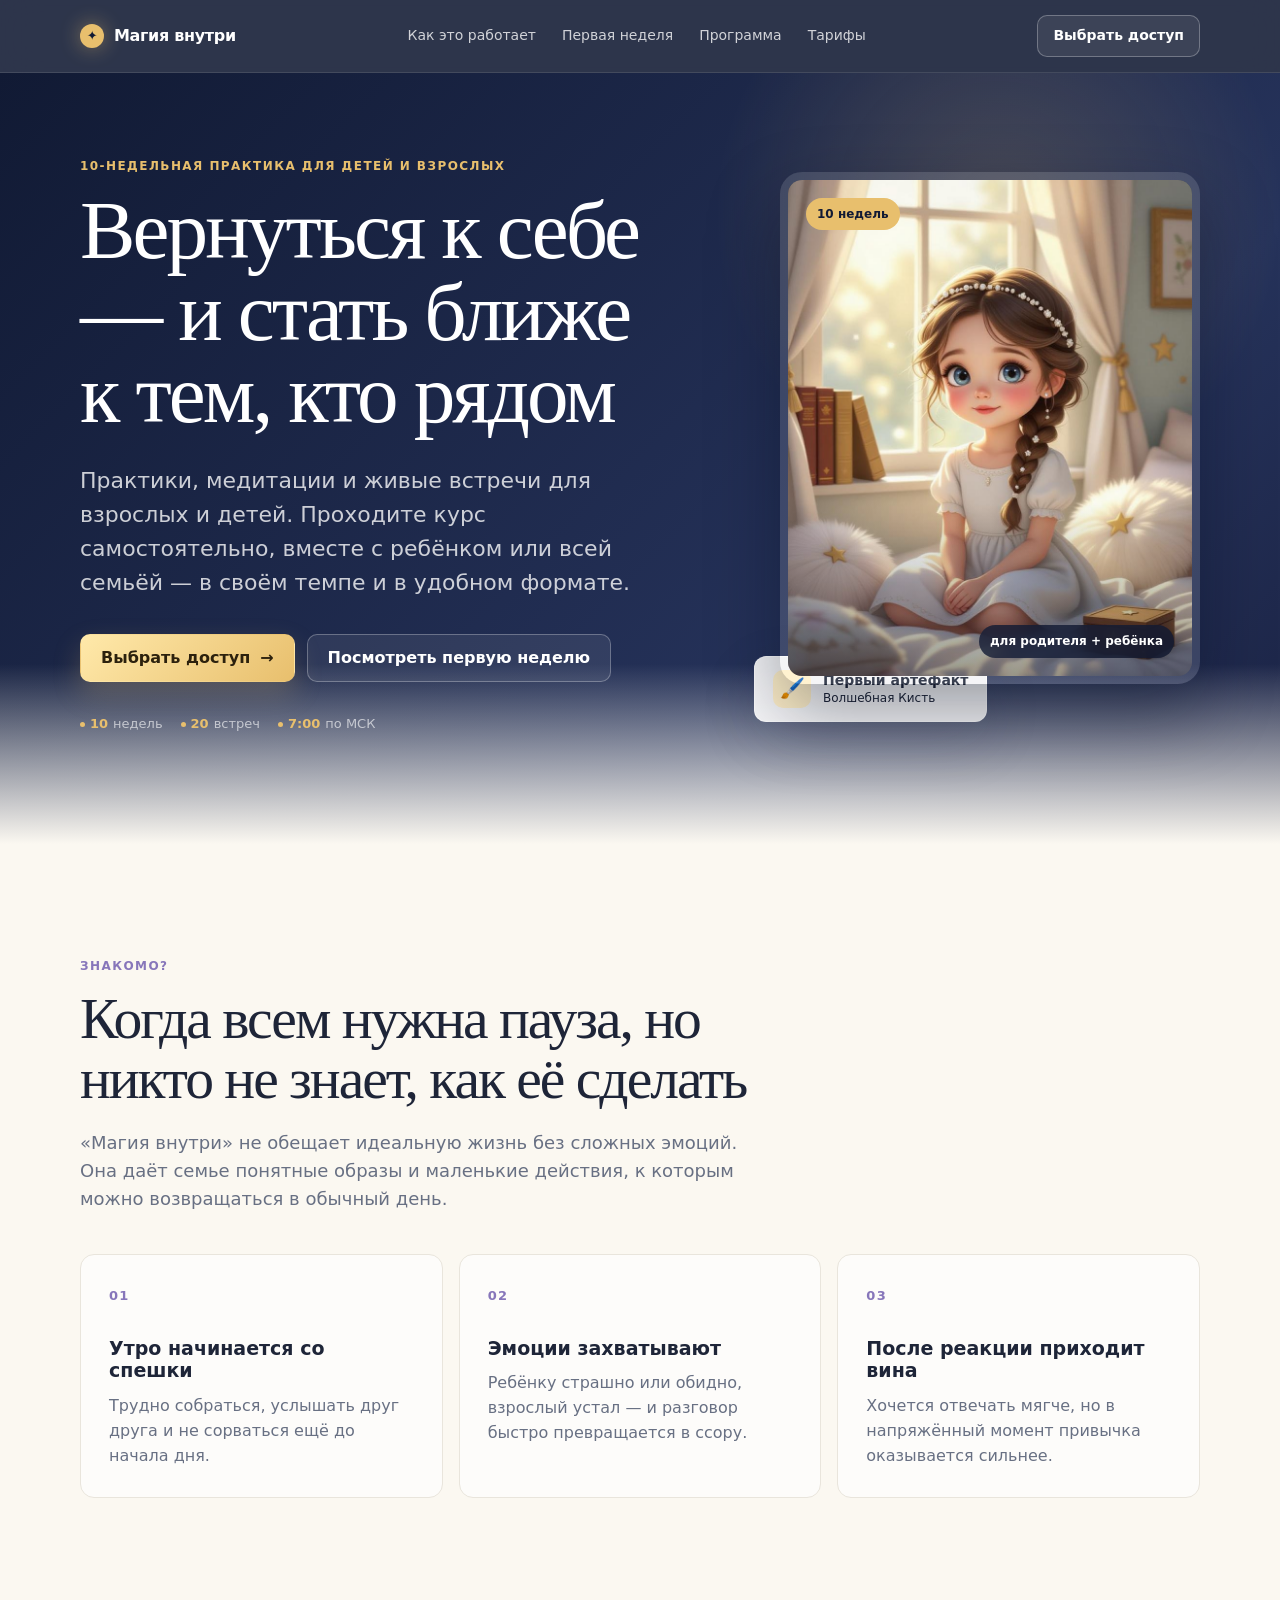
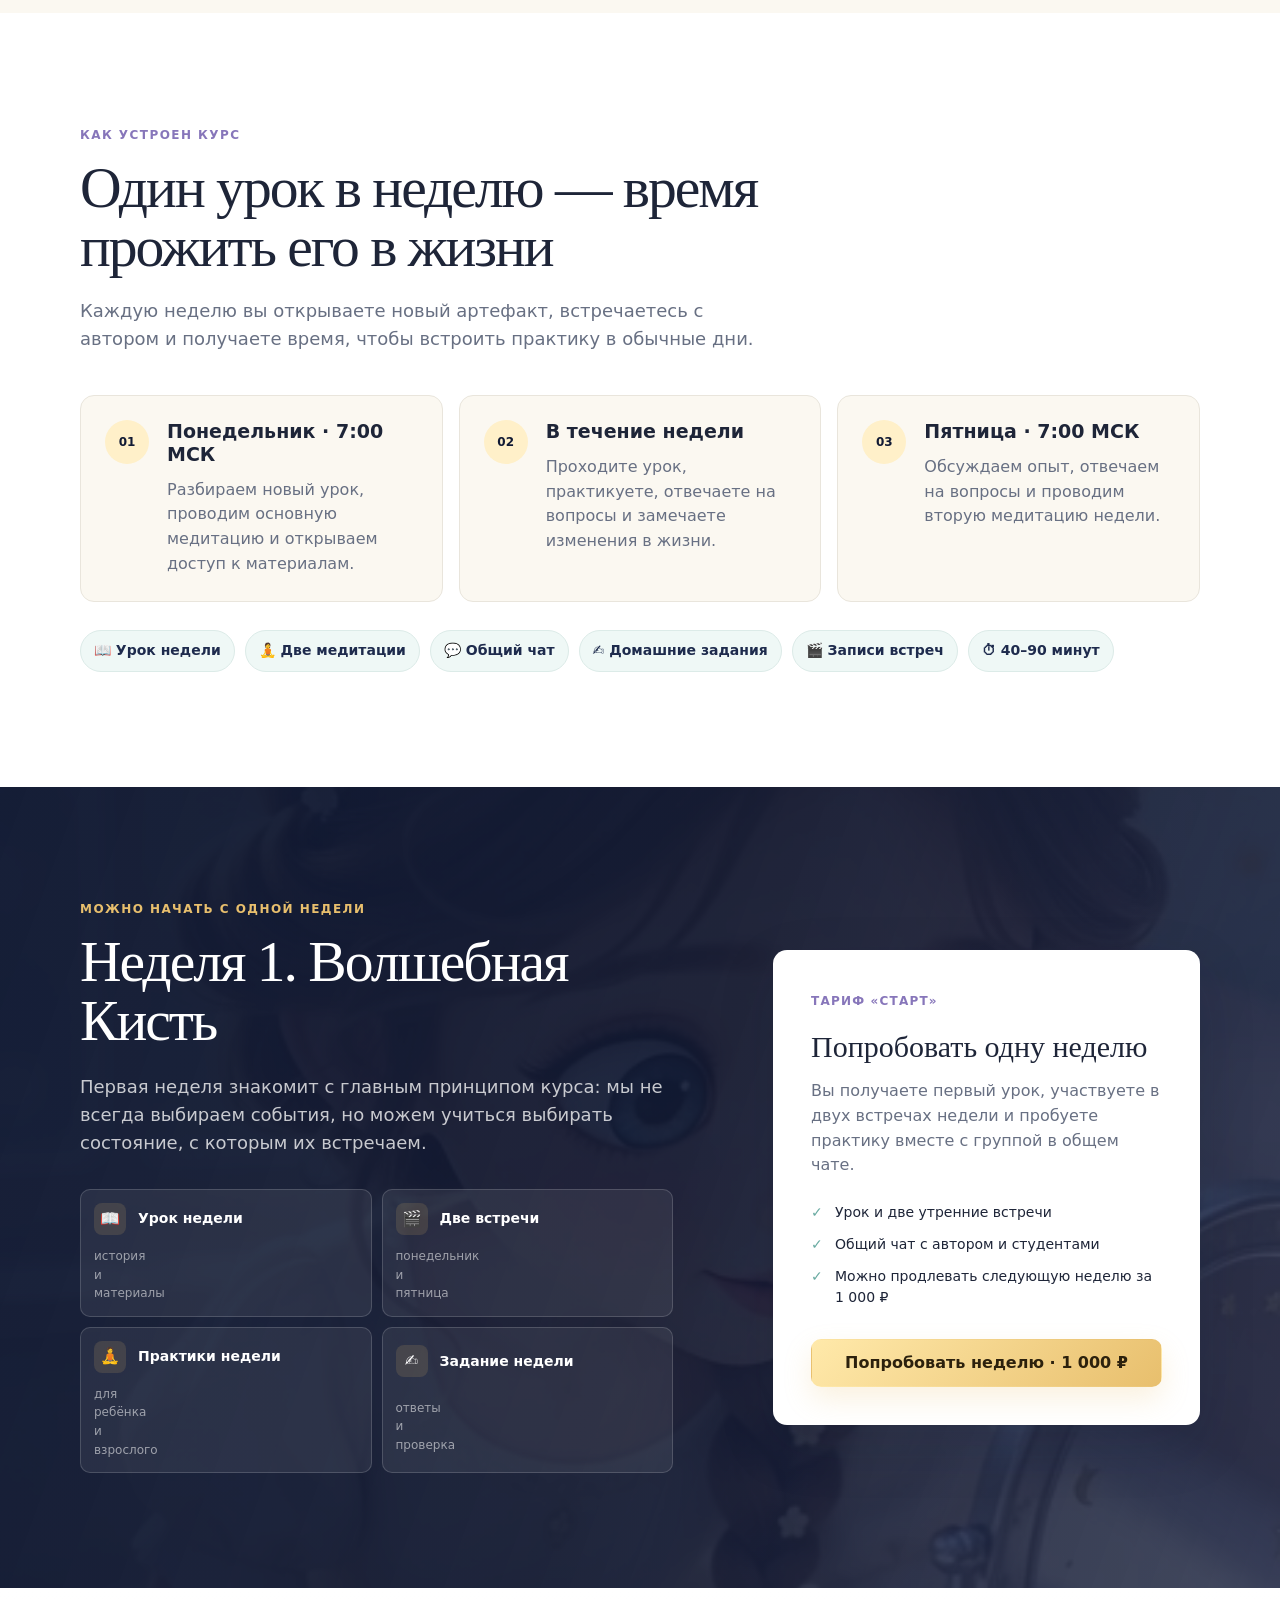
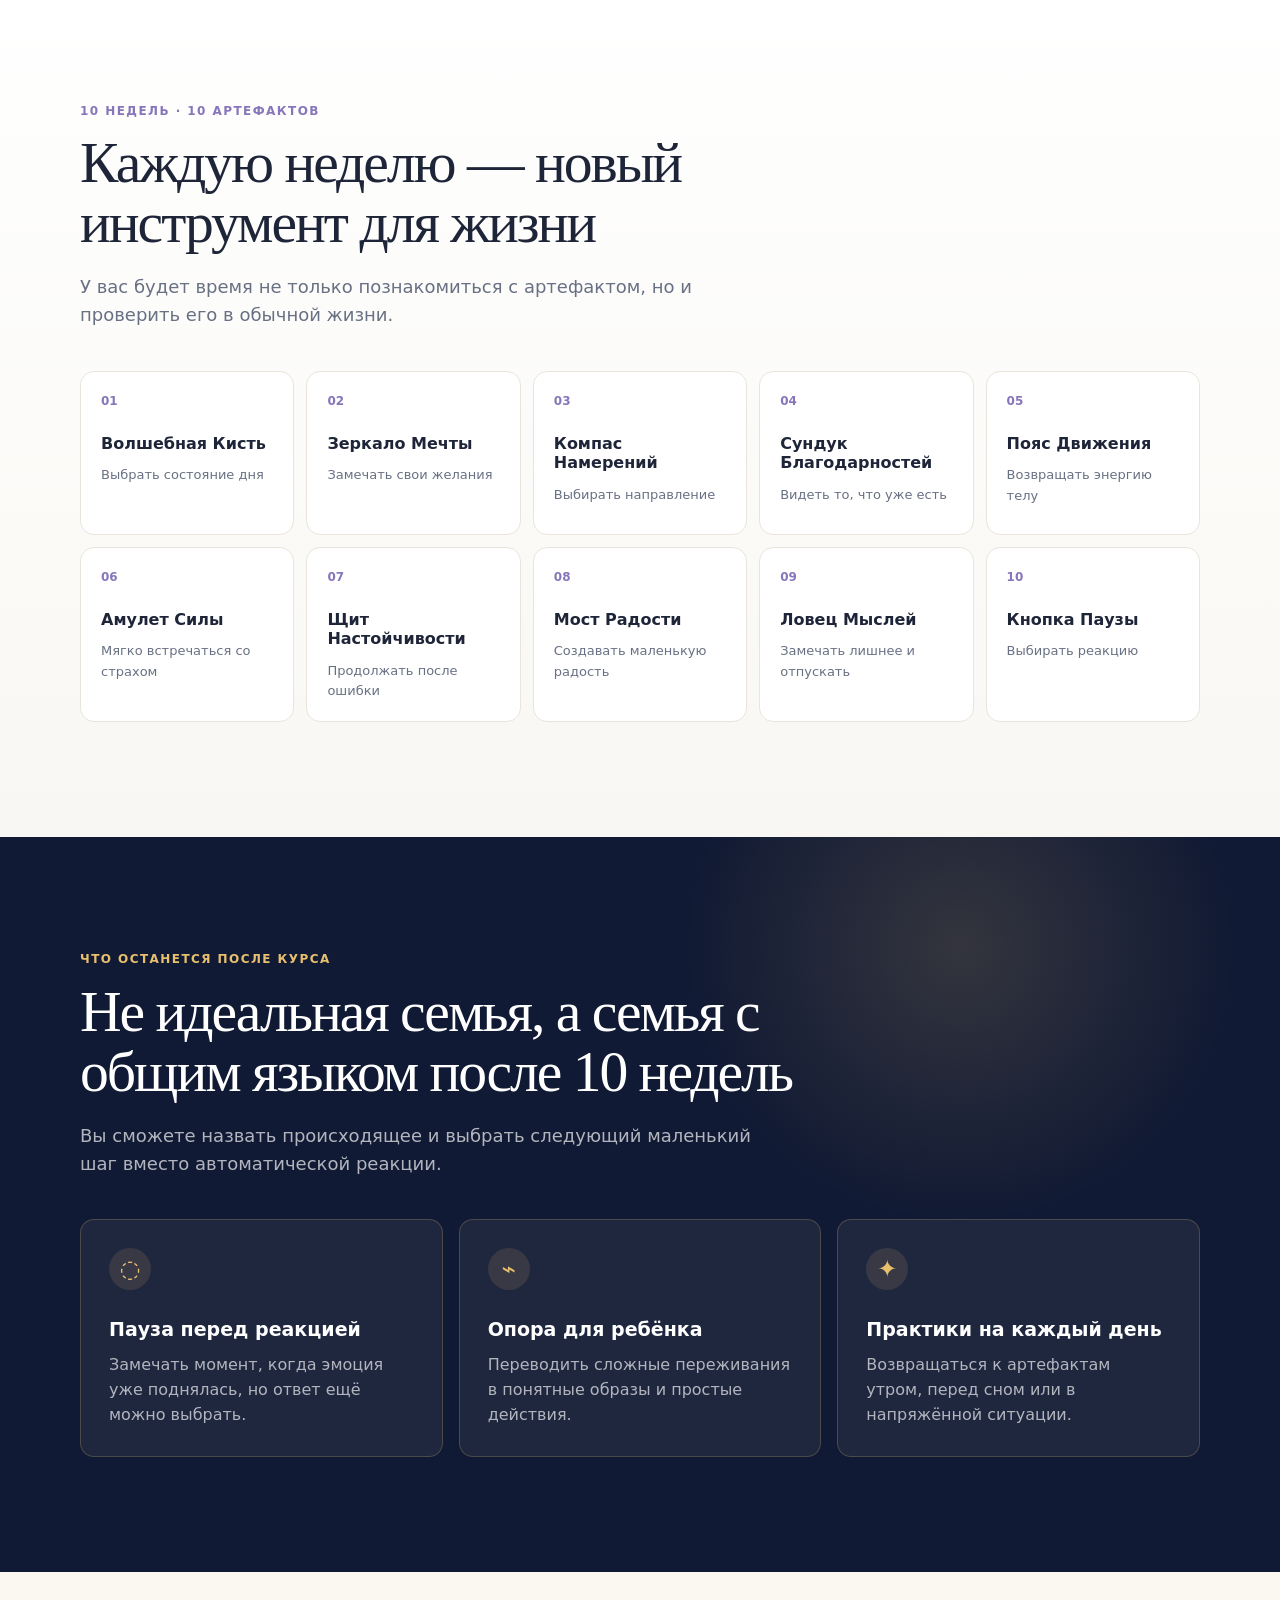
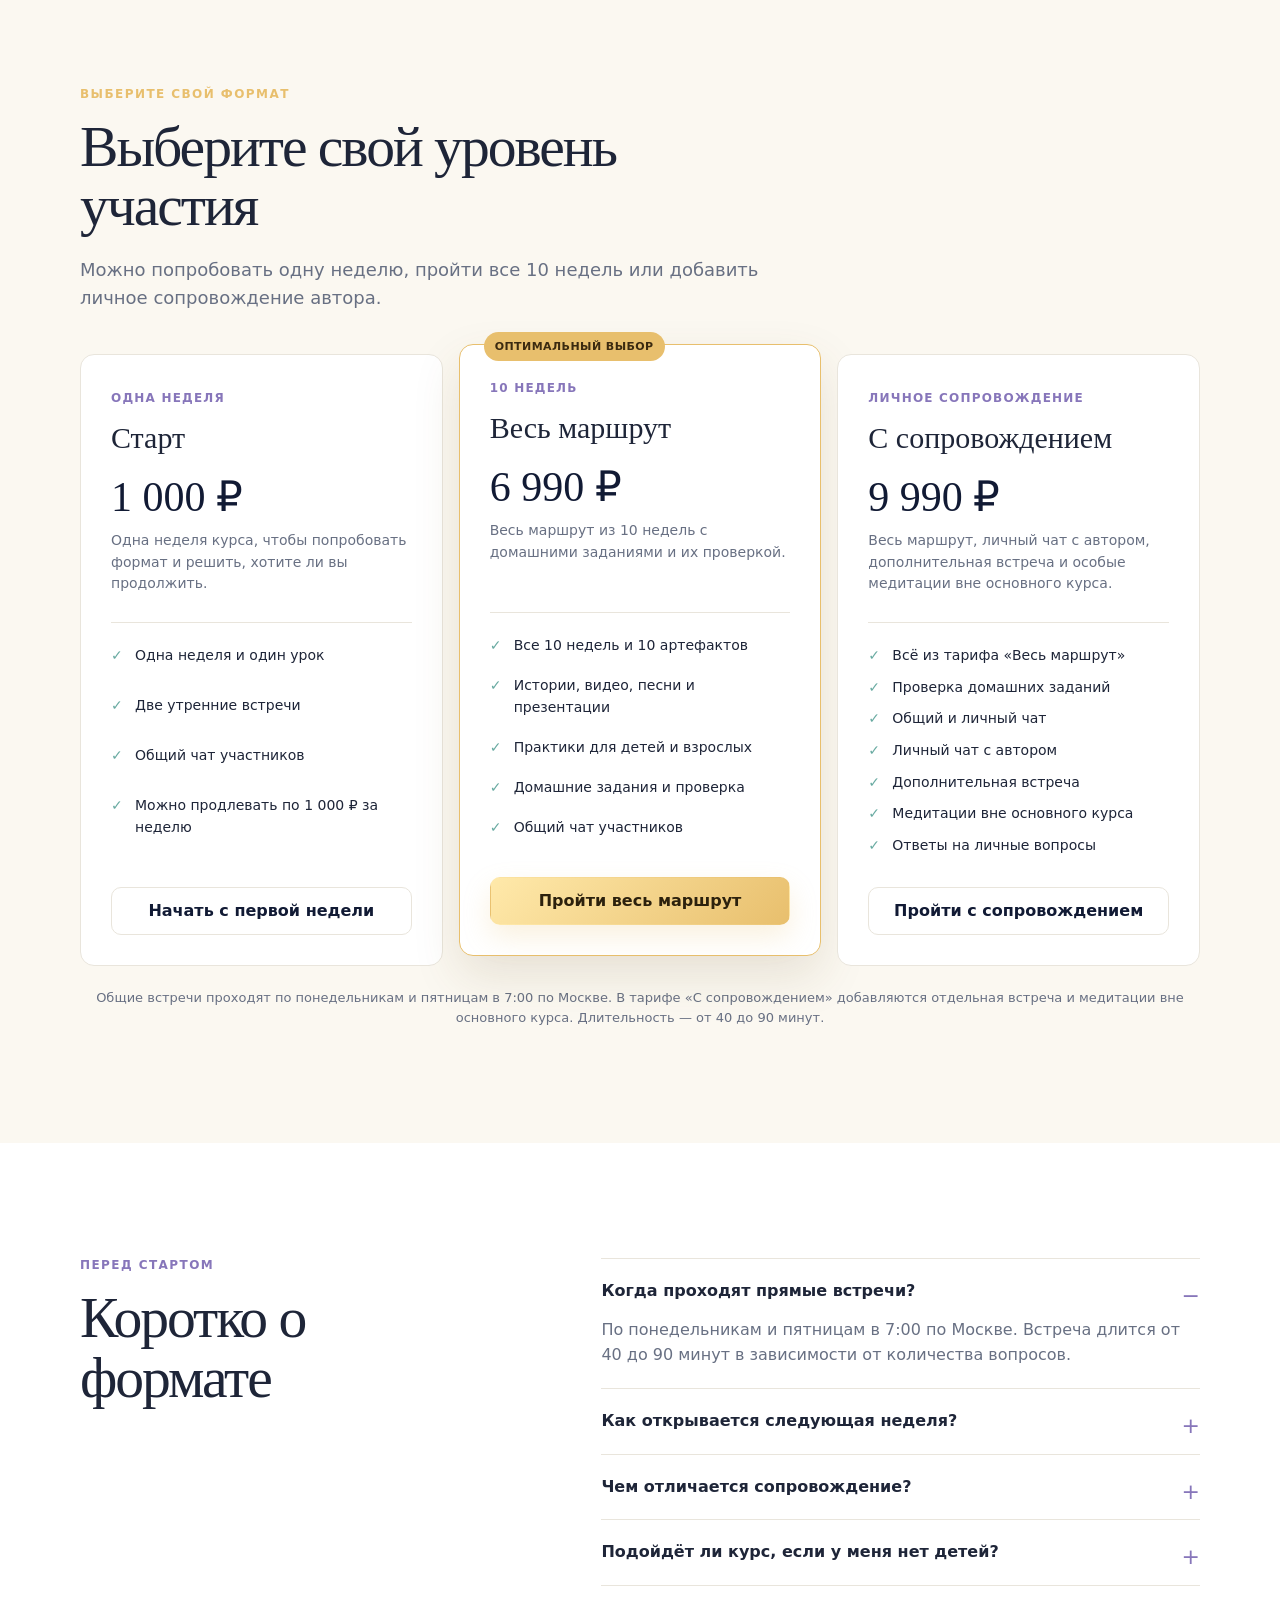
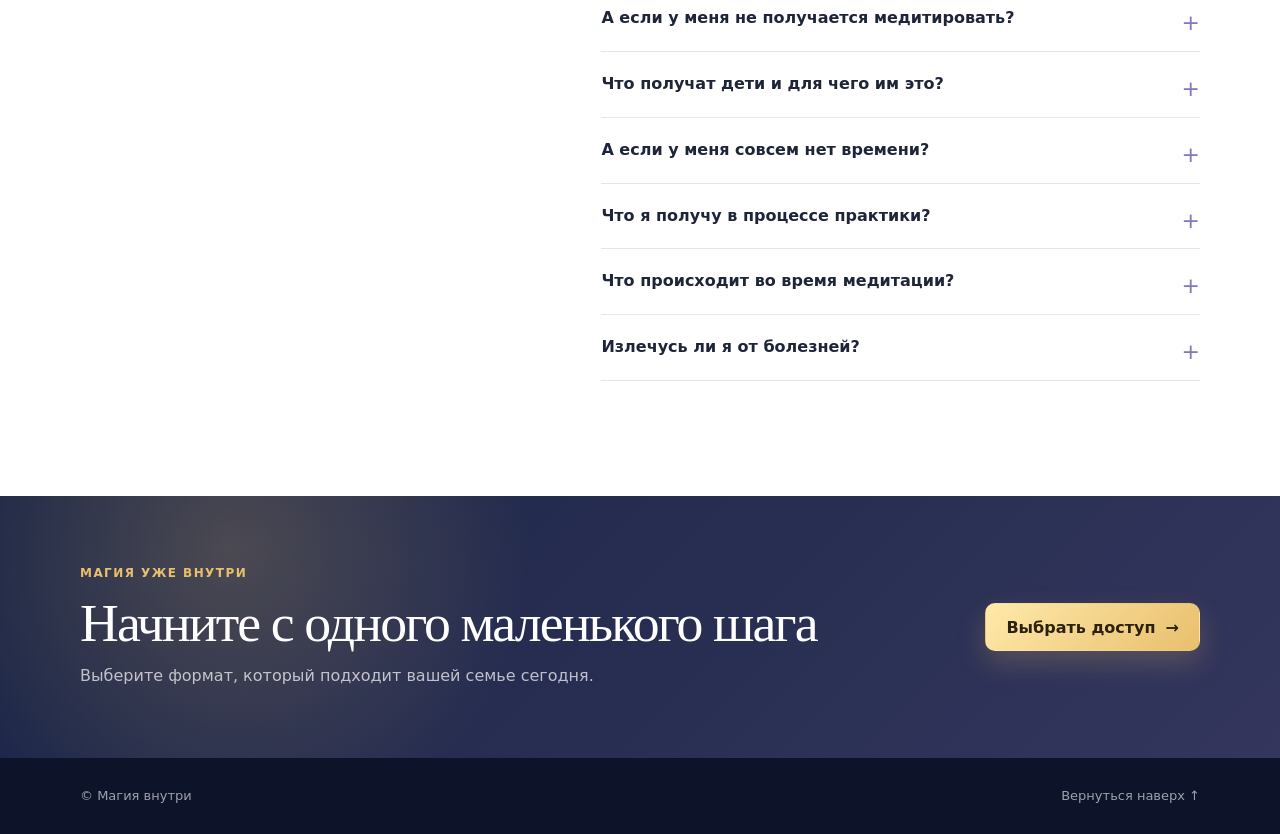
==== index.html @ 3f80c5a5 "Add files via upload" ====
<!doctype html>
<html lang="ru">
  <head>
    <meta charset="utf-8" />
    <meta name="viewport" content="width=device-width, initial-scale=1" />
    <title>Магия внутри — 10-недельная практика для детей и взрослых</title>
    <meta
      name="description"
      content="10-недельная практика для детей и взрослых: медитации, живые встречи и практики для самостоятельного прохождения, занятий с ребёнком или всей семьёй."
    />
    <link rel="stylesheet" href="styles-lend2.css" />
  </head>
  <body>
    <header class="site-header">
      <div class="container header-inner">
        <a class="brand" href="#top" aria-label="Магия внутри — на главную">
          <span class="brand-mark" aria-hidden="true">✦</span>
          <span>Магия внутри</span>
        </a>

        <nav class="nav" aria-label="Навигация по странице">
          <a href="#how">Как это работает</a>
          <a href="#day">Первая неделя</a>
          <a href="#program">Программа</a>
          <a href="#pricing">Тарифы</a>
        </nav>

        <a class="button button-small button-outline" href="payment.html">Выбрать доступ</a>
      </div>
    </header>

    <main id="top">
      <section class="hero">
        <div class="container hero-grid">
          <div class="hero-copy">
            <p class="eyebrow">10-недельная практика для детей и взрослых</p>
            <h1>Вернуться к себе — и стать ближе к тем, кто рядом</h1>
            <p class="hero-lead">
              Практики, медитации и живые встречи для взрослых и детей. Проходите курс
              самостоятельно, вместе с ребёнком или всей семьёй — в своём темпе и в удобном формате.
            </p>
            <div class="hero-actions">
              <a class="button button-primary" href="#pricing">Выбрать доступ <span aria-hidden="true">→</span></a>
              <a class="button button-ghost" href="#day">Посмотреть первую неделю</a>
            </div>
            <div class="hero-facts" aria-label="Коротко о курсе">
              <span><strong>10</strong> недель</span>
              <span><strong>20</strong> встреч</span>
              <span><strong>7:00</strong> по МСК</span>
            </div>
          </div>

          <div class="hero-visual">
            <div class="hero-image-wrap">
              <img src="assets/course/day1.jpg" alt="Элли — героиня сказочного курса" />
              <span class="image-badge image-badge-top">10 недель</span>
              <span class="image-badge image-badge-bottom">для родителя + ребёнка</span>
            </div>
            <div class="hero-note">
              <span class="note-icon" aria-hidden="true">🖌️</span>
              <span><strong>Первый артефакт</strong><br />Волшебная Кисть</span>
            </div>
          </div>
        </div>
      </section>

      <section class="section problem-section" aria-labelledby="problem-title">
        <div class="container">
          <div class="section-heading narrow">
            <p class="eyebrow eyebrow-dark">Знакомо?</p>
            <h2 id="problem-title">Когда всем нужна пауза, но никто не знает, как её сделать</h2>
            <p>
              «Магия внутри» не обещает идеальную жизнь без сложных эмоций. Она даёт семье
              понятные образы и маленькие действия, к которым можно возвращаться в обычный день.
            </p>
          </div>

          <div class="three-cards problem-cards">
            <article class="soft-card">
              <span class="card-number">01</span>
              <h3>Утро начинается со спешки</h3>
              <p>Трудно собраться, услышать друг друга и не сорваться ещё до начала дня.</p>
            </article>
            <article class="soft-card">
              <span class="card-number">02</span>
              <h3>Эмоции захватывают</h3>
              <p>Ребёнку страшно или обидно, взрослый устал — и разговор быстро превращается в ссору.</p>
            </article>
            <article class="soft-card">
              <span class="card-number">03</span>
              <h3>После реакции приходит вина</h3>
              <p>Хочется отвечать мягче, но в напряжённый момент привычка оказывается сильнее.</p>
            </article>
          </div>
        </div>
      </section>

      <section id="how" class="section how-section" aria-labelledby="how-title">
        <div class="container">
          <div class="section-heading">
            <p class="eyebrow eyebrow-dark">Как устроен курс</p>
            <h2 id="how-title">Один урок в неделю — время прожить его в жизни</h2>
            <p>Каждую неделю вы открываете новый артефакт, встречаетесь с автором и получаете время, чтобы встроить практику в обычные дни.</p>
          </div>

          <div class="steps">
            <article class="step">
              <div class="step-icon">01</div>
              <div>
                <h3>Понедельник · 7:00 МСК</h3>
                <p>Разбираем новый урок, проводим основную медитацию и открываем доступ к материалам.</p>
              </div>
            </article>
            <article class="step">
              <div class="step-icon">02</div>
              <div>
                <h3>В течение недели</h3>
                <p>Проходите урок, практикуете, отвечаете на вопросы и замечаете изменения в жизни.</p>
              </div>
            </article>
            <article class="step">
              <div class="step-icon">03</div>
              <div>
                <h3>Пятница · 7:00 МСК</h3>
                <p>Обсуждаем опыт, отвечаем на вопросы и проводим вторую медитацию недели.</p>
              </div>
            </article>
          </div>

          <div class="format-row" aria-label="Форматы внутри курса">
            <span>📖 Урок недели</span>
            <span>🧘 Две медитации</span>
            <span>💬 Общий чат</span>
            <span>✍️ Домашние задания</span>
            <span>🎬 Записи встреч</span>
            <span>⏱ 40–90 минут</span>
          </div>
        </div>
      </section>

      <section id="day" class="section day-section" aria-labelledby="day-title">
        <div class="container day-grid">
          <div class="day-copy">
            <p class="eyebrow">Можно начать с одной недели</p>
            <h2 id="day-title">Неделя 1. Волшебная Кисть</h2>
            <p class="lead">
              Первая неделя знакомит с главным принципом курса: мы не всегда выбираем события,
              но можем учиться выбирать состояние, с которым их встречаем.
            </p>

            <div class="day-list">
              <div><span>📖</span><strong>Урок недели</strong><small>история и материалы</small></div>
              <div><span>🎬</span><strong>Две встречи</strong><small>понедельник и пятница</small></div>
              <div><span>🧘</span><strong>Практики недели</strong><small>для ребёнка и взрослого</small></div>
              <div><span>✍️</span><strong>Задание недели</strong><small>ответы и проверка</small></div>
            </div>
          </div>

          <aside class="preview-card">
            <span class="preview-label">Тариф «Старт»</span>
            <h3>Попробовать одну неделю</h3>
            <p>
              Вы получаете первый урок, участвуете в двух встречах недели и пробуете практику
              вместе с группой в общем чате.
            </p>
            <ul class="check-list">
              <li>Урок и две утренние встречи</li>
              <li>Общий чат с автором и студентами</li>
              <li>Можно продлевать следующую неделю за 1 000 ₽</li>
            </ul>
            <a class="button button-primary button-wide" href="payment.html#day1">Попробовать неделю · 1 000 ₽</a>
          </aside>
        </div>
      </section>

      <section id="program" class="section program-section" aria-labelledby="program-title">
        <div class="container">
          <div class="section-heading">
            <p class="eyebrow eyebrow-dark">10 недель · 10 артефактов</p>
            <h2 id="program-title">Каждую неделю — новый инструмент для жизни</h2>
            <p>У вас будет время не только познакомиться с артефактом, но и проверить его в обычной жизни.</p>
          </div>

          <div class="program-grid">
            <article><span>01</span><h3>Волшебная Кисть</h3><p>Выбрать состояние дня</p></article>
            <article><span>02</span><h3>Зеркало Мечты</h3><p>Замечать свои желания</p></article>
            <article><span>03</span><h3>Компас Намерений</h3><p>Выбирать направление</p></article>
            <article><span>04</span><h3>Сундук Благодарностей</h3><p>Видеть то, что уже есть</p></article>
            <article><span>05</span><h3>Пояс Движения</h3><p>Возвращать энергию телу</p></article>
            <article><span>06</span><h3>Амулет Силы</h3><p>Мягко встречаться со страхом</p></article>
            <article><span>07</span><h3>Щит Настойчивости</h3><p>Продолжать после ошибки</p></article>
            <article><span>08</span><h3>Мост Радости</h3><p>Создавать маленькую радость</p></article>
            <article><span>09</span><h3>Ловец Мыслей</h3><p>Замечать лишнее и отпускать</p></article>
            <article><span>10</span><h3>Кнопка Паузы</h3><p>Выбирать реакцию</p></article>
          </div>
        </div>
      </section>

      <section class="section results-section" aria-labelledby="results-title">
        <div class="container">
          <div class="section-heading light-heading">
            <p class="eyebrow">Что останется после курса</p>
            <h2 id="results-title">Не идеальная семья, а семья с общим языком после 10 недель</h2>
            <p>Вы сможете назвать происходящее и выбрать следующий маленький шаг вместо автоматической реакции.</p>
          </div>

          <div class="three-cards result-cards">
            <article>
              <span class="result-icon">◌</span>
              <h3>Пауза перед реакцией</h3>
              <p>Замечать момент, когда эмоция уже поднялась, но ответ ещё можно выбрать.</p>
            </article>
            <article>
              <span class="result-icon">⌁</span>
              <h3>Опора для ребёнка</h3>
              <p>Переводить сложные переживания в понятные образы и простые действия.</p>
            </article>
            <article>
              <span class="result-icon">✦</span>
              <h3>Практики на каждый день</h3>
              <p>Возвращаться к артефактам утром, перед сном или в напряжённой ситуации.</p>
            </article>
          </div>
        </div>
      </section>

      <section id="pricing" class="section pricing-section" aria-labelledby="pricing-title">
        <div class="container">
          <div class="section-heading pricing-heading">
            <p class="eyebrow">Выберите свой формат</p>
            <h2 id="pricing-title">Выберите свой уровень участия</h2>
            <p>Можно попробовать одну неделю, пройти все 10 недель или добавить личное сопровождение автора.</p>
          </div>

          <div class="pricing-grid">
            <article class="price-card">
              <div class="price-card-top">
                <span class="price-kicker">Одна неделя</span>
                <h3>Старт</h3>
                <p class="price">1 000 ₽</p>
                <p class="price-description">Одна неделя курса, чтобы попробовать формат и решить, хотите ли вы продолжить.</p>
              </div>
              <ul class="feature-list">
                <li>Одна неделя и один урок</li>
                <li>Две утренние встречи</li>
                <li>Общий чат участников</li>
                <li>Можно продлевать по 1 000 ₽ за неделю</li>
              </ul>
              <a class="button button-secondary button-wide" href="payment.html#day1">Начать с первой недели</a>
            </article>

            <article class="price-card price-card-featured">
              <span class="popular-badge">Оптимальный выбор</span>
              <div class="price-card-top">
                <span class="price-kicker">10 недель</span>
                <h3>Весь маршрут</h3>
                <p class="price">6 990 ₽</p>
                <p class="price-description">Весь маршрут из 10 недель с домашними заданиями и их проверкой.</p>
              </div>
              <ul class="feature-list">
                <li>Все 10 недель и 10 артефактов</li>
                <li>Истории, видео, песни и презентации</li>
                <li>Практики для детей и взрослых</li>
                <li>Домашние задания и проверка</li>
                <li>Общий чат участников</li>
              </ul>
              <a class="button button-primary button-wide" href="payment.html#full">Пройти весь маршрут</a>
            </article>

            <article class="price-card">
              <div class="price-card-top">
                <span class="price-kicker">Личное сопровождение</span>
                <h3>С сопровождением</h3>
                <p class="price">9 990 ₽</p>
                <p class="price-description">Весь маршрут, личный чат с автором, дополнительная встреча и особые медитации вне основного курса.</p>
              </div>
              <ul class="feature-list">
                <li>Всё из тарифа «Весь маршрут»</li>
                <li>Проверка домашних заданий</li>
                <li>Общий и личный чат</li>
                <li>Личный чат с автором</li>
                <li>Дополнительная встреча</li>
                <li>Медитации вне основного курса</li>
                <li>Ответы на личные вопросы</li>
              </ul>
              <a class="button button-secondary button-wide" href="payment.html#support">Пройти с сопровождением</a>
            </article>
          </div>
          <p class="pricing-note">Общие встречи проходят по понедельникам и пятницам в 7:00 по Москве. В тарифе «С сопровождением» добавляются отдельная встреча и медитации вне основного курса. Длительность — от 40 до 90 минут.</p>
        </div>
      </section>

      <section class="section faq-section" aria-labelledby="faq-title">
        <div class="container faq-grid">
          <div class="section-heading narrow">
            <p class="eyebrow eyebrow-dark">Перед стартом</p>
            <h2 id="faq-title">Коротко о формате</h2>
          </div>
          <div class="faq-list">
            <details open>
              <summary>Когда проходят прямые встречи?</summary>
              <p>По понедельникам и пятницам в 7:00 по Москве. Встреча длится от 40 до 90 минут в зависимости от количества вопросов.</p>
            </details>
            <details>
              <summary>Как открывается следующая неделя?</summary>
              <p>Следующий урок открывается после выполнения заданий текущего урока. Обычно новый материал становится доступен к воскресенью, если ответы отправлены вовремя.</p>
            </details>
            <details>
              <summary>Чем отличается сопровождение?</summary>
              <p>На всех тарифах есть общий чат. В тарифе «С сопровождением» можно задавать вопросы автору лично, приходить на дополнительную встречу и получать дополнительные медитации, которых нет в основном курсе.</p>
            </details>
            <details>
              <summary>Подойдёт ли курс, если у меня нет детей?</summary>
              <p>Да. Взрослые практики можно проходить самостоятельно, а материалы для детей использовать только по желанию. Курс помогает замечать своё состояние, возвращать внимание и спокойнее реагировать в повседневной жизни.</p>
            </details>
            <details>
              <summary>А если у меня не получается медитировать?</summary>
              <p>Это нормально: цель практики не в том, чтобы полностью остановить мысли. Начните с 3–5 минут, мягко возвращая внимание к дыханию, телу или голосу ведущего. Важно не заставлять себя: если практика вызывает сильный дискомфорт, её стоит остановить и обсудить состояние со специалистом.</p>
            </details>
            <details>
              <summary>Что получат дети и для чего им это?</summary>
              <p>Дети учатся замечать эмоции, называть своё состояние, переключать внимание и успокаиваться перед реакцией. Это может поддерживать внимание, эмоциональную осознанность и саморегуляцию. Курс не обещает сделать ребёнка гением или полностью защитить его от внешнего влияния — детям по-прежнему нужны забота, границы и поддержка взрослых.</p>
            </details>
            <details>
              <summary>А если у меня совсем нет времени?</summary>
              <p>Начните с короткой версии на 5–10 минут. Важнее регулярность и возвращение к практике, чем идеальная длительность. Даже одна осознанная пауза, несколько спокойных вдохов или короткое наблюдение за телом — уже шаг к интеграции навыка.</p>
            </details>
            <details>
              <summary>Что я получу в процессе практики?</summary>
              <p>Не обещание мгновенной перемены, а понятные навыки: замечать напряжение раньше, делать паузу перед привычной реакцией, лучше чувствовать тело и разговаривать с близкими о состоянии. Результат у каждого проявляется по-разному и зависит от регулярности практики.</p>
            </details>
            <details>
              <summary>Что происходит во время медитации?</summary>
              <p>Во время практики меняются внимание, дыхание, ощущения тела и у некоторых людей — показатели мозговой активности. В подходе Джо Диспензы это часто описывается как переход от активного бета-ритма к альфа-, тета- и дельта-ритмам. Исследования ЭЭГ также находят изменения альфа- и тета-активности у части медитирующих, но картина зависит от практики и человека. Для курса важнее сам опыт: больше тишины, ясности, присутствия и внутренней целостности.</p>
            </details>
            <details>
              <summary>Излечусь ли я от болезней?</summary>
              <p>Медитация не даёт одинакового результата каждому. Люди могут замечать изменения в самочувствии, сне, уровне напряжения и отношении к себе; иногда практика переживается как глубокое восстановление и возвращение внутренней целостности. Мы не обещаем заранее заданный результат — предлагаем наблюдать за собой и отмечать изменения в процессе.</p>
            </details>
          </div>
        </div>
      </section>

      <section class="final-cta" aria-labelledby="final-title">
        <div class="container final-cta-inner">
          <div>
            <p class="eyebrow">Магия уже внутри</p>
            <h2 id="final-title">Начните с одного маленького шага</h2>
            <p>Выберите формат, который подходит вашей семье сегодня.</p>
          </div>
          <a class="button button-primary" href="#pricing">Выбрать доступ <span aria-hidden="true">→</span></a>
        </div>
      </section>
    </main>

    <footer class="site-footer">
      <div class="container footer-inner">
        <span>© Магия внутри</span>
        <a href="#top">Вернуться наверх ↑</a>
      </div>
    </footer>
  </body>
</html>
---- styles-lend2.css ----
:root {
  --ink: #1e2538;
  --muted: #687083;
  --navy: #111a34;
  --navy-soft: #1e2b4d;
  --cream: #fbf8f1;
  --paper: #ffffff;
  --line: #e9e5dc;
  --gold: #e8bf6d;
  --gold-soft: #fff0c9;
  --lilac: #8776ba;
  --teal: #68aaa1;
  --shadow: 0 20px 60px rgba(20, 27, 51, 0.12);
  --radius: 14px;
}

* { box-sizing: border-box; }
html { scroll-behavior: smooth; }
body {
  margin: 0;
  color: var(--ink);
  background: var(--cream);
  font-family: Inter, ui-sans-serif, system-ui, -apple-system, BlinkMacSystemFont, "Segoe UI", sans-serif;
  font-size: 16px;
  line-height: 1.55;
  overflow-x: hidden;
}
img { display: block; max-width: 100%; }
a { color: inherit; text-decoration: none; }
a:focus-visible, summary:focus-visible { outline: 3px solid rgba(104, 170, 161, .65); outline-offset: 4px; }

.container { width: min(1120px, calc(100% - 48px)); margin: 0 auto; }

.site-header {
  position: sticky;
  top: 0;
  z-index: 10;
  color: white;
  background: rgba(17, 26, 52, .88);
  border-bottom: 1px solid rgba(255, 255, 255, .1);
  backdrop-filter: blur(18px);
}
.header-inner {
  min-height: 72px;
  display: flex;
  align-items: center;
  justify-content: space-between;
  gap: 28px;
}
.brand { display: inline-flex; align-items: center; gap: 10px; font-weight: 800; letter-spacing: -.02em; white-space: nowrap; }
.brand-mark {
  display: grid;
  place-items: center;
  width: 24px;
  height: 24px;
  color: var(--navy);
  font-size: 13px;
  border-radius: 50%;
  background: var(--gold);
  box-shadow: 0 0 20px rgba(232, 191, 109, .45);
}
.nav { display: flex; align-items: center; gap: 26px; color: rgba(255, 255, 255, .78); font-size: 14px; }
.nav a { transition: color 180ms ease; }
.nav a:hover { color: white; }

.button {
  min-height: 48px;
  display: inline-flex;
  align-items: center;
  justify-content: center;
  gap: 10px;
  padding: 13px 20px;
  border: 1px solid transparent;
  border-radius: 10px;
  font-weight: 800;
  line-height: 1.1;
  transition: transform 180ms ease, box-shadow 180ms ease, background 180ms ease, border-color 180ms ease;
}
.button:hover { transform: translateY(-2px); }
.button-small { min-height: 42px; padding: 10px 15px; font-size: 14px; }
.button-wide { width: 100%; }
.button-primary { color: #2c210d; background: linear-gradient(135deg, #ffe9aa, var(--gold)); box-shadow: 0 12px 28px rgba(232, 191, 109, .22); }
.button-primary:hover { box-shadow: 0 16px 34px rgba(232, 191, 109, .32); }
.button-secondary { color: var(--navy); background: white; border-color: var(--line); }
.button-secondary:hover { border-color: var(--gold); }
.button-outline { color: white; border-color: rgba(255, 255, 255, .28); background: rgba(255, 255, 255, .07); }
.button-ghost { color: white; border-color: rgba(255, 255, 255, .28); background: rgba(255, 255, 255, .08); }

.eyebrow {
  margin: 0 0 14px;
  color: var(--gold);
  font-size: 12px;
  font-weight: 900;
  letter-spacing: .12em;
  line-height: 1.3;
  text-transform: uppercase;
}
.eyebrow-dark { color: var(--lilac); }
h1, h2, h3, p { overflow-wrap: anywhere; }
h1, h2 { margin: 0; font-family: Georgia, "Times New Roman", serif; font-weight: 500; letter-spacing: -.035em; }
h1 { max-width: 720px; color: white; font-size: clamp(48px, 6.5vw, 86px); line-height: .99; }
h2 { max-width: 780px; color: var(--ink); font-size: clamp(36px, 4.5vw, 62px); line-height: 1.04; }
h3 { margin: 0; font-size: 19px; line-height: 1.2; }
p { margin: 0; }

.hero {
  position: relative;
  color: white;
  overflow: hidden;
  background: radial-gradient(circle at 78% 18%, rgba(232, 191, 109, .2), transparent 24%), linear-gradient(135deg, var(--navy), #26335b 70%, #1b2344);
}
.hero::after {
  position: absolute;
  inset: auto 0 0;
  height: 180px;
  content: "";
  background: linear-gradient(transparent, var(--cream));
  pointer-events: none;
}
.hero-grid {
  min-height: 700px;
  display: grid;
  grid-template-columns: minmax(0, 1.05fr) minmax(360px, .75fr);
  align-items: center;
  gap: clamp(48px, 8vw, 110px);
  padding-top: 86px;
  padding-bottom: 110px;
}
.hero-copy, .hero-visual { position: relative; z-index: 1; }
.hero-lead { max-width: 620px; margin-top: 28px; color: rgba(255, 255, 255, .78); font-size: clamp(18px, 2vw, 22px); }
.hero-actions { display: flex; flex-wrap: wrap; gap: 12px; margin-top: 34px; }
.hero-facts { display: flex; flex-wrap: wrap; gap: 10px 18px; margin-top: 32px; color: rgba(255, 255, 255, .62); font-size: 13px; }
.hero-facts span { display: inline-flex; align-items: center; gap: 5px; }
.hero-facts span::before { width: 5px; height: 5px; content: ""; border-radius: 50%; background: var(--gold); }
.hero-facts strong { color: var(--gold); }
.hero-visual { max-width: 420px; justify-self: end; }
.hero-image-wrap { position: relative; overflow: hidden; aspect-ratio: .82; border: 8px solid rgba(255, 255, 255, .12); border-radius: 22px; box-shadow: 0 30px 70px rgba(4, 8, 24, .36); }
.hero-image-wrap::after { position: absolute; inset: 0; content: ""; background: linear-gradient(180deg, transparent 65%, rgba(10, 16, 37, .4)); pointer-events: none; }
.hero-image-wrap img { width: 100%; height: 100%; object-fit: cover; }
.image-badge { position: absolute; z-index: 1; display: inline-flex; align-items: center; min-height: 32px; padding: 7px 11px; color: var(--navy); border-radius: 999px; background: var(--gold); font-size: 12px; font-weight: 900; }
.image-badge-top { top: 18px; left: 18px; }
.image-badge-bottom { right: 18px; bottom: 18px; color: white; background: rgba(17, 26, 52, .78); backdrop-filter: blur(8px); }
.hero-note { display: flex; align-items: center; gap: 12px; width: max-content; max-width: calc(100% - 32px); margin: -28px 0 0 -26px; padding: 13px 18px; color: var(--ink); border: 1px solid rgba(255, 255, 255, .7); border-radius: 12px; background: rgba(255, 255, 255, .94); box-shadow: var(--shadow); }
.note-icon { display: grid; place-items: center; width: 38px; height: 38px; border-radius: 10px; background: var(--gold-soft); font-size: 20px; }
.hero-note strong { font-size: 14px; }
.hero-note span:last-child { font-size: 12px; line-height: 1.35; }

.section { padding: clamp(72px, 9vw, 120px) 0; }
.section-heading { max-width: 780px; margin-bottom: 42px; }
.section-heading.narrow { max-width: 720px; }
.section-heading > p:last-child { max-width: 680px; margin-top: 20px; color: var(--muted); font-size: 18px; }
.three-cards { display: grid; grid-template-columns: repeat(3, 1fr); gap: 16px; }
.soft-card { min-height: 220px; padding: 28px; border: 1px solid var(--line); border-radius: var(--radius); background: rgba(255, 255, 255, .64); }
.soft-card p, .step p, .program-grid p, .result-cards p, .price-description { margin-top: 12px; color: var(--muted); }
.card-number { display: inline-block; margin-bottom: 30px; color: var(--lilac); font-size: 13px; font-weight: 900; letter-spacing: .1em; }
.problem-section { background: var(--cream); }
.how-section, .program-section, .faq-section { background: white; }

.steps { display: grid; grid-template-columns: repeat(3, 1fr); gap: 16px; }
.step { display: flex; gap: 18px; min-height: 170px; padding: 24px; border: 1px solid var(--line); border-radius: var(--radius); background: var(--cream); }
.step-icon { flex: 0 0 auto; display: grid; place-items: center; width: 44px; height: 44px; color: var(--navy); border-radius: 50%; background: var(--gold-soft); font-size: 12px; font-weight: 900; }
.format-row { display: flex; flex-wrap: wrap; gap: 10px; margin-top: 28px; }
.format-row span { padding: 9px 13px; color: var(--navy-soft); border: 1px solid #dcebe8; border-radius: 999px; background: #eff8f6; font-size: 14px; font-weight: 700; }

.day-section {
  color: white;
  background: linear-gradient(110deg, rgba(17, 26, 52, .98) 0%, rgba(17, 26, 52, .92) 52%, rgba(31, 43, 77, .82)), url("assets/course/day2.jpg") center / cover;
}
.day-grid { display: grid; grid-template-columns: minmax(0, 1fr) minmax(320px, .72fr); align-items: center; gap: clamp(42px, 8vw, 100px); }
.day-copy h2 { color: white; }
.lead { max-width: 620px; margin-top: 22px; color: rgba(255, 255, 255, .76); font-size: 18px; }
.day-list { display: grid; grid-template-columns: repeat(2, minmax(0, 1fr)); gap: 10px; margin-top: 32px; }
.day-list > div { display: grid; grid-template-columns: 34px 1fr; gap: 10px; align-items: center; padding: 13px; border: 1px solid rgba(255, 255, 255, .16); border-radius: 10px; background: rgba(255, 255, 255, .07); }
.day-list span { display: grid; place-items: center; width: 32px; height: 32px; border-radius: 8px; background: rgba(232, 191, 109, .14); }
.day-list strong, .day-list small { display: block; }
.day-list strong { font-size: 14px; }
.day-list small { margin-top: 2px; color: rgba(255, 255, 255, .55); font-size: 12px; }
.preview-card { padding: clamp(26px, 4vw, 38px); color: var(--ink); border-radius: var(--radius); background: white; box-shadow: var(--shadow); }
.preview-label, .price-kicker { color: var(--lilac); font-size: 12px; font-weight: 900; letter-spacing: .1em; text-transform: uppercase; }
.preview-card h3 { margin-top: 16px; font-family: Georgia, "Times New Roman", serif; font-size: 30px; font-weight: 500; }
.preview-card > p { margin-top: 14px; color: var(--muted); }
.check-list, .feature-list { display: grid; gap: 10px; margin: 24px 0 30px; padding: 0; list-style: none; }
.check-list li, .feature-list li { position: relative; padding-left: 24px; font-size: 14px; }
.check-list li::before, .feature-list li::before { position: absolute; top: 0; left: 0; content: "✓"; color: var(--teal); font-weight: 900; }

.program-section { background: linear-gradient(180deg, #fff, #f8f7f3); }
.program-grid { display: grid; grid-template-columns: repeat(5, 1fr); gap: 12px; }
.program-grid article { min-height: 164px; padding: 20px; border: 1px solid var(--line); border-radius: var(--radius); background: white; transition: transform 180ms ease, border-color 180ms ease, box-shadow 180ms ease; }
.program-grid article:hover { transform: translateY(-4px); border-color: rgba(135, 118, 186, .35); box-shadow: 0 12px 28px rgba(20, 27, 51, .08); }
.program-grid span { display: block; margin-bottom: 24px; color: var(--lilac); font-size: 12px; font-weight: 900; }
.program-grid h3 { font-size: 16px; }
.program-grid p { font-size: 13px; }

.results-section { color: white; background: radial-gradient(circle at 75% 15%, rgba(232, 191, 109, .16), transparent 24%), var(--navy); }
.light-heading h2 { color: white; }
.light-heading > p:last-child { color: rgba(255, 255, 255, .68); }
.result-cards article { min-height: 220px; padding: 28px; border: 1px solid rgba(232, 191, 109, .22); border-radius: var(--radius); background: rgba(255, 255, 255, .06); }
.result-cards p { color: rgba(255, 255, 255, .66); }
.result-icon { display: grid; place-items: center; width: 42px; height: 42px; margin-bottom: 28px; color: var(--gold); border-radius: 50%; background: rgba(232, 191, 109, .12); font-size: 24px; }

.pricing-section { background: var(--cream); }
.pricing-heading { max-width: 700px; }
.pricing-grid { display: grid; grid-template-columns: repeat(3, 1fr); gap: 16px; align-items: stretch; }
.price-card { position: relative; display: flex; flex-direction: column; padding: 30px; border: 1px solid var(--line); border-radius: var(--radius); background: white; }
.price-card-featured { border-color: var(--gold); box-shadow: 0 20px 48px rgba(101, 79, 29, .13); transform: translateY(-10px); }
.popular-badge { position: absolute; top: -13px; left: 24px; padding: 6px 11px; color: #3b2a10; border-radius: 999px; background: var(--gold); font-size: 11px; font-weight: 900; letter-spacing: .04em; text-transform: uppercase; }
.price-card h3 { margin-top: 10px; font-family: Georgia, "Times New Roman", serif; font-size: 30px; font-weight: 500; }
.price { margin-top: 20px; color: var(--navy); font-family: Georgia, "Times New Roman", serif; font-size: 42px; line-height: 1; }
.price-description { min-height: 68px; font-size: 14px; }
.feature-list { flex: 1; padding-top: 22px; border-top: 1px solid var(--line); }
.pricing-note { margin-top: 22px; color: var(--muted); font-size: 13px; text-align: center; }

.faq-grid { display: grid; grid-template-columns: minmax(240px, .7fr) minmax(0, 1fr); gap: clamp(40px, 8vw, 120px); align-items: start; }
.faq-list { border-top: 1px solid var(--line); }
details { padding: 20px 0; border-bottom: 1px solid var(--line); }
summary { cursor: pointer; list-style: none; font-weight: 800; }
summary::-webkit-details-marker { display: none; }
summary::after { float: right; content: "+"; color: var(--lilac); font-size: 22px; font-weight: 400; }
details[open] summary::after { content: "−"; }
details p { max-width: 650px; margin-top: 14px; color: var(--muted); }

.final-cta { color: white; background: radial-gradient(circle at 18% 20%, rgba(232, 191, 109, .22), transparent 28%), linear-gradient(135deg, #1a2546, #34365d); }
.final-cta-inner { display: flex; align-items: center; justify-content: space-between; gap: 32px; padding-top: 70px; padding-bottom: 70px; }
.final-cta h2 { color: white; font-size: clamp(34px, 4.2vw, 56px); }
.final-cta p:last-child { margin-top: 12px; color: rgba(255, 255, 255, .7); }
.site-footer { color: rgba(255, 255, 255, .6); background: #0d142a; font-size: 13px; }
.footer-inner { display: flex; align-items: center; justify-content: space-between; gap: 20px; min-height: 76px; }
.footer-inner a:hover { color: white; }

@media (max-width: 980px) {
  .nav { display: none; }
  .hero-grid, .day-grid { grid-template-columns: 1fr; }
  .hero-grid { gap: 48px; }
  .hero-visual { width: min(100%, 430px); justify-self: start; }
  .program-grid { grid-template-columns: repeat(3, 1fr); }
  .pricing-grid { grid-template-columns: 1fr; max-width: 560px; }
  .price-card-featured { transform: none; order: -1; }
}

@media (max-width: 700px) {
  .container { width: min(100% - 32px, 560px); }
  .header-inner { min-height: 64px; }
  .header-inner .button { display: none; }
  .hero-grid { min-height: auto; padding-top: 68px; padding-bottom: 90px; }
  h1 { font-size: clamp(43px, 13vw, 64px); }
  h2 { font-size: clamp(36px, 10vw, 52px); }
  .three-cards, .steps, .faq-grid { grid-template-columns: 1fr; }
  .soft-card, .step { min-height: auto; }
  .program-grid { grid-template-columns: repeat(2, 1fr); }
  .day-list { grid-template-columns: 1fr; }
  .final-cta-inner { align-items: flex-start; flex-direction: column; }
}

@media (max-width: 430px) {
  .hero-actions { align-items: stretch; flex-direction: column; }
  .hero-actions .button { width: 100%; }
  .hero-facts { display: grid; gap: 9px; }
  .program-grid { grid-template-columns: 1fr; }
  .footer-inner { align-items: flex-start; flex-direction: column; justify-content: center; padding-top: 18px; padding-bottom: 18px; }
}

@media (prefers-reduced-motion: reduce) {
  html { scroll-behavior: auto; }
  *, *::before, *::after { transition-duration: .01ms !important; animation-duration: .01ms !important; }
}
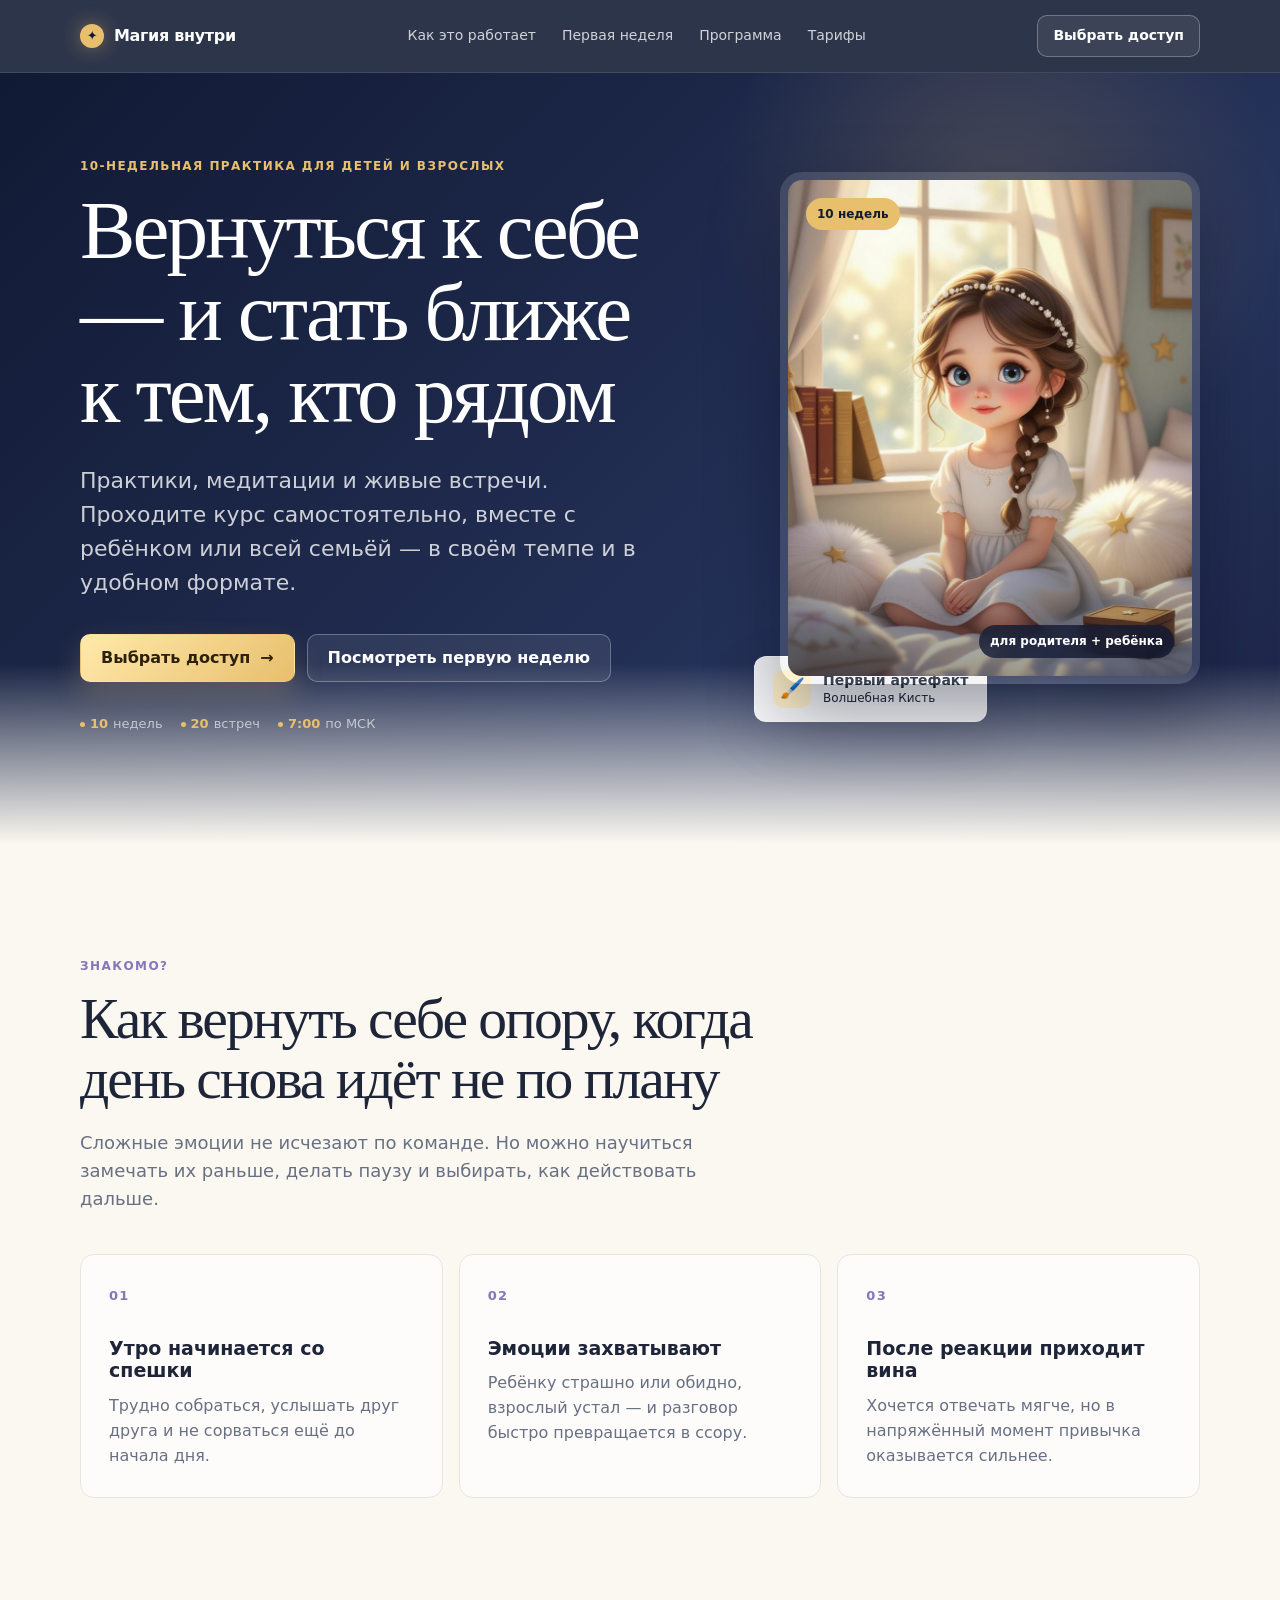
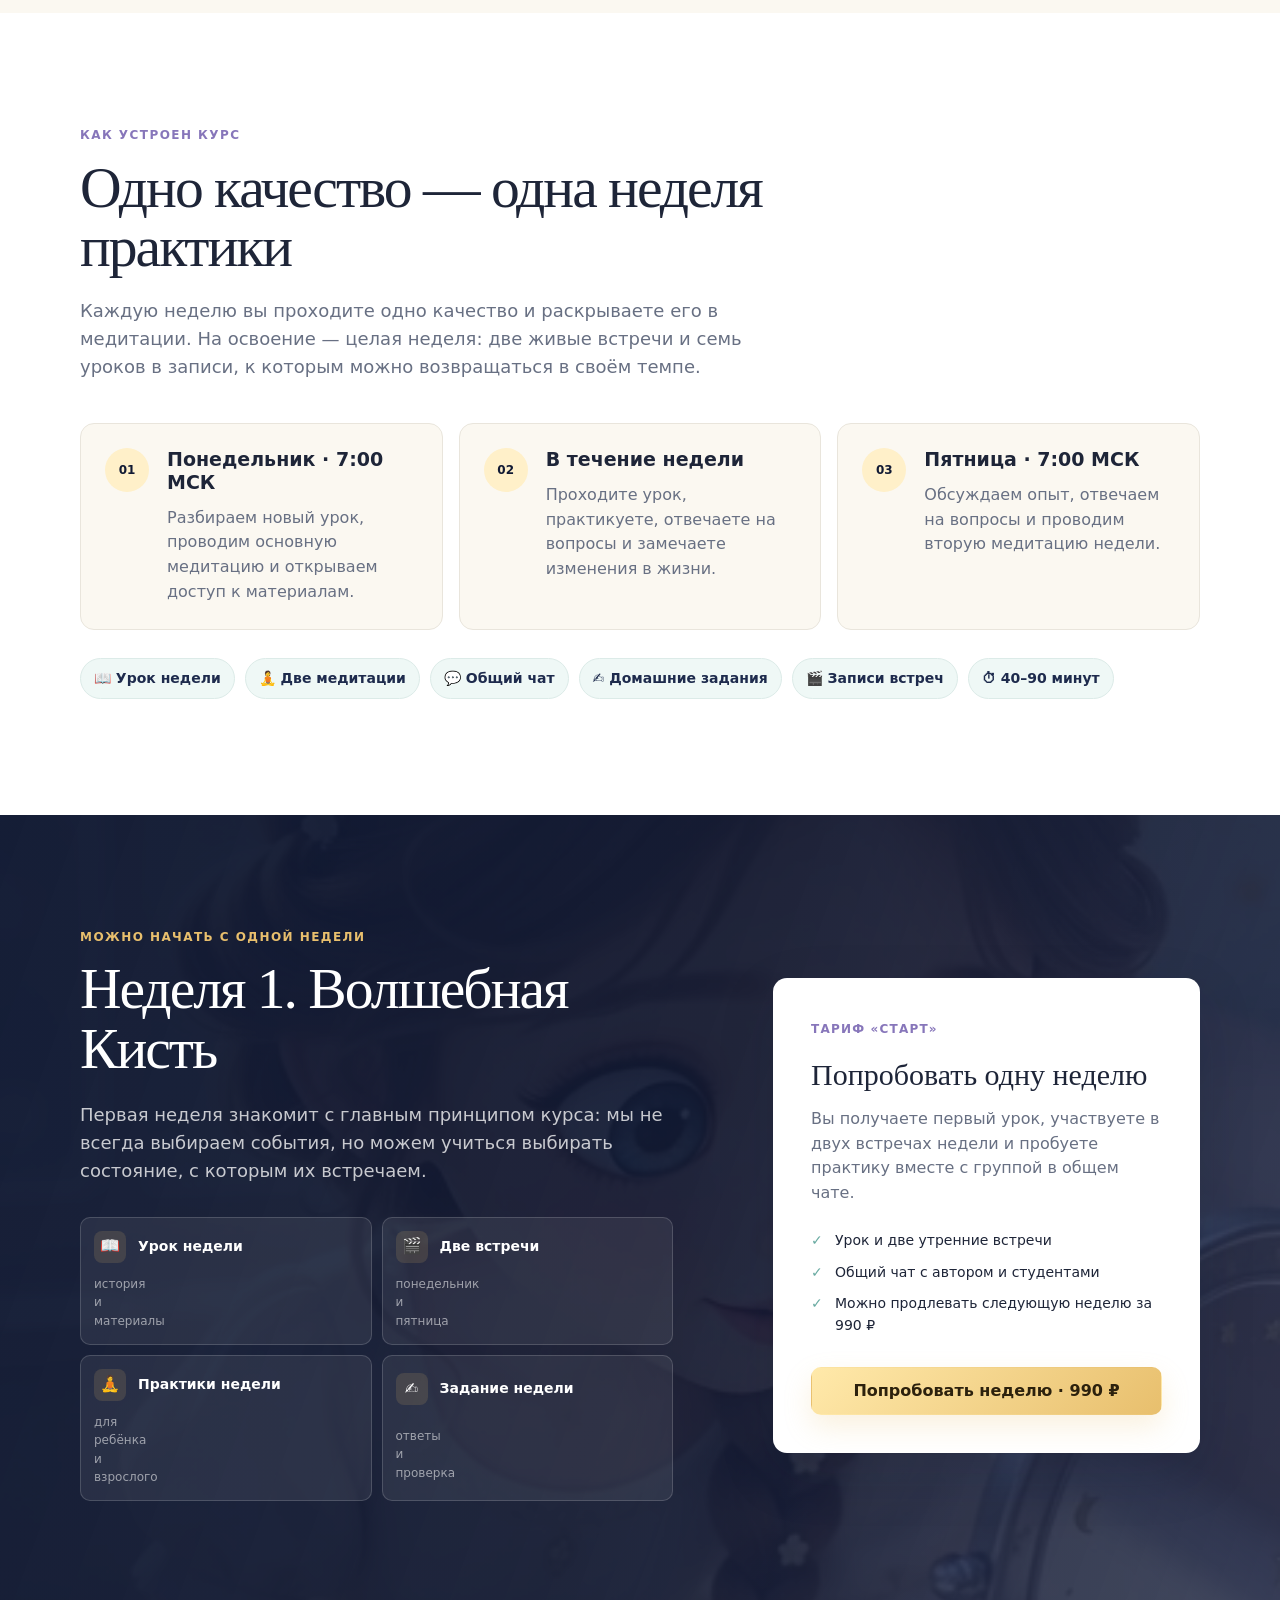
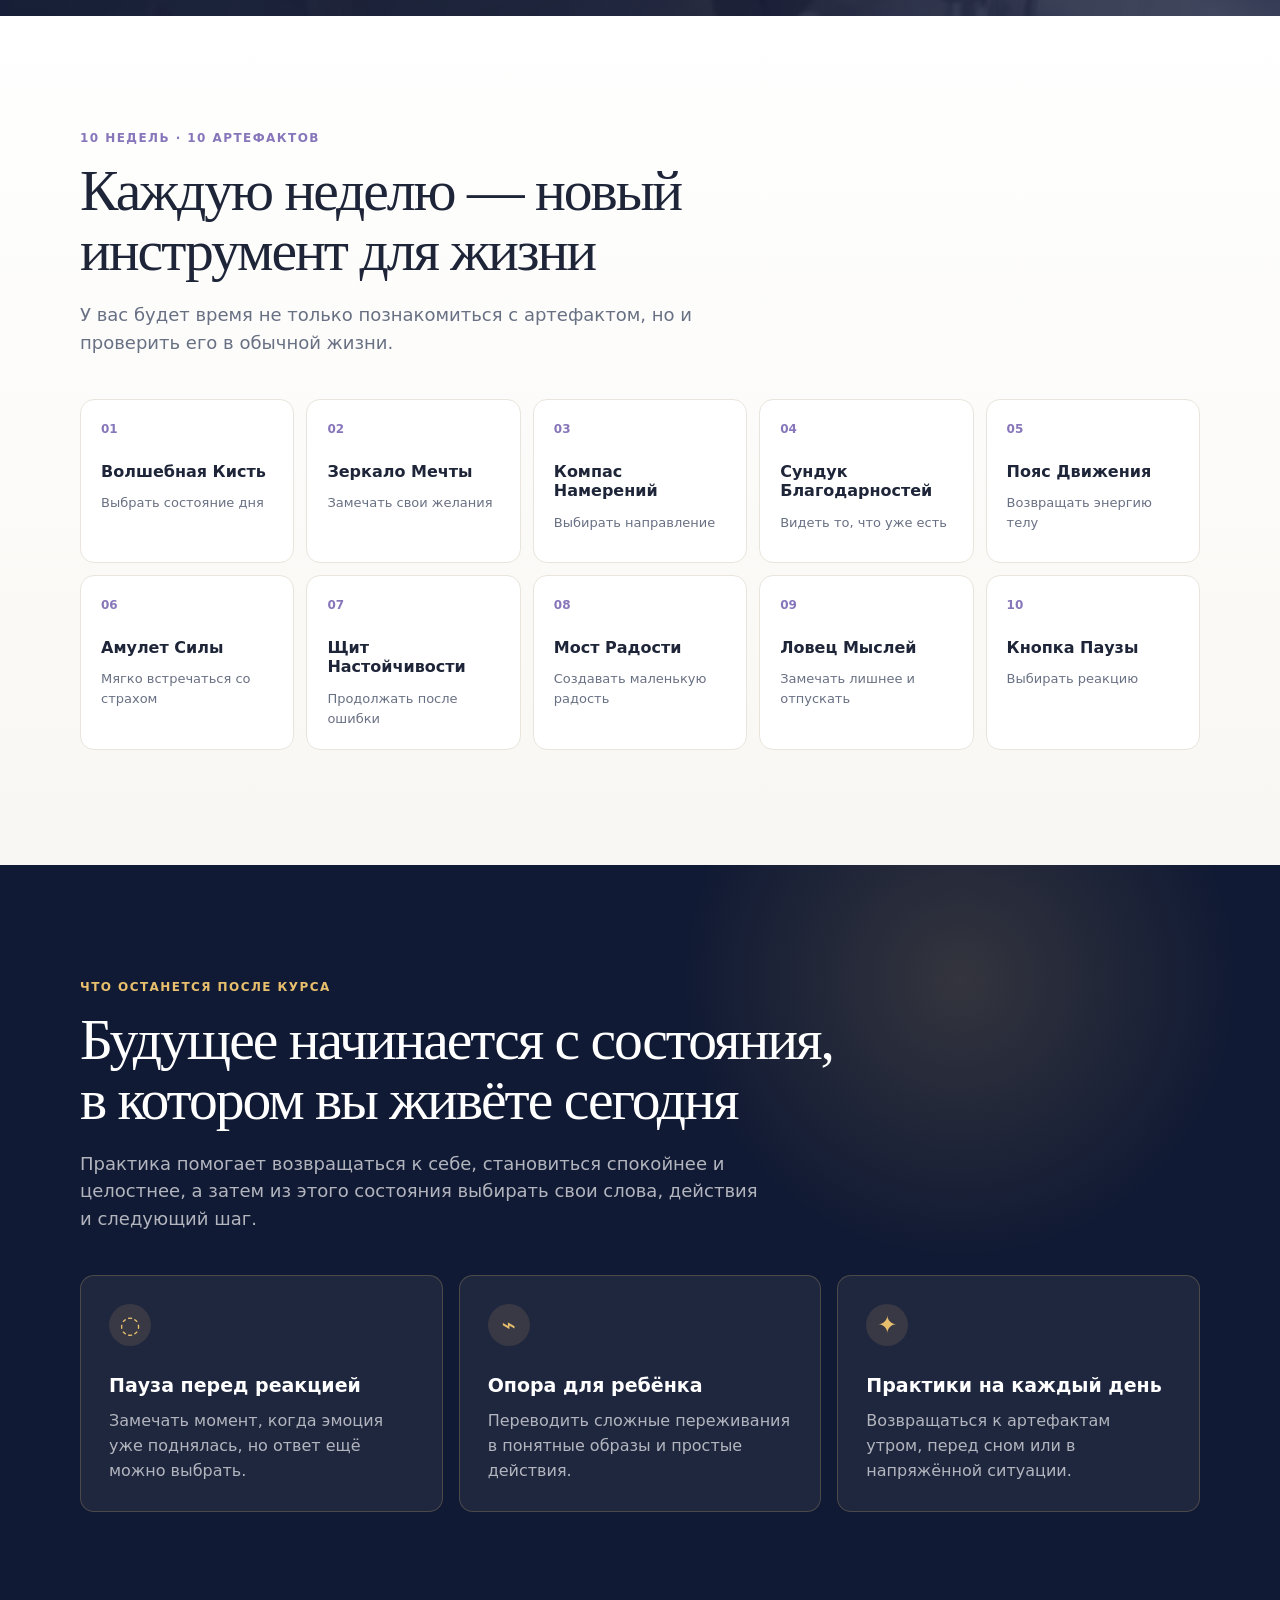
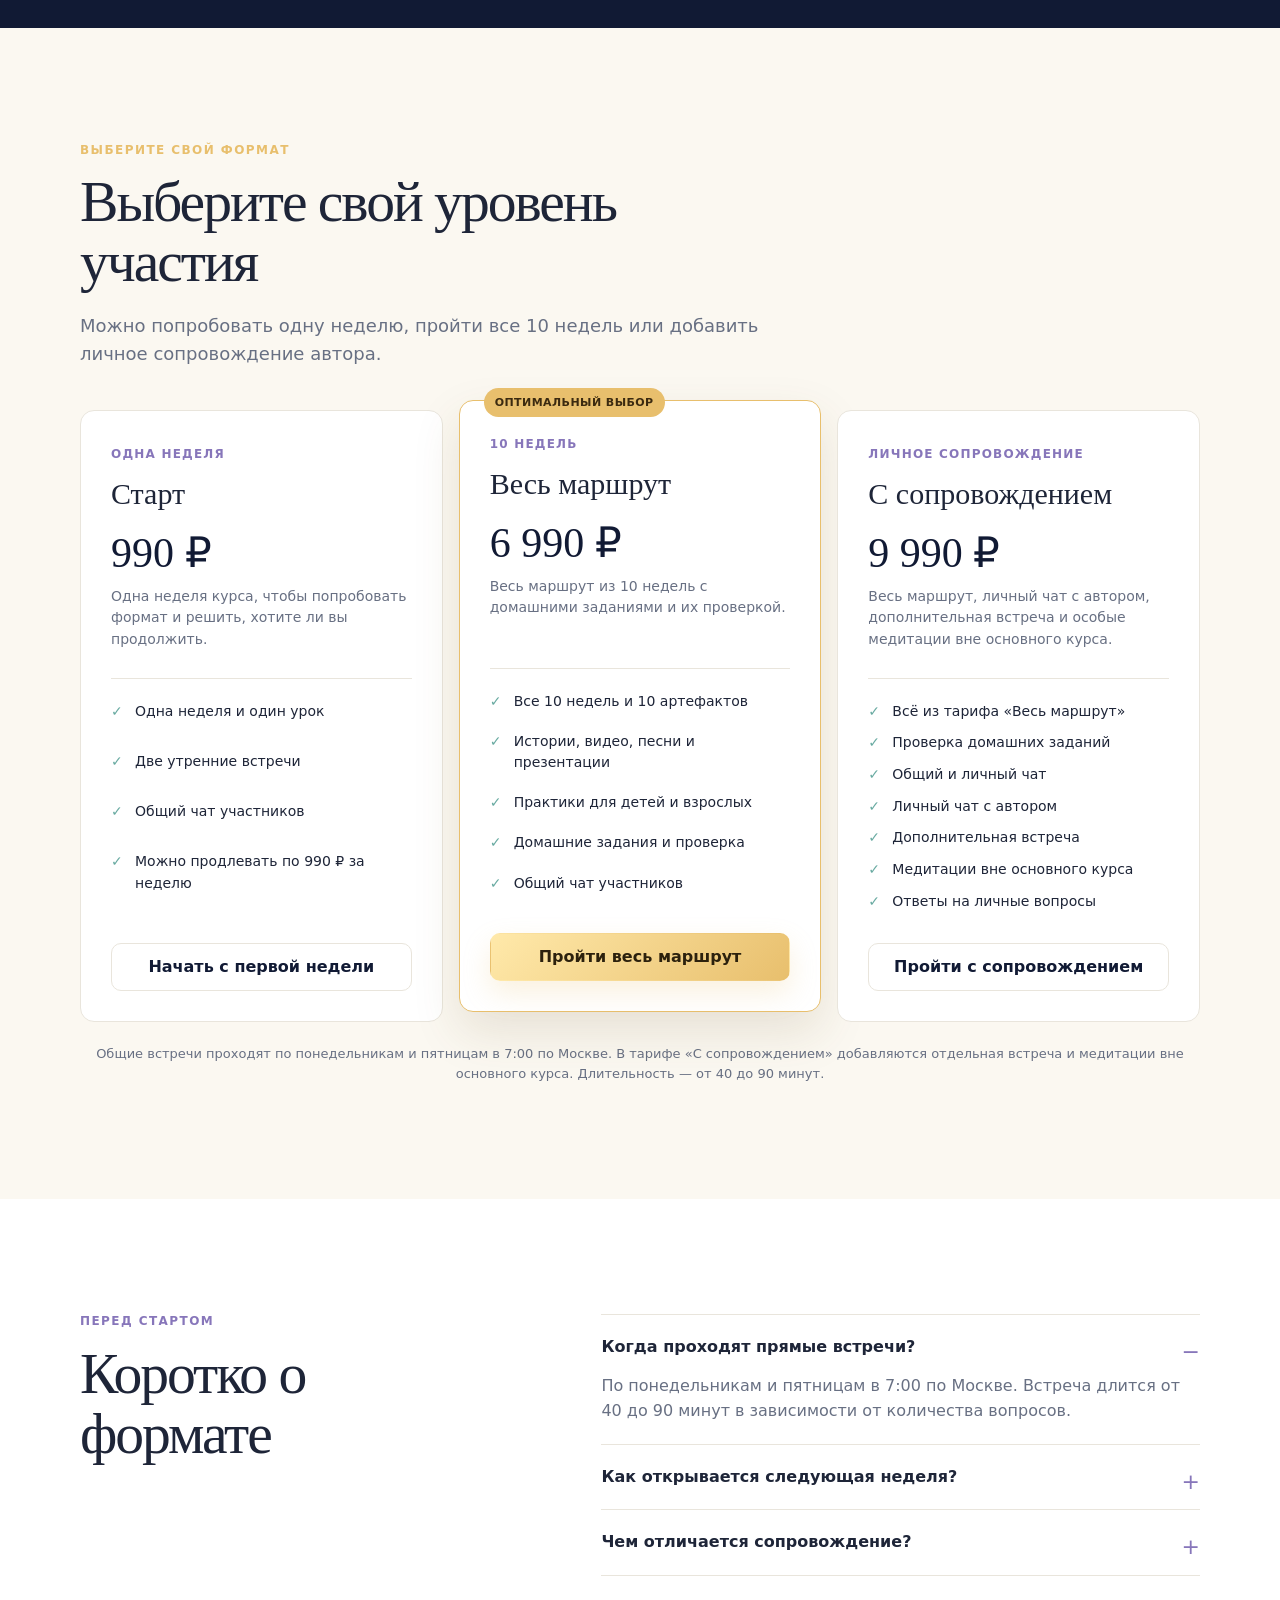
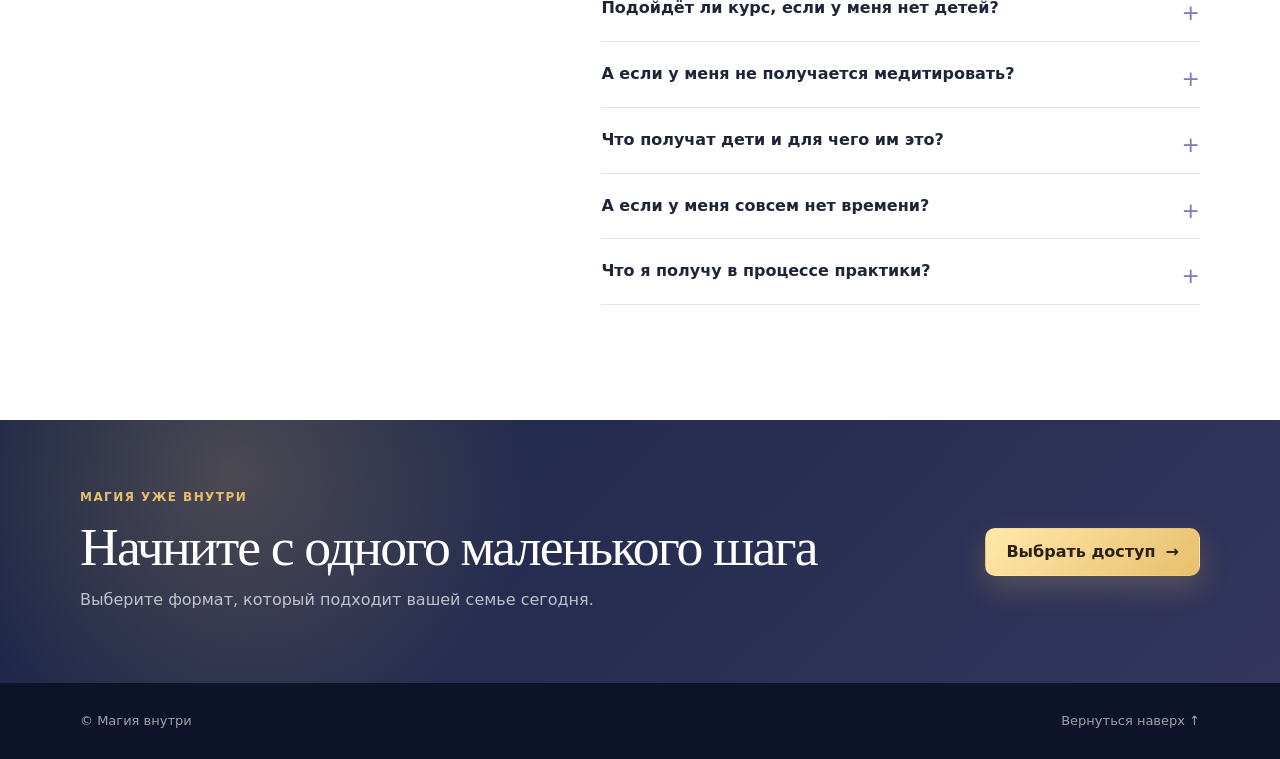
==== commit 83dbb53f: "Add files via upload" ====
--- a/index.html
+++ b/index.html
@@ -36,8 +36,8 @@
             <p class="eyebrow">10-недельная практика для детей и взрослых</p>
             <h1>Вернуться к себе — и стать ближе к тем, кто рядом</h1>
             <p class="hero-lead">
-              Практики, медитации и живые встречи для взрослых и детей. Проходите курс
-              самостоятельно, вместе с ребёнком или всей семьёй — в своём темпе и в удобном формате.
+              Практики, медитации и живые встречи. Проходите курс самостоятельно, вместе
+              с ребёнком или всей семьёй — в своём темпе и в удобном формате.
             </p>
             <div class="hero-actions">
               <a class="button button-primary" href="#pricing">Выбрать доступ <span aria-hidden="true">→</span></a>
@@ -68,10 +68,10 @@
         <div class="container">
           <div class="section-heading narrow">
             <p class="eyebrow eyebrow-dark">Знакомо?</p>
-            <h2 id="problem-title">Когда всем нужна пауза, но никто не знает, как её сделать</h2>
+            <h2 id="problem-title">Как вернуть себе опору, когда день снова идёт не по плану</h2>
             <p>
-              «Магия внутри» не обещает идеальную жизнь без сложных эмоций. Она даёт семье
-              понятные образы и маленькие действия, к которым можно возвращаться в обычный день.
+              Сложные эмоции не исчезают по команде. Но можно научиться замечать их раньше,
+              делать паузу и выбирать, как действовать дальше.
             </p>
           </div>
 
@@ -99,8 +99,8 @@
         <div class="container">
           <div class="section-heading">
             <p class="eyebrow eyebrow-dark">Как устроен курс</p>
-            <h2 id="how-title">Один урок в неделю — время прожить его в жизни</h2>
-            <p>Каждую неделю вы открываете новый артефакт, встречаетесь с автором и получаете время, чтобы встроить практику в обычные дни.</p>
+            <h2 id="how-title">Одно качество — одна неделя практики</h2>
+            <p>Каждую неделю вы проходите одно качество и раскрываете его в медитации. На освоение — целая неделя: две живые встречи и семь уроков в записи, к которым можно возвращаться в своём темпе.</p>
           </div>
 
           <div class="steps">
@@ -166,9 +166,9 @@
             <ul class="check-list">
               <li>Урок и две утренние встречи</li>
               <li>Общий чат с автором и студентами</li>
-              <li>Можно продлевать следующую неделю за 1 000 ₽</li>
+              <li>Можно продлевать следующую неделю за 990 ₽</li>
             </ul>
-            <a class="button button-primary button-wide" href="payment.html#day1">Попробовать неделю · 1 000 ₽</a>
+            <a class="button button-primary button-wide" href="payment.html#day1">Попробовать неделю · 990 ₽</a>
           </aside>
         </div>
       </section>
@@ -200,8 +200,8 @@
         <div class="container">
           <div class="section-heading light-heading">
             <p class="eyebrow">Что останется после курса</p>
-            <h2 id="results-title">Не идеальная семья, а семья с общим языком после 10 недель</h2>
-            <p>Вы сможете назвать происходящее и выбрать следующий маленький шаг вместо автоматической реакции.</p>
+            <h2 id="results-title">Будущее начинается с состояния, в котором вы живёте сегодня</h2>
+            <p>Практика помогает возвращаться к себе, становиться спокойнее и целостнее, а затем из этого состояния выбирать свои слова, действия и следующий шаг.</p>
           </div>
 
           <div class="three-cards result-cards">
@@ -237,14 +237,14 @@
               <div class="price-card-top">
                 <span class="price-kicker">Одна неделя</span>
                 <h3>Старт</h3>
-                <p class="price">1 000 ₽</p>
+                <p class="price">990 ₽</p>
                 <p class="price-description">Одна неделя курса, чтобы попробовать формат и решить, хотите ли вы продолжить.</p>
               </div>
               <ul class="feature-list">
                 <li>Одна неделя и один урок</li>
                 <li>Две утренние встречи</li>
                 <li>Общий чат участников</li>
-                <li>Можно продлевать по 1 000 ₽ за неделю</li>
+                <li>Можно продлевать по 990 ₽ за неделю</li>
               </ul>
               <a class="button button-secondary button-wide" href="payment.html#day1">Начать с первой недели</a>
             </article>
@@ -319,7 +319,7 @@
             </details>
             <details>
               <summary>Что получат дети и для чего им это?</summary>
-              <p>Дети учатся замечать эмоции, называть своё состояние, переключать внимание и успокаиваться перед реакцией. Это может поддерживать внимание, эмоциональную осознанность и саморегуляцию. Курс не обещает сделать ребёнка гением или полностью защитить его от внешнего влияния — детям по-прежнему нужны забота, границы и поддержка взрослых.</p>
+              <p>Дети учатся замечать эмоции, называть своё состояние, переключать внимание и успокаиваться перед реакцией. Это может поддерживать внимание, эмоциональную осознанность и саморегуляцию.</p>
             </details>
             <details>
               <summary>А если у меня совсем нет времени?</summary>
@@ -328,14 +328,6 @@
             <details>
               <summary>Что я получу в процессе практики?</summary>
               <p>Не обещание мгновенной перемены, а понятные навыки: замечать напряжение раньше, делать паузу перед привычной реакцией, лучше чувствовать тело и разговаривать с близкими о состоянии. Результат у каждого проявляется по-разному и зависит от регулярности практики.</p>
-            </details>
-            <details>
-              <summary>Что происходит во время медитации?</summary>
-              <p>Во время практики меняются внимание, дыхание, ощущения тела и у некоторых людей — показатели мозговой активности. В подходе Джо Диспензы это часто описывается как переход от активного бета-ритма к альфа-, тета- и дельта-ритмам. Исследования ЭЭГ также находят изменения альфа- и тета-активности у части медитирующих, но картина зависит от практики и человека. Для курса важнее сам опыт: больше тишины, ясности, присутствия и внутренней целостности.</p>
-            </details>
-            <details>
-              <summary>Излечусь ли я от болезней?</summary>
-              <p>Медитация не даёт одинакового результата каждому. Люди могут замечать изменения в самочувствии, сне, уровне напряжения и отношении к себе; иногда практика переживается как глубокое восстановление и возвращение внутренней целостности. Мы не обещаем заранее заданный результат — предлагаем наблюдать за собой и отмечать изменения в процессе.</p>
             </details>
           </div>
         </div>
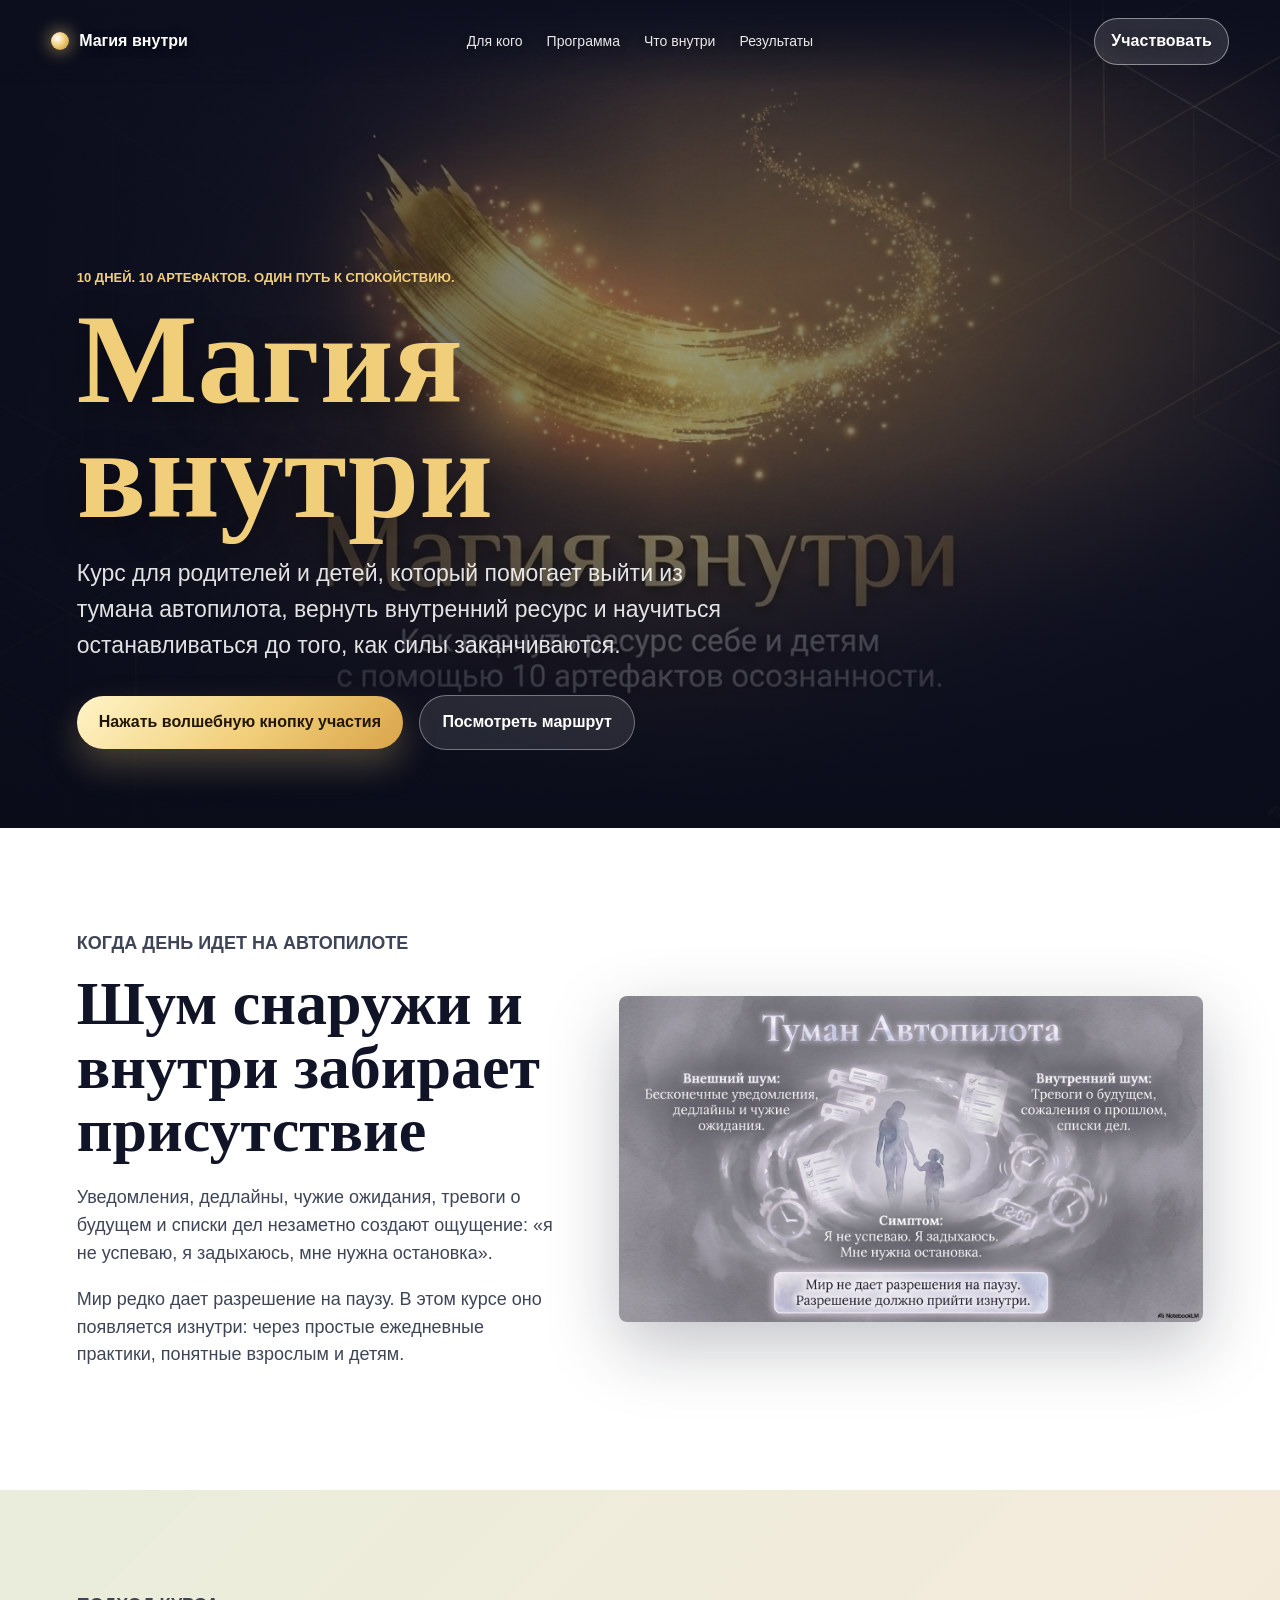
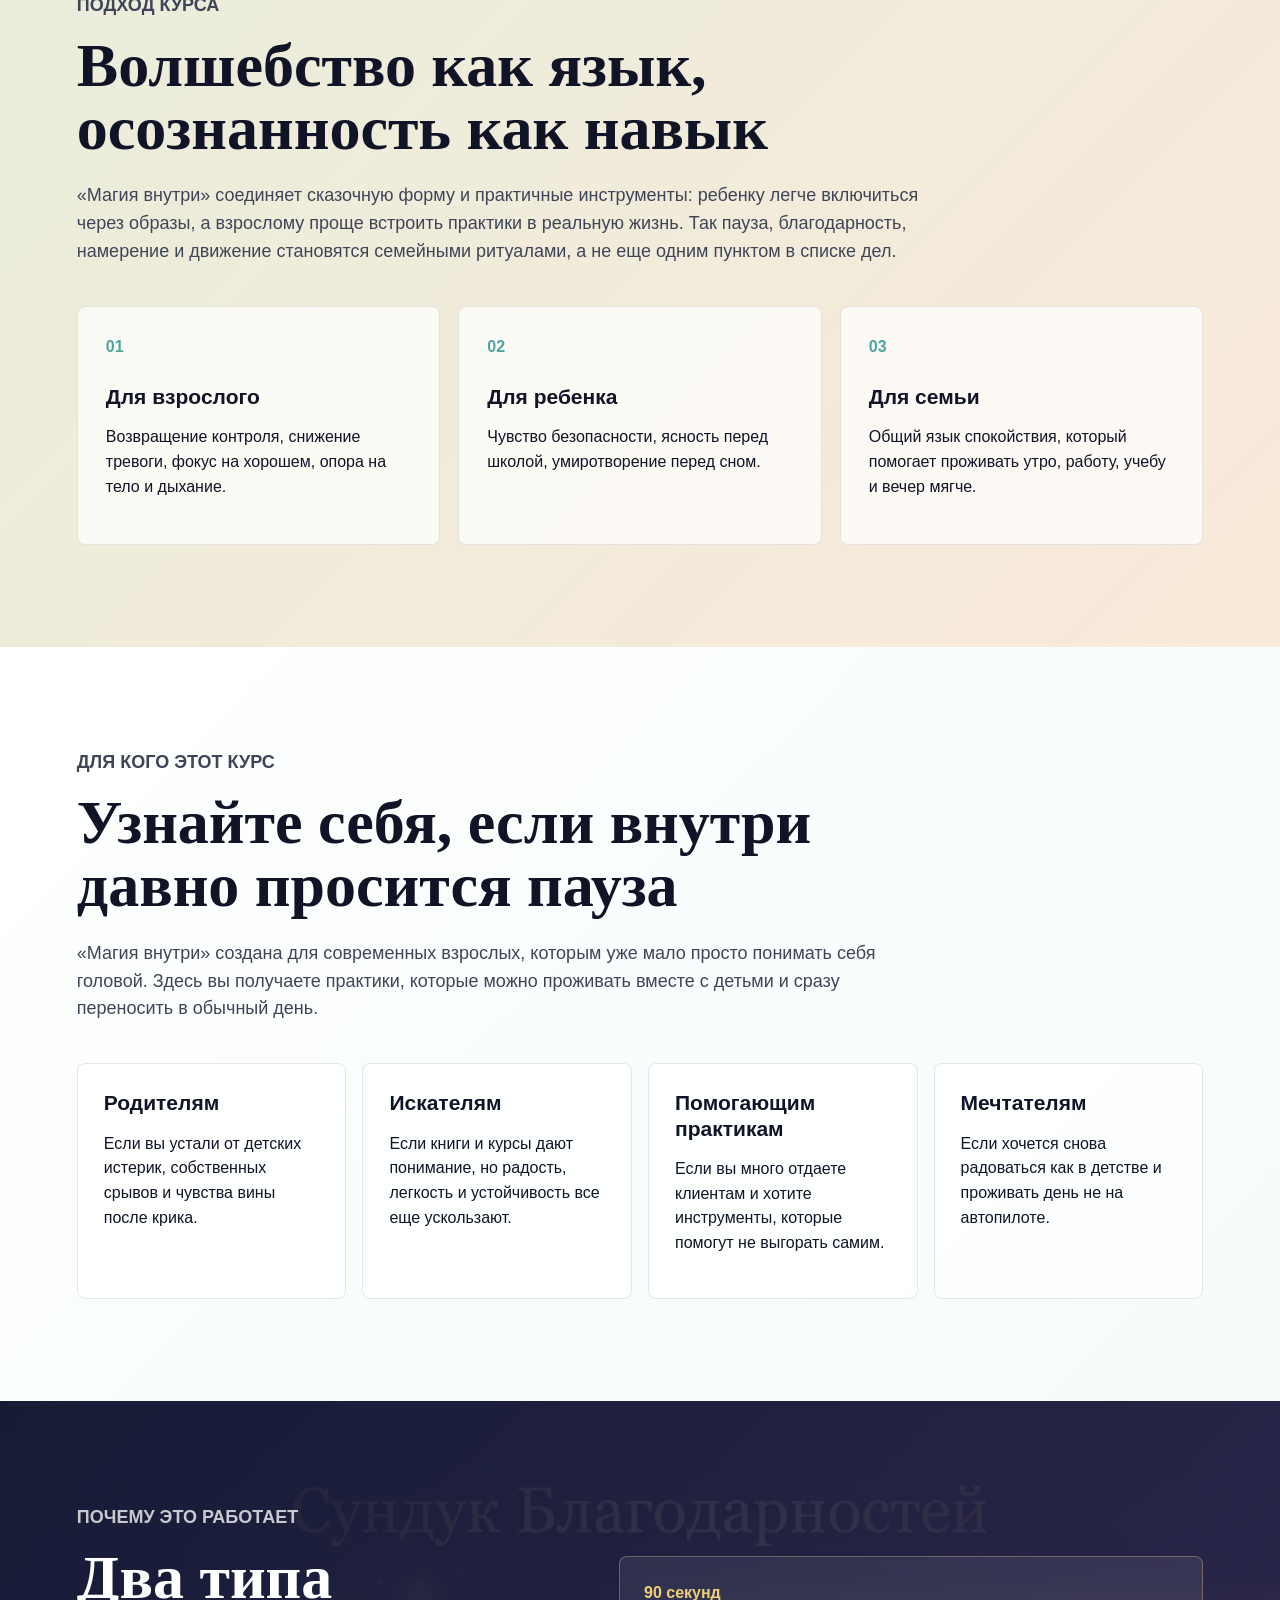
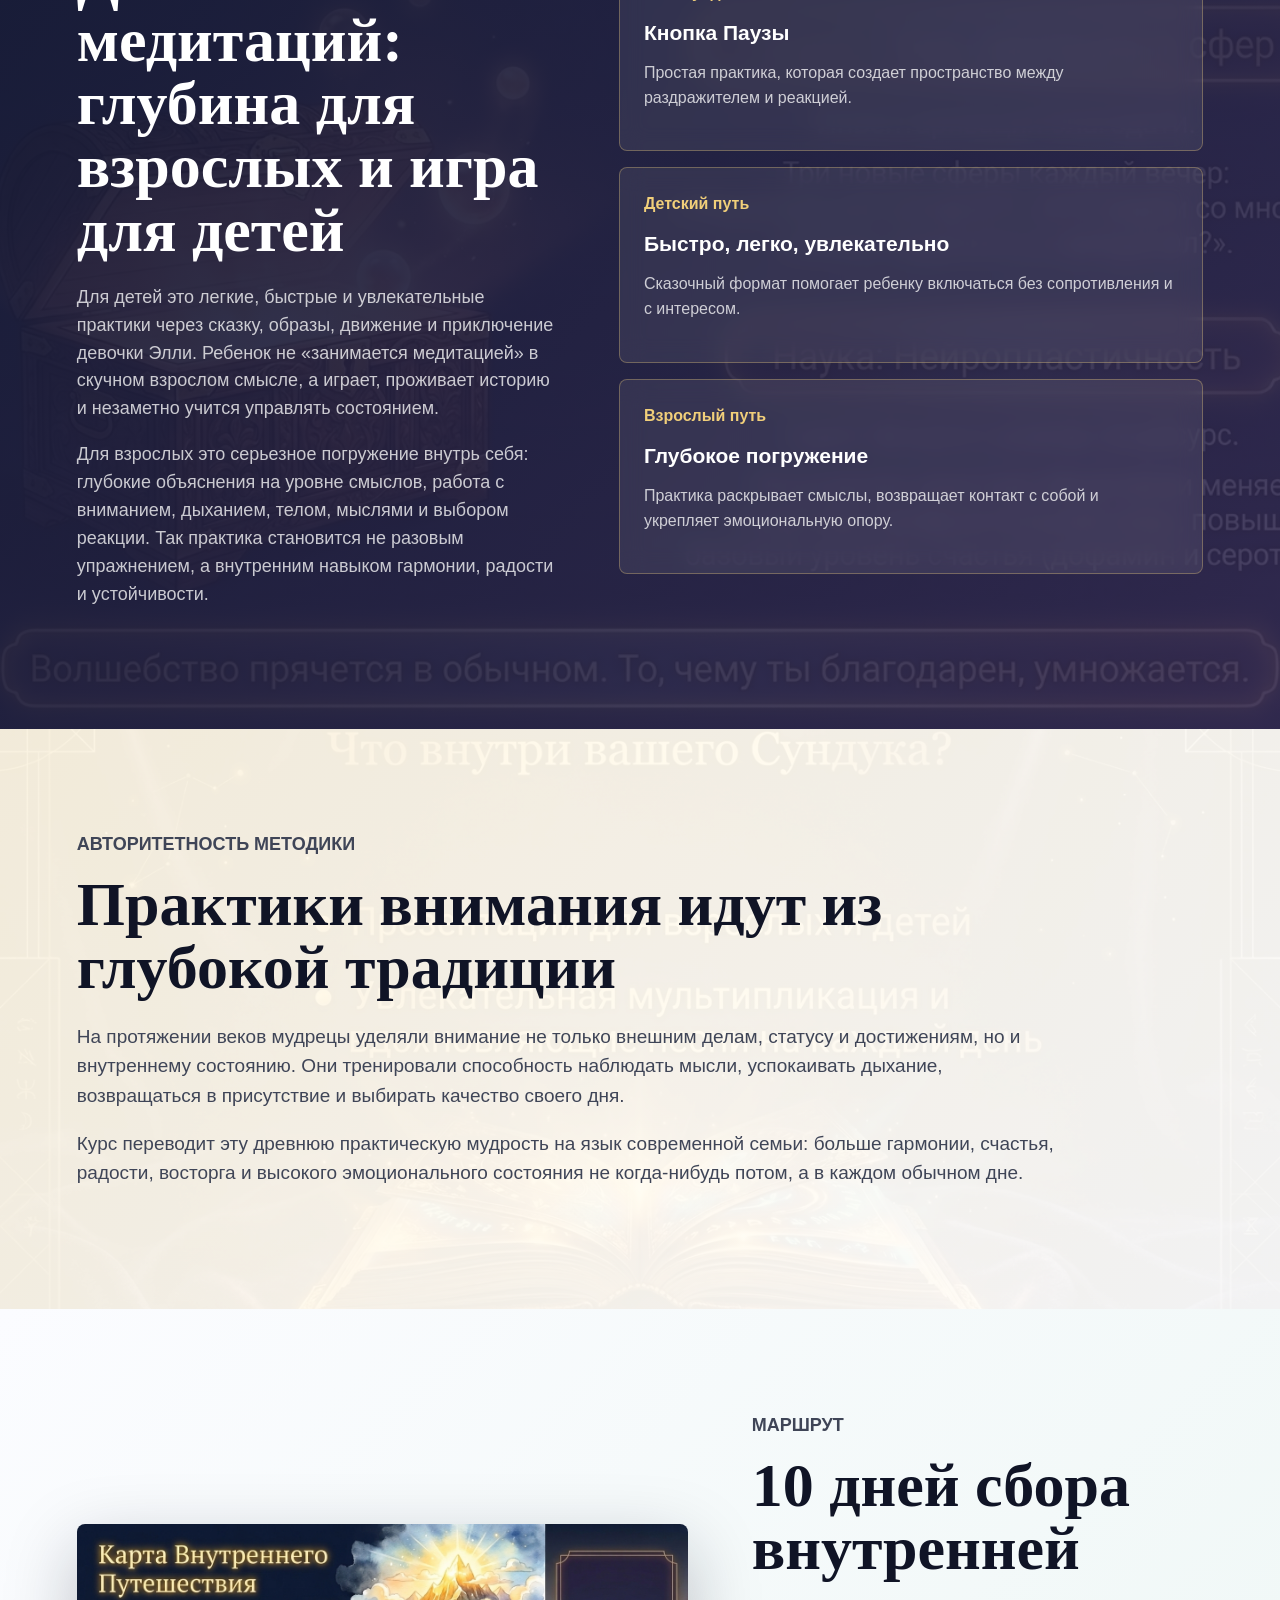
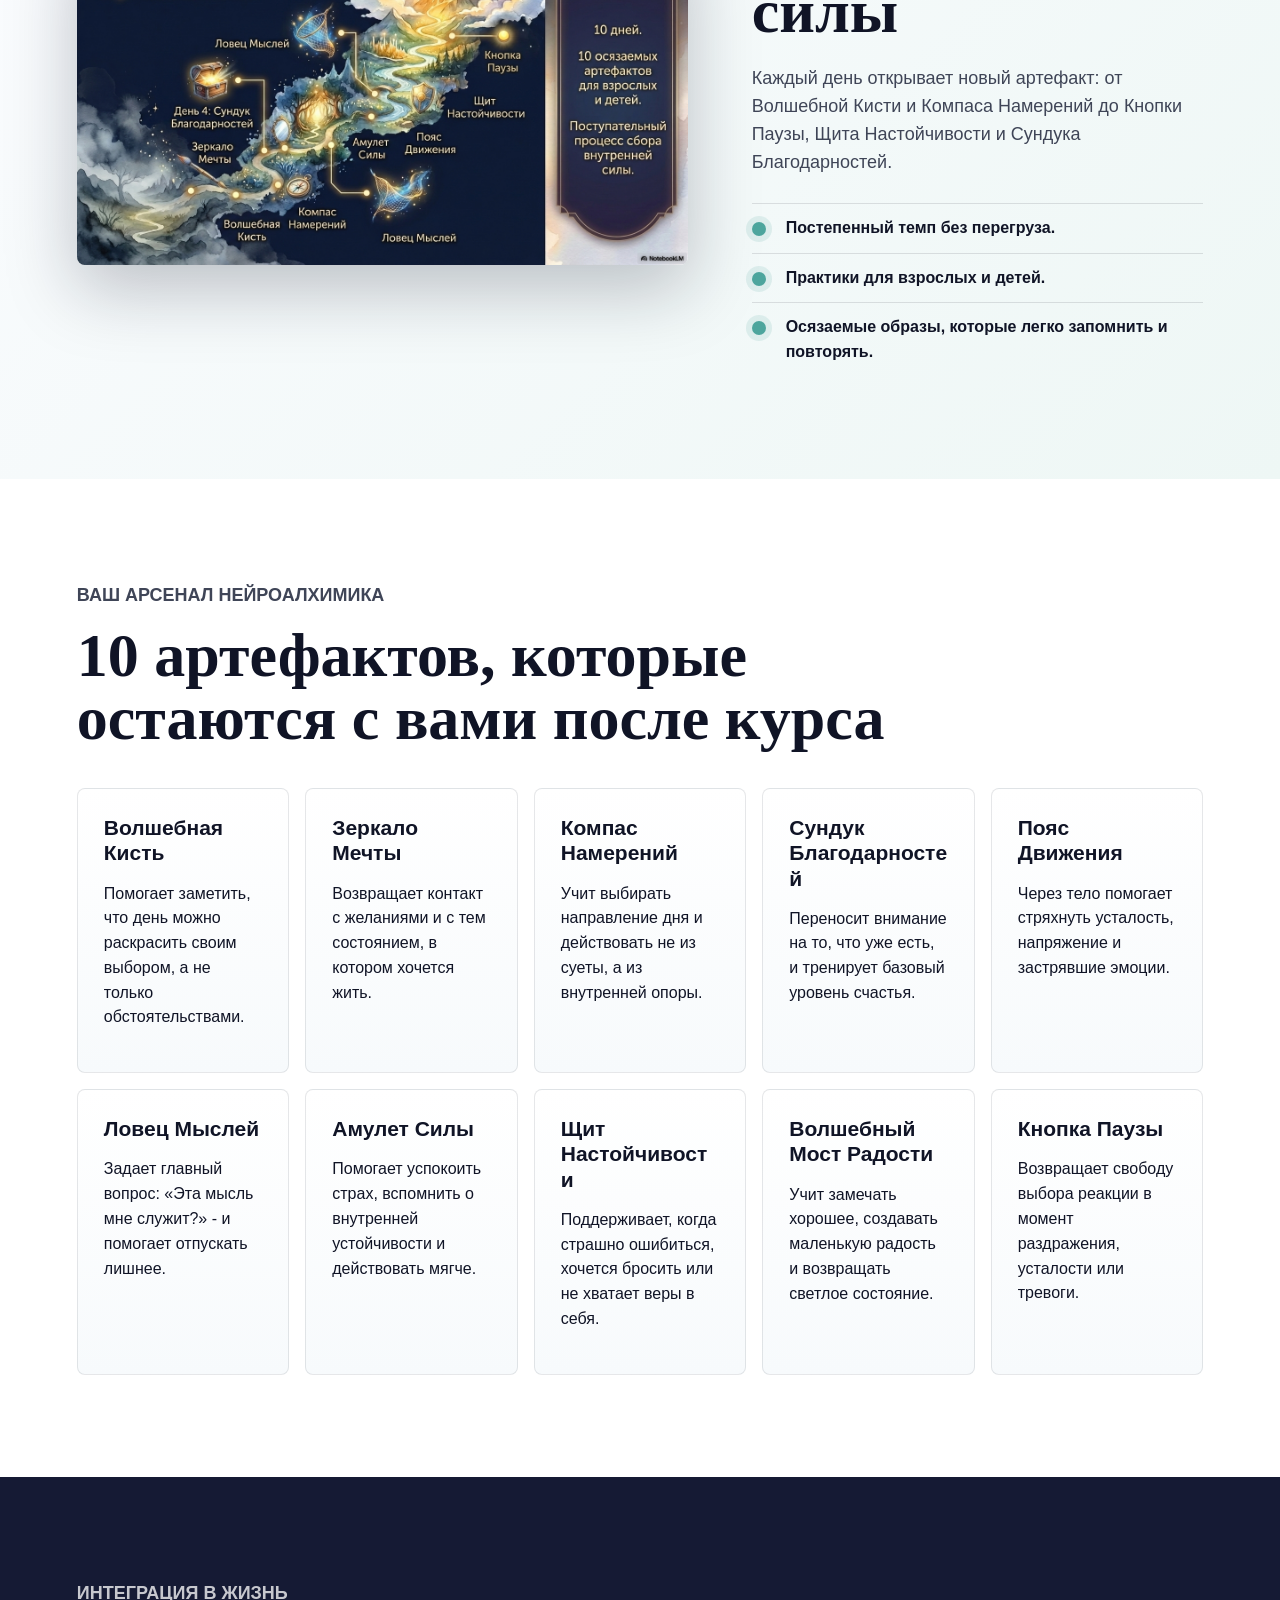
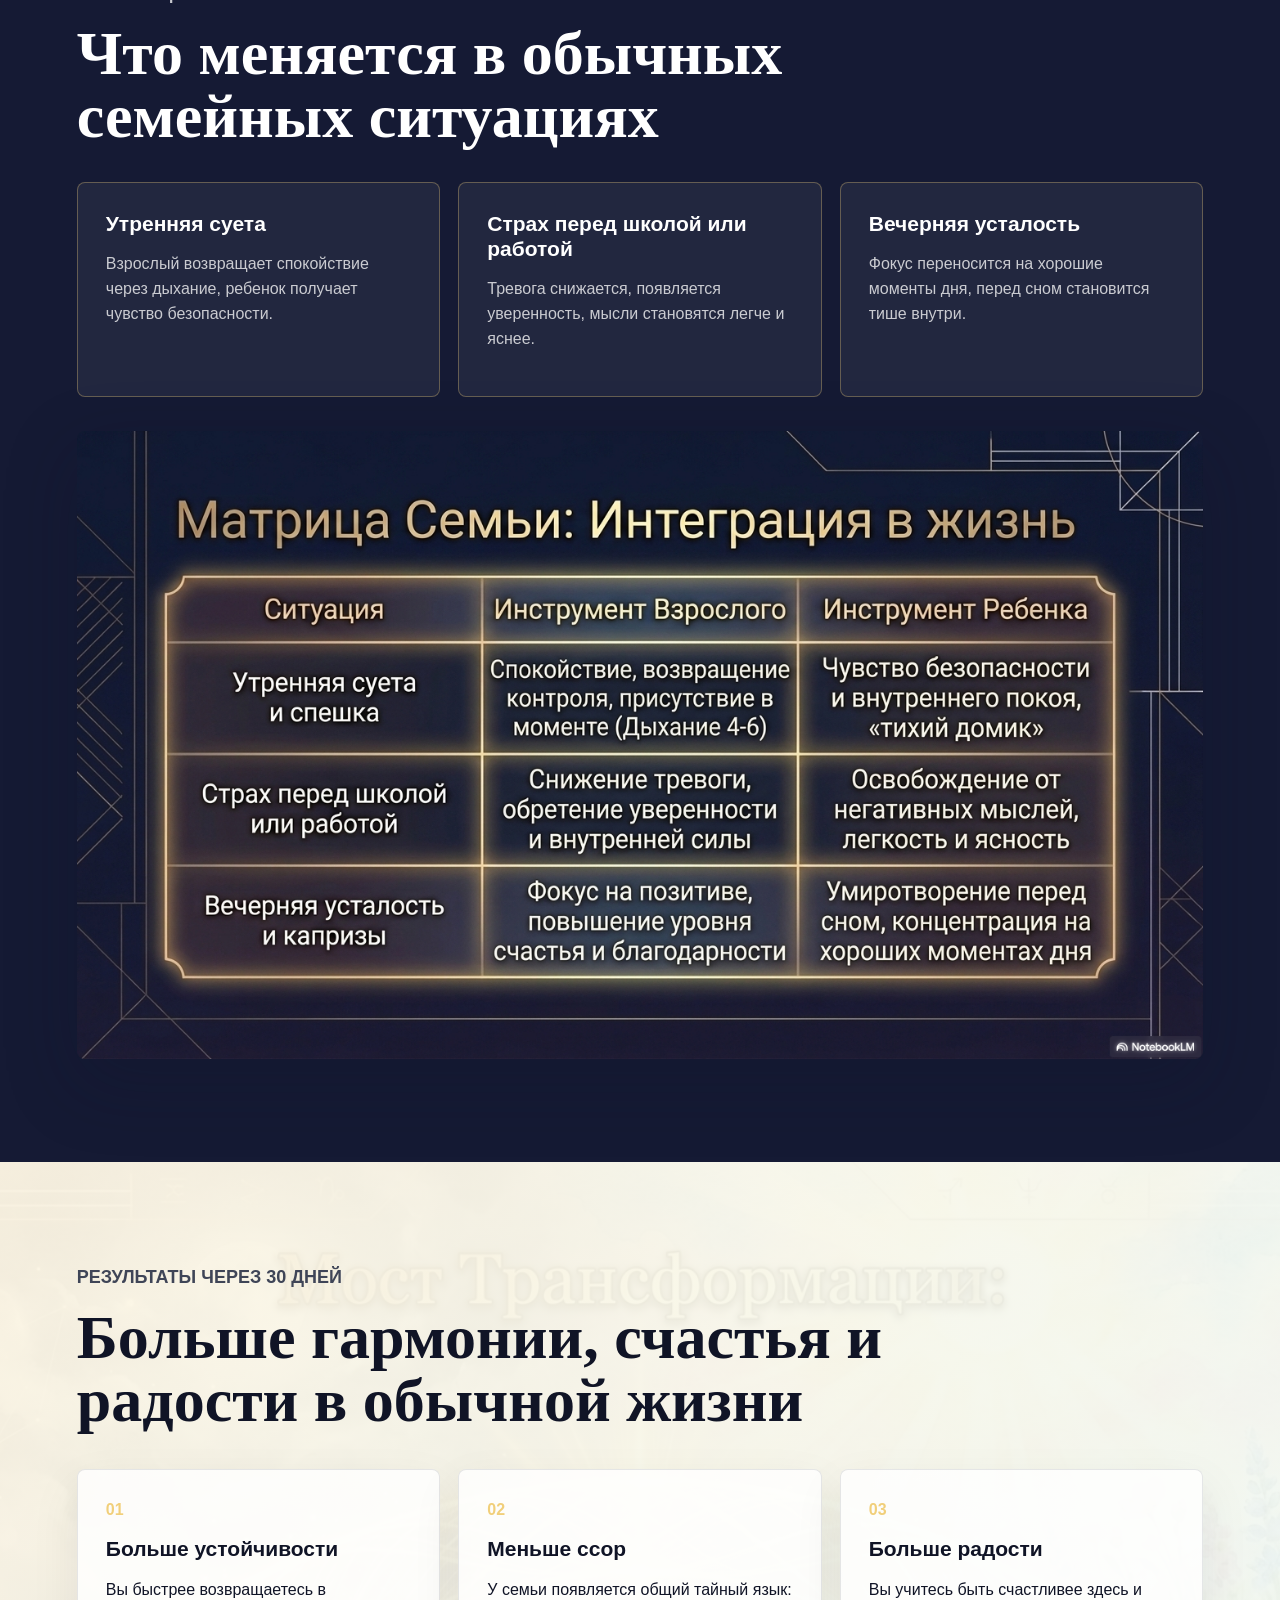
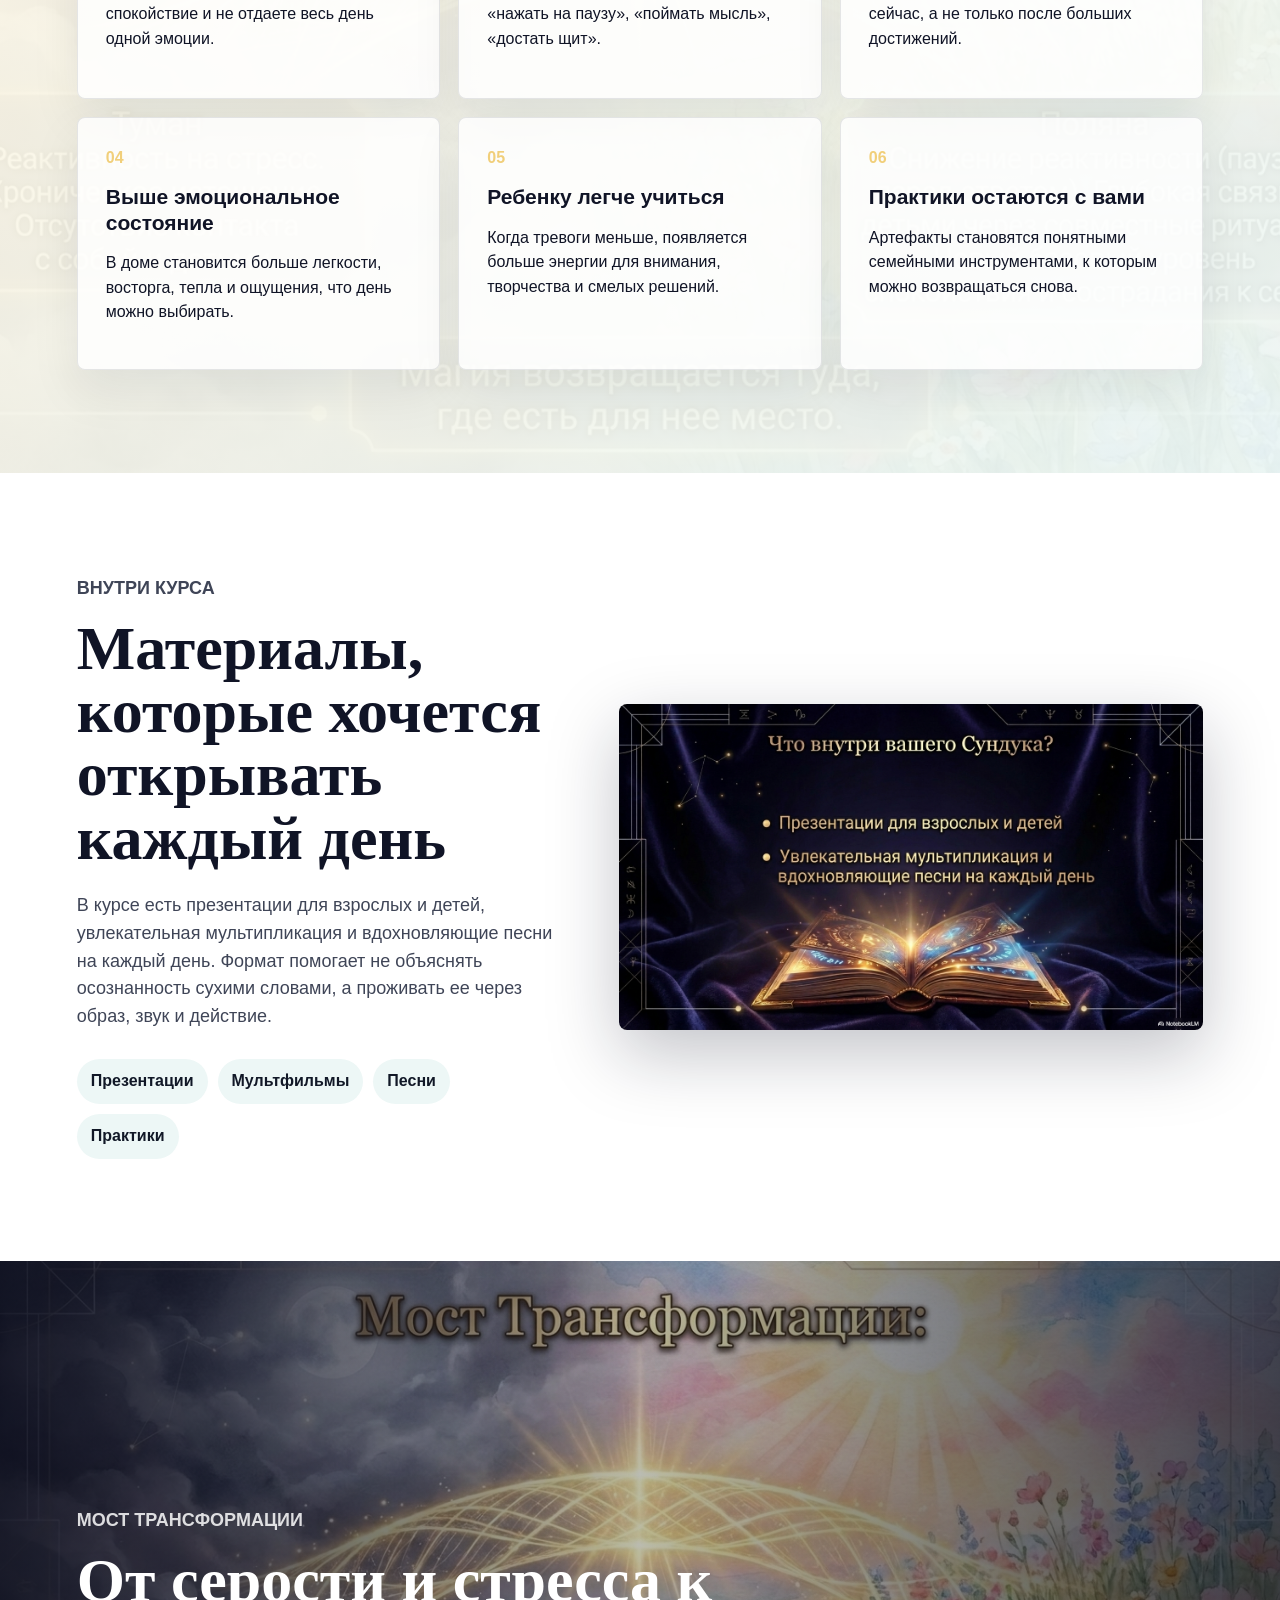
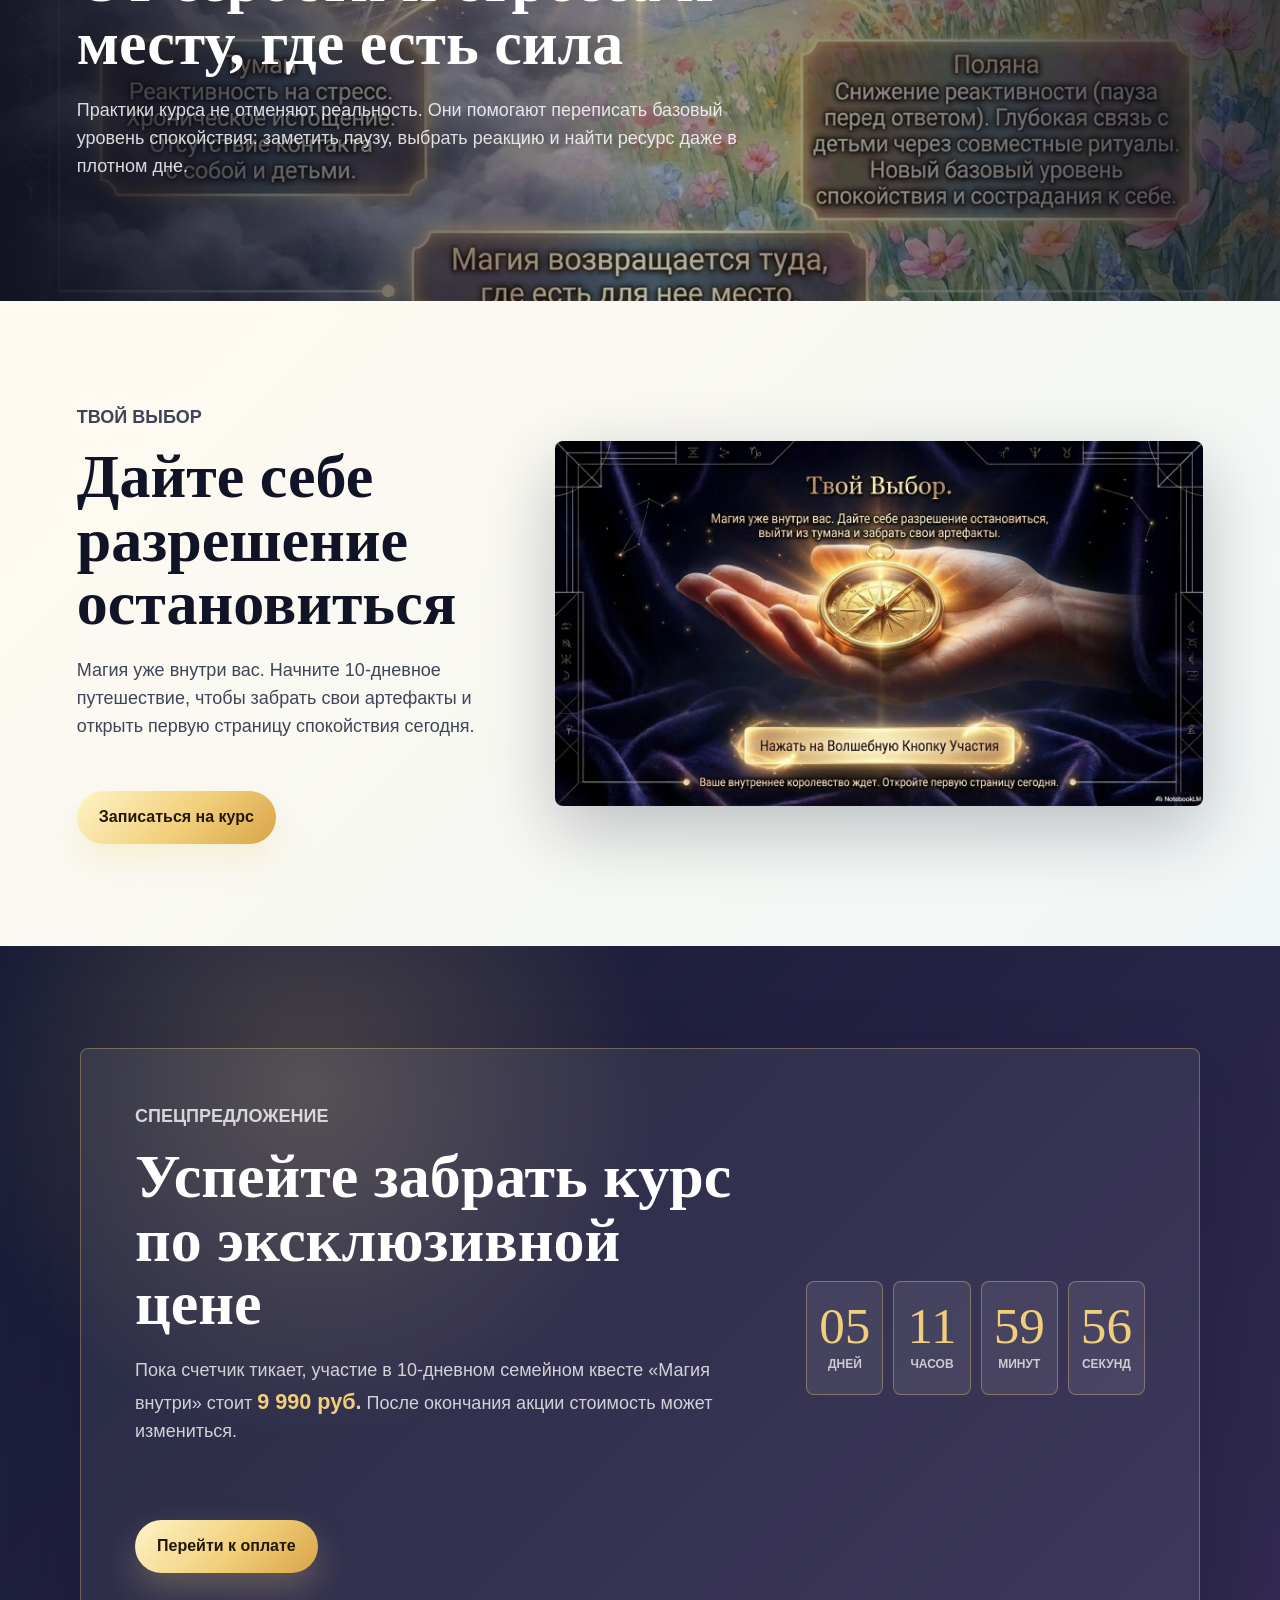
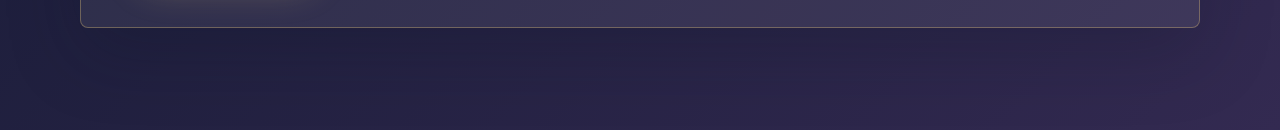
==== commit e5ecb2e5: "Add files via upload" ====
--- a/index.html
+++ b/index.html
@@ -3,353 +3,426 @@
   <head>
     <meta charset="utf-8" />
     <meta name="viewport" content="width=device-width, initial-scale=1" />
-    <title>Магия внутри — 10-недельная практика для детей и взрослых</title>
+    <title>Магия внутри - курс осознанности для родителей и детей</title>
     <meta
       name="description"
-      content="10-недельная практика для детей и взрослых: медитации, живые встречи и практики для самостоятельного прохождения, занятий с ребёнком или всей семьёй."
+      content="10-дневный курс для взрослых и детей: верните ресурс, спокойствие и внутреннюю опору с помощью 10 артефактов осознанности."
     />
-    <link rel="stylesheet" href="styles-lend2.css" />
+    <meta name="theme-color" content="#11162f" />
+    <link rel="icon" href="assets/favicon.ico" sizes="any" />
+    <link rel="icon" type="image/png" sizes="32x32" href="assets/favicon-32.png" />
+    <link rel="apple-touch-icon" sizes="180x180" href="assets/apple-touch-icon.png" />
+    <link rel="stylesheet" href="styles.css" />
   </head>
   <body>
     <header class="site-header">
-      <div class="container header-inner">
-        <a class="brand" href="#top" aria-label="Магия внутри — на главную">
-          <span class="brand-mark" aria-hidden="true">✦</span>
-          <span>Магия внутри</span>
-        </a>
-
-        <nav class="nav" aria-label="Навигация по странице">
-          <a href="#how">Как это работает</a>
-          <a href="#day">Первая неделя</a>
-          <a href="#program">Программа</a>
-          <a href="#pricing">Тарифы</a>
-        </nav>
-
-        <a class="button button-small button-outline" href="payment.html">Выбрать доступ</a>
-      </div>
+      <a class="brand" href="#top" aria-label="Магия внутри">
+        <span class="brand-mark"></span>
+        <span>Магия внутри</span>
+      </a>
+      <nav class="nav" aria-label="Навигация">
+        <a href="#audience">Для кого</a>
+        <a href="#program">Программа</a>
+        <a href="#inside">Что внутри</a>
+        <a href="#results">Результаты</a>
+      </nav>
+      <a class="header-cta" href="payment.html">Участвовать</a>
     </header>
 
     <main id="top">
-      <section class="hero">
-        <div class="container hero-grid">
-          <div class="hero-copy">
-            <p class="eyebrow">10-недельная практика для детей и взрослых</p>
-            <h1>Вернуться к себе — и стать ближе к тем, кто рядом</h1>
-            <p class="hero-lead">
-              Практики, медитации и живые встречи. Проходите курс самостоятельно, вместе
-              с ребёнком или всей семьёй — в своём темпе и в удобном формате.
+      <section class="hero" aria-labelledby="hero-title">
+        <img class="hero-bg" src="assets/hero.png" alt="" />
+        <div class="hero-shade"></div>
+        <div class="hero-content">
+          <p class="eyebrow">10 дней. 10 артефактов. Один путь к спокойствию.</p>
+          <h1 id="hero-title">Магия внутри</h1>
+          <p class="hero-lead">
+            Курс для родителей и детей, который помогает выйти из тумана автопилота,
+            вернуть внутренний ресурс и научиться останавливаться до того, как силы заканчиваются.
+          </p>
+          <div class="hero-actions">
+            <a class="button primary" href="payment.html">Нажать волшебную кнопку участия</a>
+            <a class="button secondary" href="#program">Посмотреть маршрут</a>
+          </div>
+        </div>
+      </section>
+
+      <section class="problem split-section" aria-labelledby="problem-title">
+        <div class="section-copy">
+          <p class="eyebrow">Когда день идет на автопилоте</p>
+          <h2 id="problem-title">Шум снаружи и внутри забирает присутствие</h2>
+          <p>
+            Уведомления, дедлайны, чужие ожидания, тревоги о будущем и списки дел
+            незаметно создают ощущение: «я не успеваю, я задыхаюсь, мне нужна остановка».
+          </p>
+          <p>
+            Мир редко дает разрешение на паузу. В этом курсе оно появляется изнутри:
+            через простые ежедневные практики, понятные взрослым и детям.
+          </p>
+        </div>
+        <figure class="media-panel">
+          <img src="assets/fog.png" alt="Слайд о тумане автопилота" />
+        </figure>
+      </section>
+
+      <section class="promise" aria-labelledby="promise-title">
+        <div class="wide-copy">
+          <p class="eyebrow">Подход курса</p>
+          <h2 id="promise-title">Волшебство как язык, осознанность как навык</h2>
+          <p>
+            «Магия внутри» соединяет сказочную форму и практичные инструменты: ребенку
+            легче включиться через образы, а взрослому проще встроить практики в реальную жизнь.
+            Так пауза, благодарность, намерение и движение становятся семейными ритуалами,
+            а не еще одним пунктом в списке дел.
+          </p>
+        </div>
+        <div class="principles">
+          <article>
+            <span>01</span>
+            <h3>Для взрослого</h3>
+            <p>Возвращение контроля, снижение тревоги, фокус на хорошем, опора на тело и дыхание.</p>
+          </article>
+          <article>
+            <span>02</span>
+            <h3>Для ребенка</h3>
+            <p>Чувство безопасности, ясность перед школой, умиротворение перед сном.</p>
+          </article>
+          <article>
+            <span>03</span>
+            <h3>Для семьи</h3>
+            <p>Общий язык спокойствия, который помогает проживать утро, работу, учебу и вечер мягче.</p>
+          </article>
+        </div>
+      </section>
+
+      <section id="audience" class="audience-section" aria-labelledby="audience-title">
+        <div class="wide-copy">
+          <p class="eyebrow">Для кого этот курс</p>
+          <h2 id="audience-title">Узнайте себя, если внутри давно просится пауза</h2>
+          <p>
+            «Магия внутри» создана для современных взрослых, которым уже мало просто
+            понимать себя головой. Здесь вы получаете практики, которые можно проживать
+            вместе с детьми и сразу переносить в обычный день.
+          </p>
+        </div>
+        <div class="audience-grid">
+          <article>
+            <h3>Родителям</h3>
+            <p>Если вы устали от детских истерик, собственных срывов и чувства вины после крика.</p>
+          </article>
+          <article>
+            <h3>Искателям</h3>
+            <p>Если книги и курсы дают понимание, но радость, легкость и устойчивость все еще ускользают.</p>
+          </article>
+          <article>
+            <h3>Помогающим практикам</h3>
+            <p>Если вы много отдаете клиентам и хотите инструменты, которые помогут не выгорать самим.</p>
+          </article>
+          <article>
+            <h3>Мечтателям</h3>
+            <p>Если хочется снова радоваться как в детстве и проживать день не на автопилоте.</p>
+          </article>
+        </div>
+      </section>
+
+      <section class="science-section split-section" aria-labelledby="science-title">
+        <div class="section-copy">
+          <p class="eyebrow">Почему это работает</p>
+          <h2 id="science-title">Два типа медитаций: глубина для взрослых и игра для детей</h2>
+          <p>
+            Для детей это легкие, быстрые и увлекательные практики через сказку, образы,
+            движение и приключение девочки Элли. Ребенок не «занимается медитацией» в скучном
+            взрослом смысле, а играет, проживает историю и незаметно учится управлять состоянием.
+          </p>
+          <p>
+            Для взрослых это серьезное погружение внутрь себя: глубокие объяснения на уровне
+            смыслов, работа с вниманием, дыханием, телом, мыслями и выбором реакции. Так практика
+            становится не разовым упражнением, а внутренним навыком гармонии, радости и устойчивости.
+          </p>
+        </div>
+        <div class="science-points">
+          <article>
+            <span>90 секунд</span>
+            <h3>Кнопка Паузы</h3>
+            <p>Простая практика, которая создает пространство между раздражителем и реакцией.</p>
+          </article>
+          <article>
+            <span>Детский путь</span>
+            <h3>Быстро, легко, увлекательно</h3>
+            <p>Сказочный формат помогает ребенку включаться без сопротивления и с интересом.</p>
+          </article>
+          <article>
+            <span>Взрослый путь</span>
+            <h3>Глубокое погружение</h3>
+            <p>Практика раскрывает смыслы, возвращает контакт с собой и укрепляет эмоциональную опору.</p>
+          </article>
+        </div>
+      </section>
+
+      <section class="wisdom-section" aria-labelledby="wisdom-title">
+        <div class="wide-copy">
+          <p class="eyebrow">Авторитетность методики</p>
+          <h2 id="wisdom-title">Практики внимания идут из глубокой традиции</h2>
+          <p>
+            На протяжении веков мудрецы уделяли внимание не только внешним делам, статусу
+            и достижениям, но и внутреннему состоянию. Они тренировали способность наблюдать
+            мысли, успокаивать дыхание, возвращаться в присутствие и выбирать качество своего дня.
+          </p>
+          <p>
+            Курс переводит эту древнюю практическую мудрость на язык современной семьи:
+            больше гармонии, счастья, радости, восторга и высокого эмоционального состояния
+            не когда-нибудь потом, а в каждом обычном дне.
+          </p>
+        </div>
+      </section>
+
+      <section id="program" class="program split-section reverse" aria-labelledby="program-title">
+        <figure class="media-panel">
+          <img src="assets/map.png" alt="Карта внутреннего путешествия курса" />
+        </figure>
+        <div class="section-copy">
+          <p class="eyebrow">Маршрут</p>
+          <h2 id="program-title">10 дней сбора внутренней силы</h2>
+          <p>
+            Каждый день открывает новый артефакт: от Волшебной Кисти и Компаса Намерений
+            до Кнопки Паузы, Щита Настойчивости и Сундука Благодарностей.
+          </p>
+          <ul class="clean-list">
+            <li>Постепенный темп без перегруза.</li>
+            <li>Практики для взрослых и детей.</li>
+            <li>Осязаемые образы, которые легко запомнить и повторять.</li>
+          </ul>
+        </div>
+      </section>
+
+      <section class="artifacts-section" aria-labelledby="artifacts-title">
+        <div class="wide-copy">
+          <p class="eyebrow">Ваш арсенал нейроалхимика</p>
+          <h2 id="artifacts-title">10 артефактов, которые остаются с вами после курса</h2>
+        </div>
+        <div class="artifact-list">
+          <article>
+            <h3>Волшебная Кисть</h3>
+            <p>Помогает заметить, что день можно раскрасить своим выбором, а не только обстоятельствами.</p>
+          </article>
+          <article>
+            <h3>Зеркало Мечты</h3>
+            <p>Возвращает контакт с желаниями и с тем состоянием, в котором хочется жить.</p>
+          </article>
+          <article>
+            <h3>Компас Намерений</h3>
+            <p>Учит выбирать направление дня и действовать не из суеты, а из внутренней опоры.</p>
+          </article>
+          <article>
+            <h3>Сундук Благодарностей</h3>
+            <p>Переносит внимание на то, что уже есть, и тренирует базовый уровень счастья.</p>
+          </article>
+          <article>
+            <h3>Пояс Движения</h3>
+            <p>Через тело помогает стряхнуть усталость, напряжение и застрявшие эмоции.</p>
+          </article>
+          <article>
+            <h3>Ловец Мыслей</h3>
+            <p>Задает главный вопрос: «Эта мысль мне служит?» - и помогает отпускать лишнее.</p>
+          </article>
+          <article>
+            <h3>Амулет Силы</h3>
+            <p>Помогает успокоить страх, вспомнить о внутренней устойчивости и действовать мягче.</p>
+          </article>
+          <article>
+            <h3>Щит Настойчивости</h3>
+            <p>Поддерживает, когда страшно ошибиться, хочется бросить или не хватает веры в себя.</p>
+          </article>
+          <article>
+            <h3>Волшебный Мост Радости</h3>
+            <p>Учит замечать хорошее, создавать маленькую радость и возвращать светлое состояние.</p>
+          </article>
+          <article>
+            <h3>Кнопка Паузы</h3>
+            <p>Возвращает свободу выбора реакции в момент раздражения, усталости или тревоги.</p>
+          </article>
+        </div>
+      </section>
+
+      <section id="results" class="matrix-section" aria-labelledby="results-title">
+        <div class="wide-copy">
+          <p class="eyebrow">Интеграция в жизнь</p>
+          <h2 id="results-title">Что меняется в обычных семейных ситуациях</h2>
+        </div>
+        <div class="result-grid">
+          <article>
+            <h3>Утренняя суета</h3>
+            <p>Взрослый возвращает спокойствие через дыхание, ребенок получает чувство безопасности.</p>
+          </article>
+          <article>
+            <h3>Страх перед школой или работой</h3>
+            <p>Тревога снижается, появляется уверенность, мысли становятся легче и яснее.</p>
+          </article>
+          <article>
+            <h3>Вечерняя усталость</h3>
+            <p>Фокус переносится на хорошие моменты дня, перед сном становится тише внутри.</p>
+          </article>
+        </div>
+        <figure class="wide-image">
+          <img src="assets/matrix.png" alt="Матрица семьи: инструменты взрослого и ребенка" />
+        </figure>
+      </section>
+
+      <section class="future-section" aria-labelledby="future-title">
+        <div class="wide-copy">
+          <p class="eyebrow">Результаты через 30 дней</p>
+          <h2 id="future-title">Больше гармонии, счастья и радости в обычной жизни</h2>
+        </div>
+        <div class="future-grid">
+          <article>
+            <span>01</span>
+            <h3>Больше устойчивости</h3>
+            <p>Вы быстрее возвращаетесь в спокойствие и не отдаете весь день одной эмоции.</p>
+          </article>
+          <article>
+            <span>02</span>
+            <h3>Меньше ссор</h3>
+            <p>У семьи появляется общий тайный язык: «нажать на паузу», «поймать мысль», «достать щит».</p>
+          </article>
+          <article>
+            <span>03</span>
+            <h3>Больше радости</h3>
+            <p>Вы учитесь быть счастливее здесь и сейчас, а не только после больших достижений.</p>
+          </article>
+          <article>
+            <span>04</span>
+            <h3>Выше эмоциональное состояние</h3>
+            <p>В доме становится больше легкости, восторга, тепла и ощущения, что день можно выбирать.</p>
+          </article>
+          <article>
+            <span>05</span>
+            <h3>Ребенку легче учиться</h3>
+            <p>Когда тревоги меньше, появляется больше энергии для внимания, творчества и смелых решений.</p>
+          </article>
+          <article>
+            <span>06</span>
+            <h3>Практики остаются с вами</h3>
+            <p>Артефакты становятся понятными семейными инструментами, к которым можно возвращаться снова.</p>
+          </article>
+        </div>
+      </section>
+
+      <section id="inside" class="inside split-section" aria-labelledby="inside-title">
+        <div class="section-copy">
+          <p class="eyebrow">Внутри курса</p>
+          <h2 id="inside-title">Материалы, которые хочется открывать каждый день</h2>
+          <p>
+            В курсе есть презентации для взрослых и детей, увлекательная мультипликация
+            и вдохновляющие песни на каждый день. Формат помогает не объяснять осознанность
+            сухими словами, а проживать ее через образ, звук и действие.
+          </p>
+          <div class="feature-line">
+            <span>Презентации</span>
+            <span>Мультфильмы</span>
+            <span>Песни</span>
+            <span>Практики</span>
+          </div>
+        </div>
+        <figure class="media-panel">
+          <img src="assets/chest.png" alt="Сундук материалов курса" />
+        </figure>
+      </section>
+
+      <section class="transformation" aria-labelledby="transformation-title">
+        <img src="assets/bridge.png" alt="" />
+        <div class="transformation-copy">
+          <p class="eyebrow">Мост трансформации</p>
+          <h2 id="transformation-title">От серости и стресса к месту, где есть сила</h2>
+          <p>
+            Практики курса не отменяют реальность. Они помогают переписать базовый уровень
+            спокойствия: заметить паузу, выбрать реакцию и найти ресурс даже в плотном дне.
+          </p>
+        </div>
+      </section>
+
+      <section id="join" class="join" aria-labelledby="join-title">
+        <div class="join-copy">
+          <p class="eyebrow">Твой выбор</p>
+          <h2 id="join-title">Дайте себе разрешение остановиться</h2>
+          <p>
+            Магия уже внутри вас. Начните 10-дневное путешествие, чтобы забрать свои артефакты
+            и открыть первую страницу спокойствия сегодня.
+          </p>
+          <a class="button primary" href="payment.html">
+            Записаться на курс
+          </a>
+        </div>
+        <figure class="join-image">
+          <img src="assets/choice.png" alt="Компас в ладони как символ выбора" />
+        </figure>
+      </section>
+
+      <section class="price-section" aria-labelledby="price-title">
+        <div class="price-card">
+          <div class="price-copy">
+            <p class="eyebrow">Спецпредложение</p>
+            <h2 id="price-title">Успейте забрать курс по эксклюзивной цене</h2>
+            <p>
+              Пока счетчик тикает, участие в 10-дневном семейном квесте «Магия внутри»
+              стоит <strong>9 990 руб.</strong> После окончания акции стоимость может измениться.
             </p>
-            <div class="hero-actions">
-              <a class="button button-primary" href="#pricing">Выбрать доступ <span aria-hidden="true">→</span></a>
-              <a class="button button-ghost" href="#day">Посмотреть первую неделю</a>
+          </div>
+          <div class="timer" aria-label="Таймер до окончания акции">
+            <div>
+              <span data-countdown-days>05</span>
+              <small>дней</small>
             </div>
-            <div class="hero-facts" aria-label="Коротко о курсе">
-              <span><strong>10</strong> недель</span>
-              <span><strong>20</strong> встреч</span>
-              <span><strong>7:00</strong> по МСК</span>
+            <div>
+              <span data-countdown-hours>12</span>
+              <small>часов</small>
+            </div>
+            <div>
+              <span data-countdown-minutes>00</span>
+              <small>минут</small>
+            </div>
+            <div>
+              <span data-countdown-seconds>00</span>
+              <small>секунд</small>
             </div>
           </div>
-
-          <div class="hero-visual">
-            <div class="hero-image-wrap">
-              <img src="assets/course/day1.jpg" alt="Элли — героиня сказочного курса" />
-              <span class="image-badge image-badge-top">10 недель</span>
-              <span class="image-badge image-badge-bottom">для родителя + ребёнка</span>
-            </div>
-            <div class="hero-note">
-              <span class="note-icon" aria-hidden="true">🖌️</span>
-              <span><strong>Первый артефакт</strong><br />Волшебная Кисть</span>
-            </div>
-          </div>
-        </div>
-      </section>
-
-      <section class="section problem-section" aria-labelledby="problem-title">
-        <div class="container">
-          <div class="section-heading narrow">
-            <p class="eyebrow eyebrow-dark">Знакомо?</p>
-            <h2 id="problem-title">Как вернуть себе опору, когда день снова идёт не по плану</h2>
-            <p>
-              Сложные эмоции не исчезают по команде. Но можно научиться замечать их раньше,
-              делать паузу и выбирать, как действовать дальше.
-            </p>
-          </div>
-
-          <div class="three-cards problem-cards">
-            <article class="soft-card">
-              <span class="card-number">01</span>
-              <h3>Утро начинается со спешки</h3>
-              <p>Трудно собраться, услышать друг друга и не сорваться ещё до начала дня.</p>
-            </article>
-            <article class="soft-card">
-              <span class="card-number">02</span>
-              <h3>Эмоции захватывают</h3>
-              <p>Ребёнку страшно или обидно, взрослый устал — и разговор быстро превращается в ссору.</p>
-            </article>
-            <article class="soft-card">
-              <span class="card-number">03</span>
-              <h3>После реакции приходит вина</h3>
-              <p>Хочется отвечать мягче, но в напряжённый момент привычка оказывается сильнее.</p>
-            </article>
-          </div>
-        </div>
-      </section>
-
-      <section id="how" class="section how-section" aria-labelledby="how-title">
-        <div class="container">
-          <div class="section-heading">
-            <p class="eyebrow eyebrow-dark">Как устроен курс</p>
-            <h2 id="how-title">Одно качество — одна неделя практики</h2>
-            <p>Каждую неделю вы проходите одно качество и раскрываете его в медитации. На освоение — целая неделя: две живые встречи и семь уроков в записи, к которым можно возвращаться в своём темпе.</p>
-          </div>
-
-          <div class="steps">
-            <article class="step">
-              <div class="step-icon">01</div>
-              <div>
-                <h3>Понедельник · 7:00 МСК</h3>
-                <p>Разбираем новый урок, проводим основную медитацию и открываем доступ к материалам.</p>
-              </div>
-            </article>
-            <article class="step">
-              <div class="step-icon">02</div>
-              <div>
-                <h3>В течение недели</h3>
-                <p>Проходите урок, практикуете, отвечаете на вопросы и замечаете изменения в жизни.</p>
-              </div>
-            </article>
-            <article class="step">
-              <div class="step-icon">03</div>
-              <div>
-                <h3>Пятница · 7:00 МСК</h3>
-                <p>Обсуждаем опыт, отвечаем на вопросы и проводим вторую медитацию недели.</p>
-              </div>
-            </article>
-          </div>
-
-          <div class="format-row" aria-label="Форматы внутри курса">
-            <span>📖 Урок недели</span>
-            <span>🧘 Две медитации</span>
-            <span>💬 Общий чат</span>
-            <span>✍️ Домашние задания</span>
-            <span>🎬 Записи встреч</span>
-            <span>⏱ 40–90 минут</span>
-          </div>
-        </div>
-      </section>
-
-      <section id="day" class="section day-section" aria-labelledby="day-title">
-        <div class="container day-grid">
-          <div class="day-copy">
-            <p class="eyebrow">Можно начать с одной недели</p>
-            <h2 id="day-title">Неделя 1. Волшебная Кисть</h2>
-            <p class="lead">
-              Первая неделя знакомит с главным принципом курса: мы не всегда выбираем события,
-              но можем учиться выбирать состояние, с которым их встречаем.
-            </p>
-
-            <div class="day-list">
-              <div><span>📖</span><strong>Урок недели</strong><small>история и материалы</small></div>
-              <div><span>🎬</span><strong>Две встречи</strong><small>понедельник и пятница</small></div>
-              <div><span>🧘</span><strong>Практики недели</strong><small>для ребёнка и взрослого</small></div>
-              <div><span>✍️</span><strong>Задание недели</strong><small>ответы и проверка</small></div>
-            </div>
-          </div>
-
-          <aside class="preview-card">
-            <span class="preview-label">Тариф «Старт»</span>
-            <h3>Попробовать одну неделю</h3>
-            <p>
-              Вы получаете первый урок, участвуете в двух встречах недели и пробуете практику
-              вместе с группой в общем чате.
-            </p>
-            <ul class="check-list">
-              <li>Урок и две утренние встречи</li>
-              <li>Общий чат с автором и студентами</li>
-              <li>Можно продлевать следующую неделю за 990 ₽</li>
-            </ul>
-            <a class="button button-primary button-wide" href="payment.html#day1">Попробовать неделю · 990 ₽</a>
-          </aside>
-        </div>
-      </section>
-
-      <section id="program" class="section program-section" aria-labelledby="program-title">
-        <div class="container">
-          <div class="section-heading">
-            <p class="eyebrow eyebrow-dark">10 недель · 10 артефактов</p>
-            <h2 id="program-title">Каждую неделю — новый инструмент для жизни</h2>
-            <p>У вас будет время не только познакомиться с артефактом, но и проверить его в обычной жизни.</p>
-          </div>
-
-          <div class="program-grid">
-            <article><span>01</span><h3>Волшебная Кисть</h3><p>Выбрать состояние дня</p></article>
-            <article><span>02</span><h3>Зеркало Мечты</h3><p>Замечать свои желания</p></article>
-            <article><span>03</span><h3>Компас Намерений</h3><p>Выбирать направление</p></article>
-            <article><span>04</span><h3>Сундук Благодарностей</h3><p>Видеть то, что уже есть</p></article>
-            <article><span>05</span><h3>Пояс Движения</h3><p>Возвращать энергию телу</p></article>
-            <article><span>06</span><h3>Амулет Силы</h3><p>Мягко встречаться со страхом</p></article>
-            <article><span>07</span><h3>Щит Настойчивости</h3><p>Продолжать после ошибки</p></article>
-            <article><span>08</span><h3>Мост Радости</h3><p>Создавать маленькую радость</p></article>
-            <article><span>09</span><h3>Ловец Мыслей</h3><p>Замечать лишнее и отпускать</p></article>
-            <article><span>10</span><h3>Кнопка Паузы</h3><p>Выбирать реакцию</p></article>
-          </div>
-        </div>
-      </section>
-
-      <section class="section results-section" aria-labelledby="results-title">
-        <div class="container">
-          <div class="section-heading light-heading">
-            <p class="eyebrow">Что останется после курса</p>
-            <h2 id="results-title">Будущее начинается с состояния, в котором вы живёте сегодня</h2>
-            <p>Практика помогает возвращаться к себе, становиться спокойнее и целостнее, а затем из этого состояния выбирать свои слова, действия и следующий шаг.</p>
-          </div>
-
-          <div class="three-cards result-cards">
-            <article>
-              <span class="result-icon">◌</span>
-              <h3>Пауза перед реакцией</h3>
-              <p>Замечать момент, когда эмоция уже поднялась, но ответ ещё можно выбрать.</p>
-            </article>
-            <article>
-              <span class="result-icon">⌁</span>
-              <h3>Опора для ребёнка</h3>
-              <p>Переводить сложные переживания в понятные образы и простые действия.</p>
-            </article>
-            <article>
-              <span class="result-icon">✦</span>
-              <h3>Практики на каждый день</h3>
-              <p>Возвращаться к артефактам утром, перед сном или в напряжённой ситуации.</p>
-            </article>
-          </div>
-        </div>
-      </section>
-
-      <section id="pricing" class="section pricing-section" aria-labelledby="pricing-title">
-        <div class="container">
-          <div class="section-heading pricing-heading">
-            <p class="eyebrow">Выберите свой формат</p>
-            <h2 id="pricing-title">Выберите свой уровень участия</h2>
-            <p>Можно попробовать одну неделю, пройти все 10 недель или добавить личное сопровождение автора.</p>
-          </div>
-
-          <div class="pricing-grid">
-            <article class="price-card">
-              <div class="price-card-top">
-                <span class="price-kicker">Одна неделя</span>
-                <h3>Старт</h3>
-                <p class="price">990 ₽</p>
-                <p class="price-description">Одна неделя курса, чтобы попробовать формат и решить, хотите ли вы продолжить.</p>
-              </div>
-              <ul class="feature-list">
-                <li>Одна неделя и один урок</li>
-                <li>Две утренние встречи</li>
-                <li>Общий чат участников</li>
-                <li>Можно продлевать по 990 ₽ за неделю</li>
-              </ul>
-              <a class="button button-secondary button-wide" href="payment.html#day1">Начать с первой недели</a>
-            </article>
-
-            <article class="price-card price-card-featured">
-              <span class="popular-badge">Оптимальный выбор</span>
-              <div class="price-card-top">
-                <span class="price-kicker">10 недель</span>
-                <h3>Весь маршрут</h3>
-                <p class="price">6 990 ₽</p>
-                <p class="price-description">Весь маршрут из 10 недель с домашними заданиями и их проверкой.</p>
-              </div>
-              <ul class="feature-list">
-                <li>Все 10 недель и 10 артефактов</li>
-                <li>Истории, видео, песни и презентации</li>
-                <li>Практики для детей и взрослых</li>
-                <li>Домашние задания и проверка</li>
-                <li>Общий чат участников</li>
-              </ul>
-              <a class="button button-primary button-wide" href="payment.html#full">Пройти весь маршрут</a>
-            </article>
-
-            <article class="price-card">
-              <div class="price-card-top">
-                <span class="price-kicker">Личное сопровождение</span>
-                <h3>С сопровождением</h3>
-                <p class="price">9 990 ₽</p>
-                <p class="price-description">Весь маршрут, личный чат с автором, дополнительная встреча и особые медитации вне основного курса.</p>
-              </div>
-              <ul class="feature-list">
-                <li>Всё из тарифа «Весь маршрут»</li>
-                <li>Проверка домашних заданий</li>
-                <li>Общий и личный чат</li>
-                <li>Личный чат с автором</li>
-                <li>Дополнительная встреча</li>
-                <li>Медитации вне основного курса</li>
-                <li>Ответы на личные вопросы</li>
-              </ul>
-              <a class="button button-secondary button-wide" href="payment.html#support">Пройти с сопровождением</a>
-            </article>
-          </div>
-          <p class="pricing-note">Общие встречи проходят по понедельникам и пятницам в 7:00 по Москве. В тарифе «С сопровождением» добавляются отдельная встреча и медитации вне основного курса. Длительность — от 40 до 90 минут.</p>
-        </div>
-      </section>
-
-      <section class="section faq-section" aria-labelledby="faq-title">
-        <div class="container faq-grid">
-          <div class="section-heading narrow">
-            <p class="eyebrow eyebrow-dark">Перед стартом</p>
-            <h2 id="faq-title">Коротко о формате</h2>
-          </div>
-          <div class="faq-list">
-            <details open>
-              <summary>Когда проходят прямые встречи?</summary>
-              <p>По понедельникам и пятницам в 7:00 по Москве. Встреча длится от 40 до 90 минут в зависимости от количества вопросов.</p>
-            </details>
-            <details>
-              <summary>Как открывается следующая неделя?</summary>
-              <p>Следующий урок открывается после выполнения заданий текущего урока. Обычно новый материал становится доступен к воскресенью, если ответы отправлены вовремя.</p>
-            </details>
-            <details>
-              <summary>Чем отличается сопровождение?</summary>
-              <p>На всех тарифах есть общий чат. В тарифе «С сопровождением» можно задавать вопросы автору лично, приходить на дополнительную встречу и получать дополнительные медитации, которых нет в основном курсе.</p>
-            </details>
-            <details>
-              <summary>Подойдёт ли курс, если у меня нет детей?</summary>
-              <p>Да. Взрослые практики можно проходить самостоятельно, а материалы для детей использовать только по желанию. Курс помогает замечать своё состояние, возвращать внимание и спокойнее реагировать в повседневной жизни.</p>
-            </details>
-            <details>
-              <summary>А если у меня не получается медитировать?</summary>
-              <p>Это нормально: цель практики не в том, чтобы полностью остановить мысли. Начните с 3–5 минут, мягко возвращая внимание к дыханию, телу или голосу ведущего. Важно не заставлять себя: если практика вызывает сильный дискомфорт, её стоит остановить и обсудить состояние со специалистом.</p>
-            </details>
-            <details>
-              <summary>Что получат дети и для чего им это?</summary>
-              <p>Дети учатся замечать эмоции, называть своё состояние, переключать внимание и успокаиваться перед реакцией. Это может поддерживать внимание, эмоциональную осознанность и саморегуляцию.</p>
-            </details>
-            <details>
-              <summary>А если у меня совсем нет времени?</summary>
-              <p>Начните с короткой версии на 5–10 минут. Важнее регулярность и возвращение к практике, чем идеальная длительность. Даже одна осознанная пауза, несколько спокойных вдохов или короткое наблюдение за телом — уже шаг к интеграции навыка.</p>
-            </details>
-            <details>
-              <summary>Что я получу в процессе практики?</summary>
-              <p>Не обещание мгновенной перемены, а понятные навыки: замечать напряжение раньше, делать паузу перед привычной реакцией, лучше чувствовать тело и разговаривать с близкими о состоянии. Результат у каждого проявляется по-разному и зависит от регулярности практики.</p>
-            </details>
-          </div>
-        </div>
-      </section>
-
-      <section class="final-cta" aria-labelledby="final-title">
-        <div class="container final-cta-inner">
-          <div>
-            <p class="eyebrow">Магия уже внутри</p>
-            <h2 id="final-title">Начните с одного маленького шага</h2>
-            <p>Выберите формат, который подходит вашей семье сегодня.</p>
-          </div>
-          <a class="button button-primary" href="#pricing">Выбрать доступ <span aria-hidden="true">→</span></a>
+          <a class="button primary" href="payment.html">Перейти к оплате</a>
         </div>
       </section>
     </main>
-
-    <footer class="site-footer">
-      <div class="container footer-inner">
-        <span>© Магия внутри</span>
-        <a href="#top">Вернуться наверх ↑</a>
-      </div>
-    </footer>
+    <script>
+      (() => {
+        const duration = (5 * 24 + 12) * 60 * 60 * 1000;
+        const storageKey = "magiaVnutriOfferDeadline";
+        let deadline = Number(localStorage.getItem(storageKey));
+
+        if (!deadline || deadline < Date.now()) {
+          deadline = Date.now() + duration;
+          localStorage.setItem(storageKey, String(deadline));
+        }
+
+        const daysEl = document.querySelector("[data-countdown-days]");
+        const hoursEl = document.querySelector("[data-countdown-hours]");
+        const minutesEl = document.querySelector("[data-countdown-minutes]");
+        const secondsEl = document.querySelector("[data-countdown-seconds]");
+
+        const pad = (value) => String(value).padStart(2, "0");
+
+        const render = () => {
+          const diff = Math.max(0, deadline - Date.now());
+          const days = Math.floor(diff / 86400000);
+          const hours = Math.floor((diff % 86400000) / 3600000);
+          const minutes = Math.floor((diff % 3600000) / 60000);
+          const seconds = Math.floor((diff % 60000) / 1000);
+
+          daysEl.textContent = pad(days);
+          hoursEl.textContent = pad(hours);
+          minutesEl.textContent = pad(minutes);
+          secondsEl.textContent = pad(seconds);
+        };
+
+        render();
+        setInterval(render, 1000);
+      })();
+    </script>
   </body>
-</html>+</html>
--- a/styles.css
+++ b/styles.css
@@ -0,0 +1,1150 @@
+:root {
+  --ink: #101426;
+  --night: #151a34;
+  --violet: #332a51;
+  --gold: #f1cf7a;
+  --gold-deep: #b98732;
+  --cream: #fff7e4;
+  --mist: #f3f5f8;
+  --teal: #4da59d;
+  --rose: #c86f7f;
+  --line: rgba(241, 207, 122, 0.32);
+  --shadow: 0 24px 70px rgba(16, 20, 38, 0.25);
+}
+
+* {
+  box-sizing: border-box;
+}
+
+html {
+  scroll-behavior: smooth;
+}
+
+body {
+  margin: 0;
+  color: var(--ink);
+  font-family: Inter, "Segoe UI", Arial, sans-serif;
+  background: var(--mist);
+  line-height: 1.55;
+}
+
+img {
+  display: block;
+  max-width: 100%;
+}
+
+a {
+  color: inherit;
+  text-decoration: none;
+}
+
+.site-header {
+  position: fixed;
+  inset: 0 0 auto;
+  z-index: 20;
+  display: grid;
+  grid-template-columns: 1fr auto 1fr;
+  align-items: center;
+  gap: 24px;
+  padding: 18px clamp(18px, 4vw, 56px);
+  color: white;
+  background: linear-gradient(180deg, rgba(12, 15, 30, 0.82), rgba(12, 15, 30, 0));
+}
+
+.brand,
+.nav,
+.header-cta {
+  text-shadow: 0 2px 12px rgba(0, 0, 0, 0.35);
+}
+
+.brand {
+  display: inline-flex;
+  align-items: center;
+  gap: 10px;
+  font-weight: 700;
+}
+
+.brand-mark {
+  width: 18px;
+  height: 18px;
+  border-radius: 50%;
+  background: radial-gradient(circle at 35% 35%, white, var(--gold) 45%, var(--gold-deep));
+  box-shadow: 0 0 18px rgba(241, 207, 122, 0.8);
+}
+
+.nav {
+  display: flex;
+  gap: 24px;
+  font-size: 14px;
+}
+
+.nav a {
+  opacity: 0.9;
+}
+
+.nav a:hover {
+  opacity: 1;
+}
+
+.header-cta {
+  justify-self: end;
+  border: 1px solid rgba(255, 255, 255, 0.45);
+  padding: 10px 16px;
+  border-radius: 999px;
+  font-weight: 700;
+  background: rgba(255, 255, 255, 0.12);
+  backdrop-filter: blur(12px);
+}
+
+.hero {
+  position: relative;
+  min-height: 92vh;
+  display: grid;
+  align-items: end;
+  overflow: hidden;
+  color: white;
+  padding: 120px clamp(20px, 6vw, 82px) 78px;
+}
+
+.hero-bg,
+.hero-shade {
+  position: absolute;
+  inset: 0;
+  width: 100%;
+  height: 100%;
+}
+
+.hero-bg {
+  object-fit: cover;
+}
+
+.hero-shade {
+  background:
+    linear-gradient(90deg, rgba(10, 12, 26, 0.86), rgba(10, 12, 26, 0.38) 52%, rgba(10, 12, 26, 0.72)),
+    linear-gradient(0deg, rgba(10, 12, 26, 0.95), rgba(10, 12, 26, 0.05) 45%);
+}
+
+.hero-content {
+  position: relative;
+  z-index: 1;
+  max-width: 760px;
+}
+
+.eyebrow {
+  margin: 0 0 14px;
+  color: var(--gold);
+  font-size: 13px;
+  font-weight: 800;
+  letter-spacing: 0;
+  text-transform: uppercase;
+}
+
+h1,
+h2,
+h3,
+p {
+  overflow-wrap: anywhere;
+}
+
+h1 {
+  margin: 0;
+  font-family: Georgia, "Times New Roman", serif;
+  font-size: clamp(58px, 10vw, 132px);
+  line-height: 0.9;
+  letter-spacing: 0;
+  color: var(--gold);
+  text-shadow: 0 10px 36px rgba(0, 0, 0, 0.45);
+}
+
+h2 {
+  margin: 0 0 22px;
+  font-family: Georgia, "Times New Roman", serif;
+  font-size: clamp(34px, 5vw, 62px);
+  line-height: 1.02;
+  letter-spacing: 0;
+}
+
+h3 {
+  margin: 0 0 10px;
+  font-size: 21px;
+  line-height: 1.2;
+}
+
+.hero-lead {
+  max-width: 670px;
+  margin: 24px 0 0;
+  font-size: clamp(18px, 2vw, 23px);
+  color: rgba(255, 255, 255, 0.88);
+}
+
+.hero-actions,
+.join .button {
+  margin-top: 32px;
+}
+
+.button {
+  display: inline-flex;
+  align-items: center;
+  justify-content: center;
+  min-height: 50px;
+  border-radius: 999px;
+  padding: 14px 22px;
+  font-weight: 800;
+  transition: transform 0.2s ease, box-shadow 0.2s ease, background 0.2s ease;
+}
+
+.button:hover {
+  transform: translateY(-2px);
+}
+
+.button.primary {
+  color: #221707;
+  background: linear-gradient(135deg, #fff4c8, var(--gold) 55%, #d9a448);
+  box-shadow: 0 16px 34px rgba(241, 207, 122, 0.26);
+}
+
+.button.secondary {
+  margin-left: 12px;
+  color: white;
+  border: 1px solid rgba(255, 255, 255, 0.36);
+  background: rgba(255, 255, 255, 0.1);
+}
+
+.split-section,
+.promise,
+.matrix-section,
+.inside,
+.transformation,
+.join {
+  padding: clamp(64px, 8vw, 112px) clamp(20px, 6vw, 82px);
+}
+
+.split-section {
+  display: grid;
+  grid-template-columns: minmax(0, 0.9fr) minmax(320px, 1.1fr);
+  gap: clamp(32px, 5vw, 72px);
+  align-items: center;
+  background: white;
+}
+
+.split-section.reverse {
+  grid-template-columns: minmax(320px, 1.15fr) minmax(0, 0.85fr);
+  background: linear-gradient(135deg, #fbfcff, #eef7f5);
+}
+
+.section-copy {
+  max-width: 620px;
+}
+
+.section-copy p,
+.wide-copy p,
+.transformation-copy p,
+.join-copy p {
+  font-size: 18px;
+  color: #3f4557;
+}
+
+.media-panel,
+.wide-image,
+.join-image {
+  margin: 0;
+  overflow: hidden;
+  border-radius: 8px;
+  box-shadow: var(--shadow);
+}
+
+.media-panel img,
+.wide-image img,
+.join-image img {
+  width: 100%;
+  height: 100%;
+  object-fit: cover;
+}
+
+.promise {
+  background:
+    linear-gradient(135deg, rgba(77, 165, 157, 0.12), rgba(200, 111, 127, 0.1)),
+    var(--cream);
+}
+
+.wide-copy {
+  max-width: 850px;
+}
+
+.principles {
+  display: grid;
+  grid-template-columns: repeat(3, 1fr);
+  gap: 18px;
+  margin-top: 40px;
+}
+
+.principles article,
+.result-grid article {
+  min-height: 210px;
+  padding: 28px;
+  border: 1px solid rgba(16, 20, 38, 0.1);
+  border-radius: 8px;
+  background: rgba(255, 255, 255, 0.72);
+}
+
+.principles span {
+  display: block;
+  margin-bottom: 24px;
+  color: var(--teal);
+  font-weight: 900;
+}
+
+.audience-section,
+.wisdom-section,
+.artifacts-section,
+.future-section,
+.price-section {
+  padding: clamp(64px, 8vw, 112px) clamp(20px, 6vw, 82px);
+}
+
+.audience-section {
+  background: linear-gradient(135deg, #ffffff, #f5fbfb);
+}
+
+.audience-grid {
+  display: grid;
+  grid-template-columns: repeat(4, 1fr);
+  gap: 16px;
+  margin-top: 40px;
+}
+
+.audience-grid article,
+.artifact-list article,
+.future-grid article,
+.science-points article {
+  border-radius: 8px;
+  border: 1px solid rgba(16, 20, 38, 0.1);
+  background: rgba(255, 255, 255, 0.78);
+}
+
+.audience-grid article {
+  min-height: 220px;
+  padding: 26px;
+}
+
+.science-section {
+  background:
+    linear-gradient(135deg, rgba(21, 26, 52, 0.95), rgba(51, 42, 81, 0.88)),
+    url("assets/gratitude.png") center / cover;
+  color: white;
+}
+
+.science-section .section-copy p,
+.science-points p {
+  color: rgba(255, 255, 255, 0.76);
+}
+
+.science-points {
+  display: grid;
+  gap: 16px;
+}
+
+.science-points article {
+  padding: 24px;
+  border-color: var(--line);
+  background: rgba(255, 255, 255, 0.08);
+  backdrop-filter: blur(12px);
+}
+
+.science-points span,
+.future-grid span {
+  display: inline-flex;
+  margin-bottom: 14px;
+  color: var(--gold);
+  font-weight: 900;
+}
+
+.wisdom-section {
+  background:
+    linear-gradient(135deg, rgba(255, 247, 228, 0.95), rgba(255, 255, 255, 0.95)),
+    url("assets/chest.png") center / cover;
+}
+
+.wisdom-section .wide-copy {
+  max-width: 980px;
+}
+
+.wisdom-section p:not(.eyebrow) {
+  font-size: 19px;
+  color: #3f4557;
+}
+
+.clean-list {
+  margin: 26px 0 0;
+  padding: 0;
+  list-style: none;
+}
+
+.clean-list li {
+  position: relative;
+  padding: 12px 0 12px 34px;
+  border-top: 1px solid rgba(16, 20, 38, 0.12);
+  font-weight: 700;
+}
+
+.clean-list li::before {
+  content: "";
+  position: absolute;
+  left: 0;
+  top: 18px;
+  width: 14px;
+  height: 14px;
+  border-radius: 50%;
+  background: var(--teal);
+  box-shadow: 0 0 0 6px rgba(77, 165, 157, 0.14);
+}
+
+.matrix-section {
+  background: var(--night);
+  color: white;
+}
+
+.matrix-section .wide-copy p,
+.matrix-section .result-grid p {
+  color: rgba(255, 255, 255, 0.76);
+}
+
+.result-grid {
+  display: grid;
+  grid-template-columns: repeat(3, 1fr);
+  gap: 18px;
+  margin: 34px 0;
+}
+
+.result-grid article {
+  border-color: var(--line);
+  background: rgba(255, 255, 255, 0.06);
+}
+
+.wide-image {
+  max-height: 650px;
+}
+
+.artifacts-section {
+  background: white;
+}
+
+.artifact-list {
+  display: grid;
+  grid-template-columns: repeat(5, 1fr);
+  gap: 16px;
+  margin-top: 38px;
+}
+
+.artifact-list article {
+  min-height: 210px;
+  padding: 26px;
+  background: linear-gradient(180deg, #ffffff, #f7fafc);
+}
+
+.future-section {
+  background:
+    linear-gradient(135deg, rgba(255, 247, 228, 0.94), rgba(237, 247, 246, 0.94)),
+    url("assets/bridge.png") center / cover;
+}
+
+.future-grid {
+  display: grid;
+  grid-template-columns: repeat(3, 1fr);
+  gap: 18px;
+  margin-top: 36px;
+}
+
+.future-grid article {
+  min-height: 230px;
+  padding: 28px;
+  background: rgba(255, 255, 255, 0.82);
+  box-shadow: 0 20px 50px rgba(16, 20, 38, 0.08);
+}
+
+.inside {
+  background: white;
+}
+
+.feature-line {
+  display: flex;
+  flex-wrap: wrap;
+  gap: 10px;
+  margin-top: 28px;
+}
+
+.feature-line span {
+  padding: 10px 14px;
+  border-radius: 999px;
+  color: #111827;
+  background: #edf7f6;
+  font-weight: 800;
+}
+
+.transformation {
+  position: relative;
+  min-height: 640px;
+  display: grid;
+  align-items: end;
+  color: white;
+  overflow: hidden;
+}
+
+.transformation > img {
+  position: absolute;
+  inset: 0;
+  width: 100%;
+  height: 100%;
+  object-fit: cover;
+}
+
+.transformation::after {
+  content: "";
+  position: absolute;
+  inset: 0;
+  background: linear-gradient(90deg, rgba(11, 13, 28, 0.9), rgba(11, 13, 28, 0.28), rgba(11, 13, 28, 0.78));
+}
+
+.transformation-copy {
+  position: relative;
+  z-index: 1;
+  max-width: 680px;
+}
+
+.transformation-copy p {
+  color: rgba(255, 255, 255, 0.84);
+}
+
+.join {
+  display: grid;
+  grid-template-columns: minmax(0, 0.78fr) minmax(340px, 1.22fr);
+  gap: clamp(32px, 5vw, 72px);
+  align-items: center;
+  background: linear-gradient(135deg, #fffaf0, #f1f7f7);
+}
+
+.join-copy {
+  max-width: 620px;
+}
+
+.join-image {
+  aspect-ratio: 16 / 9;
+}
+
+.price-section {
+  background:
+    radial-gradient(circle at 24% 18%, rgba(241, 207, 122, 0.22), transparent 30%),
+    linear-gradient(135deg, var(--night), var(--violet));
+  color: white;
+}
+
+.price-card {
+  display: grid;
+  grid-template-columns: minmax(0, 1fr) auto;
+  align-items: center;
+  gap: clamp(24px, 5vw, 56px);
+  max-width: 1120px;
+  margin: 0 auto;
+  padding: clamp(28px, 5vw, 54px);
+  border: 1px solid var(--line);
+  border-radius: 8px;
+  background: rgba(255, 255, 255, 0.07);
+  box-shadow: var(--shadow);
+}
+
+.price-copy {
+  max-width: 640px;
+}
+
+.price-copy p {
+  color: rgba(255, 255, 255, 0.78);
+  font-size: 18px;
+}
+
+.price-copy strong {
+  color: var(--gold);
+  font-size: 1.2em;
+}
+
+.timer {
+  display: grid;
+  grid-template-columns: repeat(4, minmax(72px, 1fr));
+  gap: 10px;
+  grid-column: 2;
+  grid-row: 1 / span 2;
+}
+
+.timer div {
+  min-width: 76px;
+  padding: 18px 12px;
+  border: 1px solid rgba(241, 207, 122, 0.36);
+  border-radius: 8px;
+  text-align: center;
+  background: rgba(255, 255, 255, 0.08);
+}
+
+.timer span {
+  display: block;
+  color: var(--gold);
+  font-family: Georgia, "Times New Roman", serif;
+  font-size: clamp(34px, 4vw, 52px);
+  line-height: 1;
+}
+
+.timer small {
+  color: rgba(255, 255, 255, 0.72);
+  font-size: 12px;
+  font-weight: 800;
+  text-transform: uppercase;
+}
+
+.price-card .button {
+  justify-self: start;
+}
+
+.payment-page {
+  min-height: 100vh;
+  background:
+    linear-gradient(135deg, rgba(21, 26, 52, 0.92), rgba(51, 42, 81, 0.7)),
+    url("assets/choice.png") center / cover fixed;
+}
+
+.payment-header {
+  background: linear-gradient(180deg, rgba(12, 15, 30, 0.88), rgba(12, 15, 30, 0.22));
+}
+
+.payment-shell {
+  min-height: 100vh;
+  display: grid;
+  place-items: center;
+  padding: 116px 20px 48px;
+}
+
+.payment-card {
+  width: min(100%, 560px);
+  padding: clamp(30px, 5vw, 48px);
+  border: 1px solid rgba(241, 207, 122, 0.32);
+  border-radius: 8px;
+  color: white;
+  text-align: center;
+  background: rgba(17, 20, 39, 0.82);
+  box-shadow: var(--shadow);
+  backdrop-filter: blur(18px);
+}
+
+.payment-card-wide {
+  width: min(100%, 1040px);
+}
+
+.payment-card h1 {
+  margin: 0 0 12px;
+  font-family: Georgia, "Times New Roman", serif;
+  font-size: clamp(36px, 6vw, 56px);
+  line-height: 1;
+  color: var(--gold);
+}
+
+.payment-subtitle {
+  margin: 0 auto 30px;
+  max-width: 440px;
+  color: rgba(255, 255, 255, 0.78);
+  font-size: 17px;
+}
+
+.payment-actions {
+  display: grid;
+  gap: 14px;
+}
+
+.payment-offers {
+  display: grid;
+  grid-template-columns: repeat(2, 1fr);
+  gap: 18px;
+  margin-top: 32px;
+  text-align: left;
+}
+
+.payment-offer {
+  display: grid;
+  align-content: start;
+  gap: 14px;
+  padding: clamp(22px, 4vw, 32px);
+  border: 1px solid rgba(241, 207, 122, 0.28);
+  border-radius: 8px;
+  background: rgba(255, 255, 255, 0.07);
+}
+
+.payment-offer h2 {
+  margin: 0;
+  color: var(--gold);
+  font-size: clamp(28px, 4vw, 42px);
+}
+
+.payment-offer p {
+  margin: 0;
+  color: rgba(255, 255, 255, 0.76);
+}
+
+.payment-price {
+  color: white !important;
+  font-family: Georgia, "Times New Roman", serif;
+  font-size: clamp(36px, 5vw, 56px);
+  font-weight: 900;
+  line-height: 1;
+}
+
+.payment-button {
+  display: grid;
+  gap: 4px;
+  padding: 17px 20px;
+  border-radius: 8px;
+  color: white;
+  font-weight: 900;
+  transition: transform 0.2s ease, box-shadow 0.2s ease, filter 0.2s ease;
+}
+
+.payment-button:hover {
+  transform: translateY(-2px);
+  filter: brightness(1.04);
+  box-shadow: 0 14px 28px rgba(0, 0, 0, 0.2);
+}
+
+.payment-button small {
+  color: rgba(255, 255, 255, 0.78);
+  font-size: 13px;
+  font-weight: 700;
+}
+
+.payment-button-yoomoney {
+  background: linear-gradient(135deg, #7b41df, #a66cff);
+}
+
+.payment-button-apply {
+  background: linear-gradient(135deg, #0078b4, #4da59d);
+}
+
+.support-block {
+  margin-top: 34px;
+  padding-top: 22px;
+  border-top: 1px solid rgba(241, 207, 122, 0.22);
+  color: rgba(255, 255, 255, 0.72);
+  font-size: 14px;
+}
+
+.support-block p {
+  margin: 7px 0;
+}
+
+.support-link {
+  color: var(--gold);
+  font-weight: 800;
+}
+
+.support-link:hover {
+  text-decoration: underline;
+}
+
+.lend2-page {
+  background: #f7f8f5;
+}
+
+.lend2-header {
+  background: linear-gradient(180deg, rgba(12, 15, 30, 0.9), rgba(12, 15, 30, 0.18));
+}
+
+.lend2-hero {
+  min-height: 92vh;
+  display: grid;
+  grid-template-columns: minmax(0, 1fr) minmax(340px, 0.74fr);
+  gap: clamp(34px, 6vw, 78px);
+  align-items: center;
+  padding: 126px clamp(20px, 6vw, 82px) 76px;
+  color: white;
+  background:
+    linear-gradient(135deg, rgba(13, 17, 35, 0.95), rgba(49, 41, 78, 0.9)),
+    url("assets/bridge.png") center / cover;
+}
+
+.lend2-hero-copy {
+  max-width: 820px;
+}
+
+.lend2-hero h1 {
+  font-size: clamp(44px, 6vw, 84px);
+  line-height: 0.98;
+}
+
+.lend2-hero p {
+  max-width: 720px;
+  color: rgba(255, 255, 255, 0.84);
+  font-size: clamp(18px, 2vw, 23px);
+}
+
+.lend2-hero-image {
+  margin: 0;
+  overflow: hidden;
+  border-radius: 8px;
+  box-shadow: var(--shadow);
+  aspect-ratio: 4 / 5;
+}
+
+.lend2-hero-image img {
+  width: 100%;
+  height: 100%;
+  object-fit: cover;
+}
+
+.lend2-section {
+  padding: clamp(64px, 8vw, 112px) clamp(20px, 6vw, 82px);
+}
+
+.lend2-problem,
+.results2 {
+  background: white;
+}
+
+.lend2-method {
+  background:
+    linear-gradient(135deg, rgba(255, 247, 228, 0.94), rgba(237, 247, 246, 0.94)),
+    url("assets/course/day2.jpg") center / cover;
+}
+
+.lend2-cards {
+  display: grid;
+  gap: 16px;
+  margin-top: 36px;
+}
+
+.lend2-cards.four {
+  grid-template-columns: repeat(4, 1fr);
+}
+
+.lend2-cards.three {
+  grid-template-columns: repeat(3, 1fr);
+}
+
+.lend2-cards article,
+.day-preview-panel,
+.price2-options article {
+  border: 1px solid rgba(16, 20, 38, 0.1);
+  border-radius: 8px;
+  background: rgba(255, 255, 255, 0.82);
+}
+
+.lend2-cards article {
+  min-height: 210px;
+  padding: 26px;
+}
+
+.lend2-cards span {
+  display: inline-flex;
+  margin-bottom: 14px;
+  color: var(--teal);
+  font-weight: 900;
+}
+
+.day-preview {
+  display: grid;
+  grid-template-columns: minmax(0, 1fr) minmax(320px, 0.72fr);
+  gap: clamp(28px, 5vw, 64px);
+  align-items: center;
+  background:
+    linear-gradient(135deg, rgba(21, 26, 52, 0.94), rgba(51, 42, 81, 0.9)),
+    url("assets/course/day1.jpg") center / cover;
+  color: white;
+}
+
+.day-preview-copy p {
+  color: rgba(255, 255, 255, 0.8);
+  font-size: 18px;
+}
+
+.lend2-checklist {
+  margin: 28px 0 0;
+  padding: 0;
+  list-style: none;
+}
+
+.lend2-checklist li {
+  position: relative;
+  padding: 13px 0 13px 34px;
+  border-top: 1px solid rgba(241, 207, 122, 0.24);
+  color: rgba(255, 255, 255, 0.88);
+  font-weight: 700;
+}
+
+.lend2-checklist li::before {
+  content: "";
+  position: absolute;
+  left: 2px;
+  top: 19px;
+  width: 12px;
+  height: 12px;
+  border-radius: 50%;
+  background: var(--gold);
+  box-shadow: 0 0 0 6px rgba(241, 207, 122, 0.15);
+}
+
+.day-content-list {
+  display: grid;
+  gap: 12px;
+  margin-top: 30px;
+  max-width: 520px;
+}
+
+.day-content-list article {
+  display: grid;
+  grid-template-columns: 48px 1fr;
+  gap: 16px;
+  align-items: center;
+  min-height: 76px;
+  padding: 14px 22px;
+  border: 1px solid rgba(255, 255, 255, 0.48);
+  border-radius: 22px;
+  color: var(--ink);
+  background: rgba(255, 255, 255, 0.9);
+  box-shadow: 0 18px 42px rgba(34, 22, 76, 0.16);
+}
+
+.day-content-list .day-icon {
+  display: grid;
+  place-items: center;
+  width: 42px;
+  height: 42px;
+  font-size: 28px;
+}
+
+.day-content-list h3 {
+  margin: 0;
+  color: #35228f;
+  font-size: 19px;
+  font-weight: 800;
+}
+
+.day-content-list p {
+  margin: 2px 0 0;
+  color: #8c84c7;
+  font-size: 13px;
+  font-weight: 700;
+}
+
+.day-preview-panel {
+  padding: clamp(24px, 4vw, 36px);
+  color: var(--ink);
+  box-shadow: var(--shadow);
+}
+
+.day-preview-panel p {
+  color: #3f4557;
+}
+
+.program2 {
+  background: linear-gradient(135deg, #fbfcff, #eef7f5);
+}
+
+.artifact-strip {
+  display: grid;
+  grid-template-columns: repeat(5, 1fr);
+  gap: 12px;
+  margin-top: 34px;
+}
+
+.artifact-strip span {
+  min-height: 76px;
+  display: grid;
+  place-items: center;
+  padding: 14px;
+  border: 1px solid rgba(16, 20, 38, 0.1);
+  border-radius: 8px;
+  text-align: center;
+  font-weight: 900;
+  background: white;
+  box-shadow: 0 14px 32px rgba(16, 20, 38, 0.06);
+}
+
+.price2 {
+  color: white;
+  background:
+    radial-gradient(circle at 80% 20%, rgba(241, 207, 122, 0.18), transparent 28%),
+    linear-gradient(135deg, var(--night), var(--violet));
+}
+
+.price2-card {
+  max-width: 1120px;
+  margin: 0 auto;
+}
+
+.price2-options {
+  display: grid;
+  grid-template-columns: repeat(2, 1fr);
+  gap: 18px;
+  margin-top: 34px;
+}
+
+.price2-options article {
+  display: grid;
+  align-content: start;
+  gap: 14px;
+  padding: clamp(24px, 4vw, 36px);
+  color: var(--ink);
+}
+
+.price2-options p {
+  margin: 0;
+}
+
+.price2-value {
+  color: var(--gold-deep);
+  font-family: Georgia, "Times New Roman", serif;
+  font-size: clamp(38px, 5vw, 58px);
+  font-weight: 900;
+  line-height: 1;
+}
+
+@media (max-width: 980px) {
+  .site-header {
+    grid-template-columns: 1fr auto;
+  }
+
+  .nav {
+    display: none;
+  }
+
+  .split-section,
+  .split-section.reverse,
+  .join {
+    grid-template-columns: 1fr;
+  }
+
+  .program .media-panel {
+    order: 2;
+  }
+
+  .principles,
+  .result-grid,
+  .audience-grid,
+  .artifact-list,
+  .future-grid {
+    grid-template-columns: repeat(2, 1fr);
+  }
+
+  .price-card {
+    grid-template-columns: 1fr;
+  }
+
+  .timer {
+    grid-column: auto;
+    grid-row: auto;
+  }
+
+  .payment-offers {
+    grid-template-columns: 1fr;
+  }
+
+  .lend2-hero,
+  .day-preview {
+    grid-template-columns: 1fr;
+  }
+
+  .lend2-cards.four,
+  .lend2-cards.three,
+  .artifact-strip {
+    grid-template-columns: repeat(2, 1fr);
+  }
+}
+
+@media (max-width: 620px) {
+  .site-header {
+    padding: 14px 16px;
+  }
+
+  .header-cta {
+    padding: 9px 12px;
+    font-size: 13px;
+  }
+
+  .hero {
+    min-height: 88vh;
+    padding: 100px 18px 54px;
+  }
+
+  .hero-actions {
+    display: grid;
+    gap: 12px;
+  }
+
+  .button.secondary {
+    margin-left: 0;
+  }
+
+    .split-section,
+  .promise,
+  .matrix-section,
+  .inside,
+  .transformation,
+  .join,
+  .audience-section,
+  .wisdom-section,
+  .artifacts-section,
+  .future-section,
+  .price-section {
+    padding: 54px 18px;
+  }
+
+  .principles article,
+  .result-grid article,
+  .audience-grid article,
+  .artifact-list article,
+  .future-grid article {
+    min-height: auto;
+    padding: 22px;
+  }
+
+  .media-panel,
+  .wide-image,
+  .join-image {
+    border-radius: 6px;
+  }
+
+  .payment-shell {
+    padding: 94px 16px 34px;
+  }
+
+  .timer {
+    grid-template-columns: repeat(2, minmax(0, 1fr));
+  }
+
+  .result-grid,
+  .audience-grid,
+  .artifact-list,
+  .future-grid {
+    grid-template-columns: 1fr;
+  }
+
+  .price-card .button {
+    justify-self: stretch;
+  }
+
+  .lend2-hero,
+  .lend2-section {
+    padding: 54px 18px;
+  }
+
+  .lend2-hero {
+    padding-top: 104px;
+  }
+
+  .lend2-cards.four,
+  .lend2-cards.three,
+  .artifact-strip,
+  .price2-options {
+    grid-template-columns: 1fr;
+  }
+
+  .lend2-cards article,
+  .day-preview-panel,
+  .price2-options article {
+    min-height: auto;
+    padding: 22px;
+  }
+}
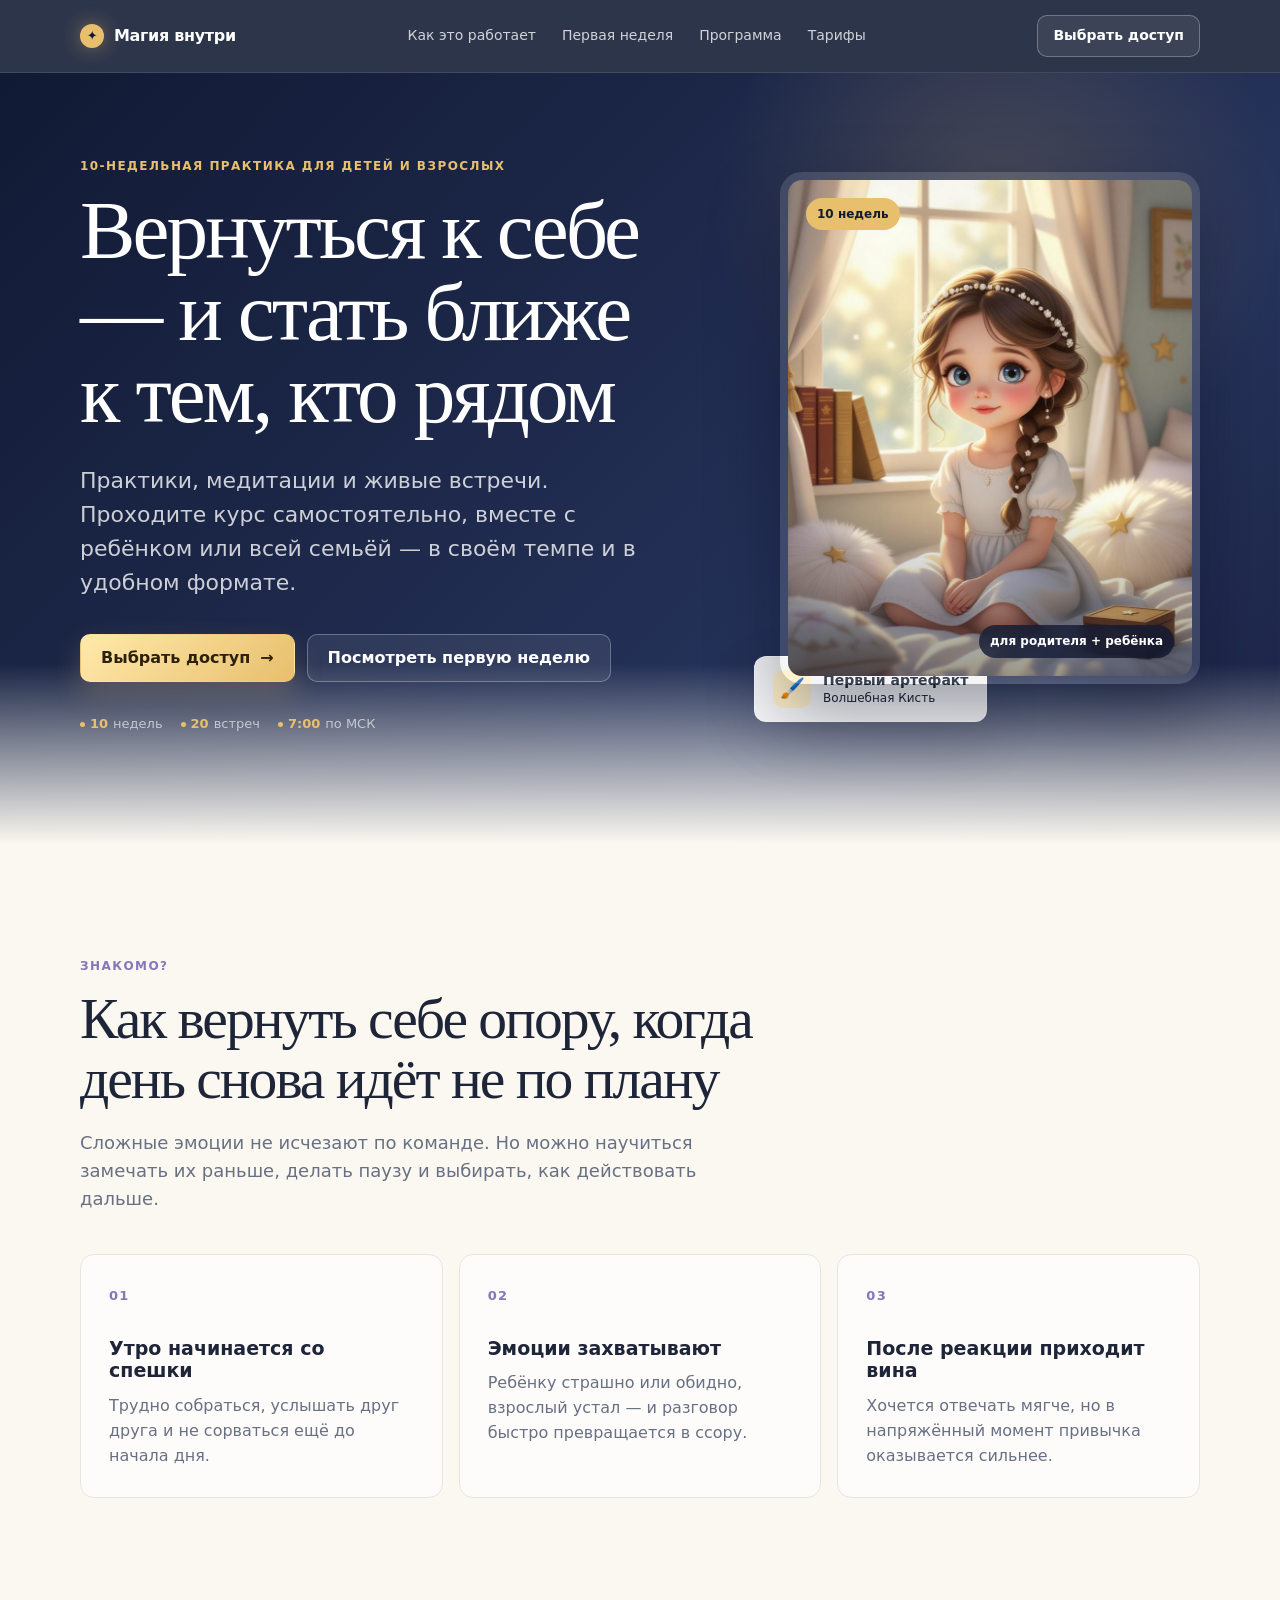
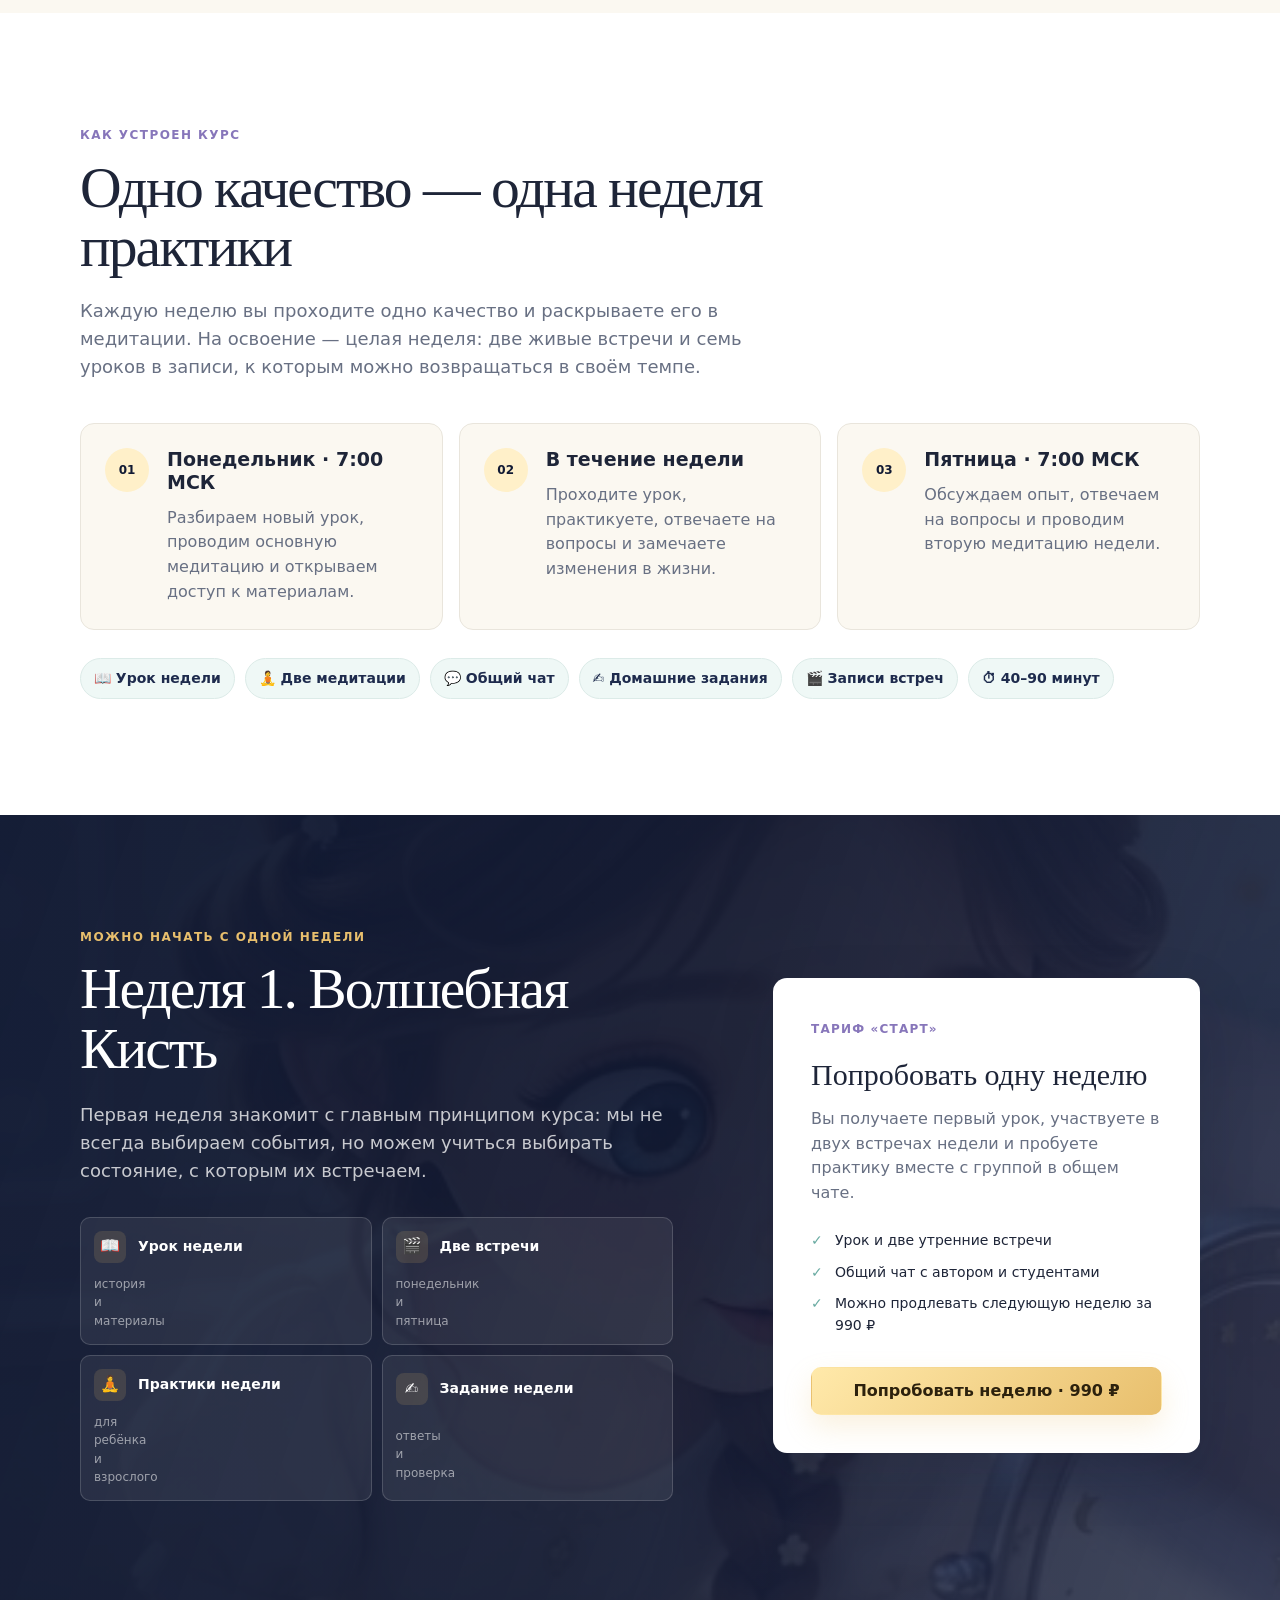
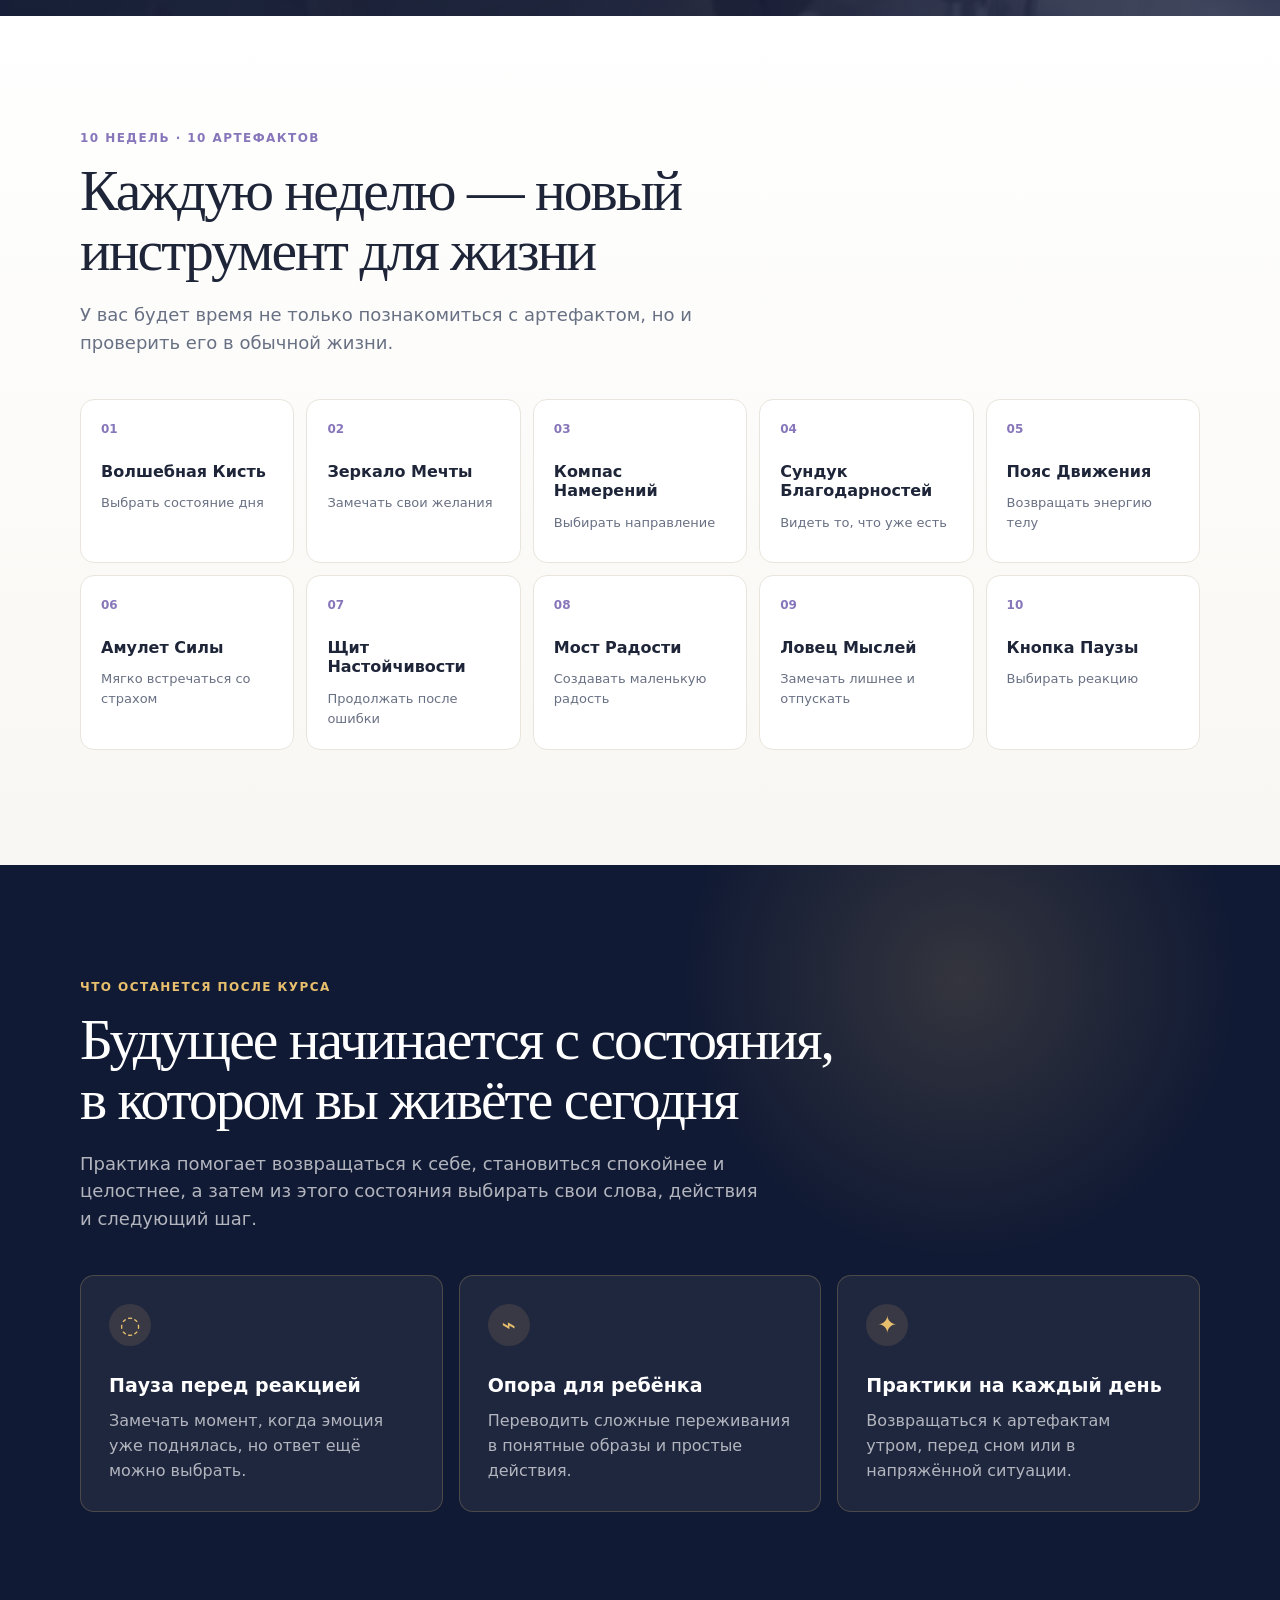
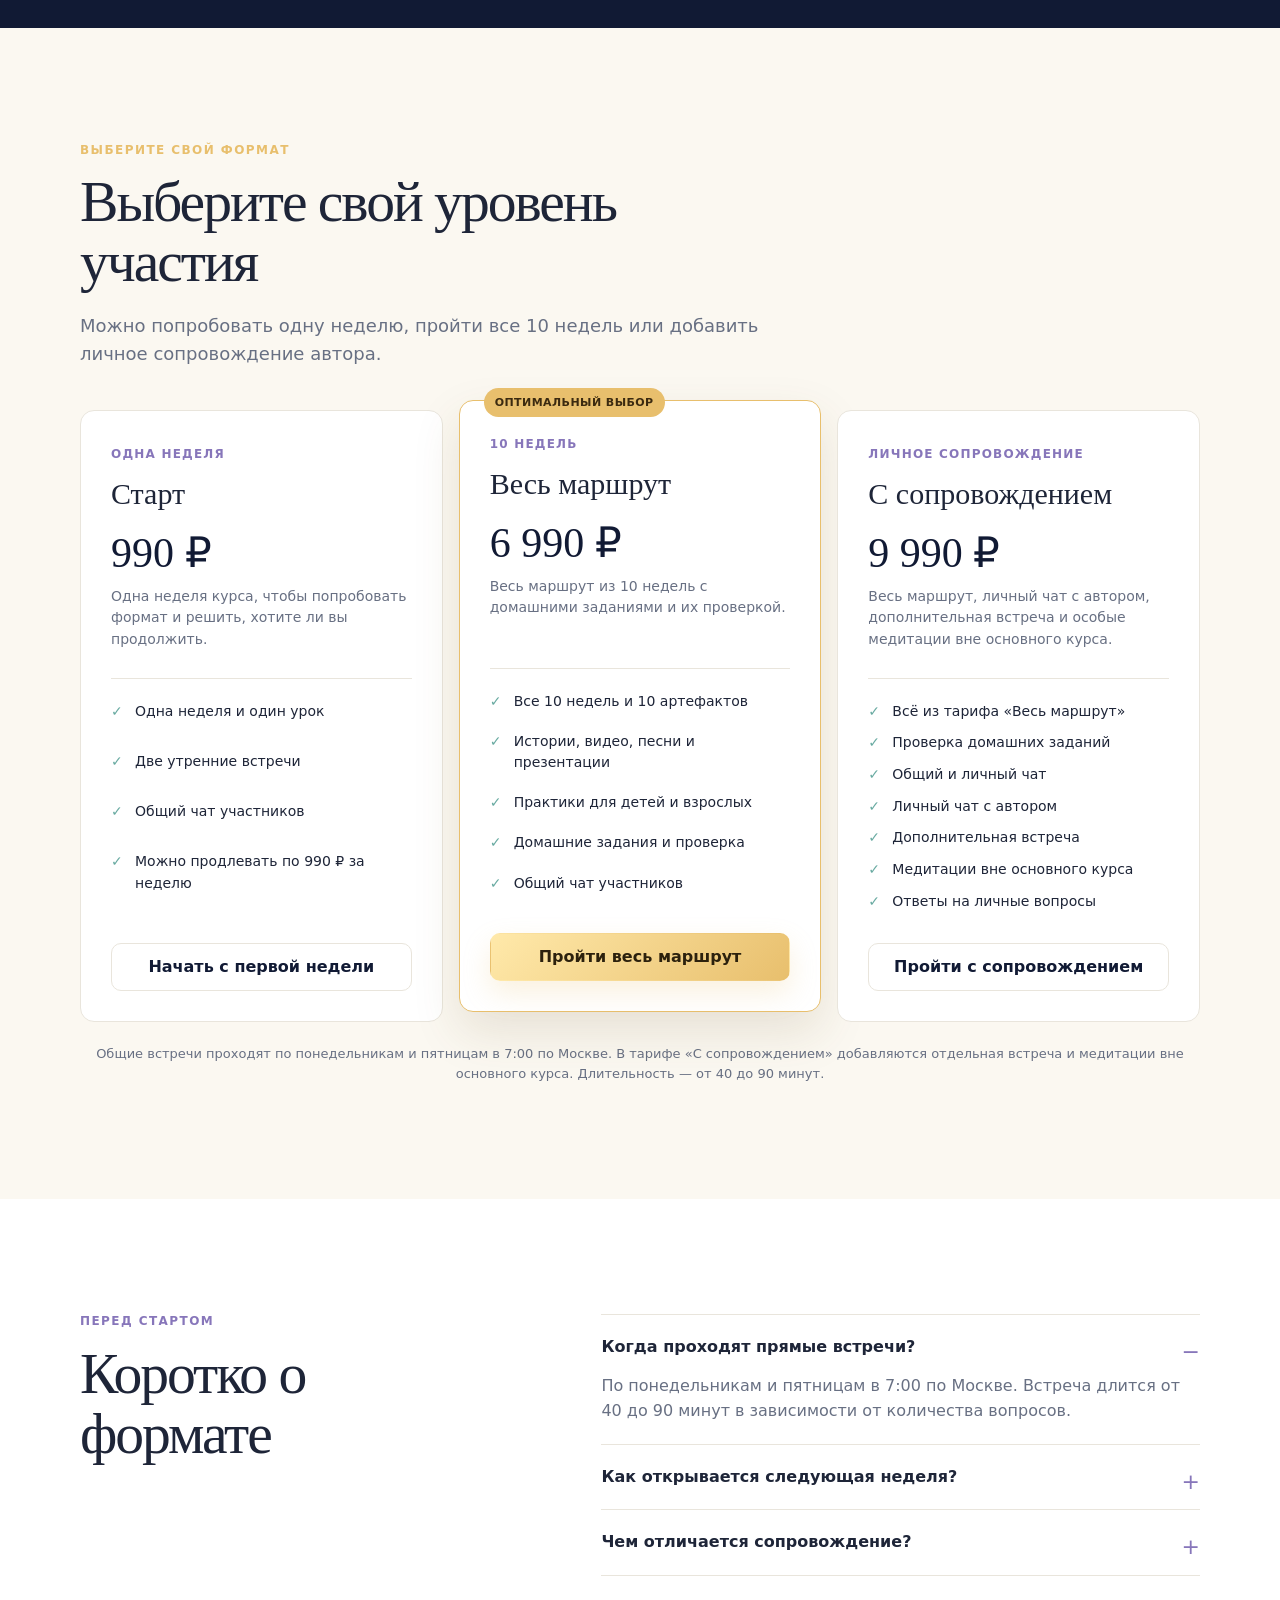
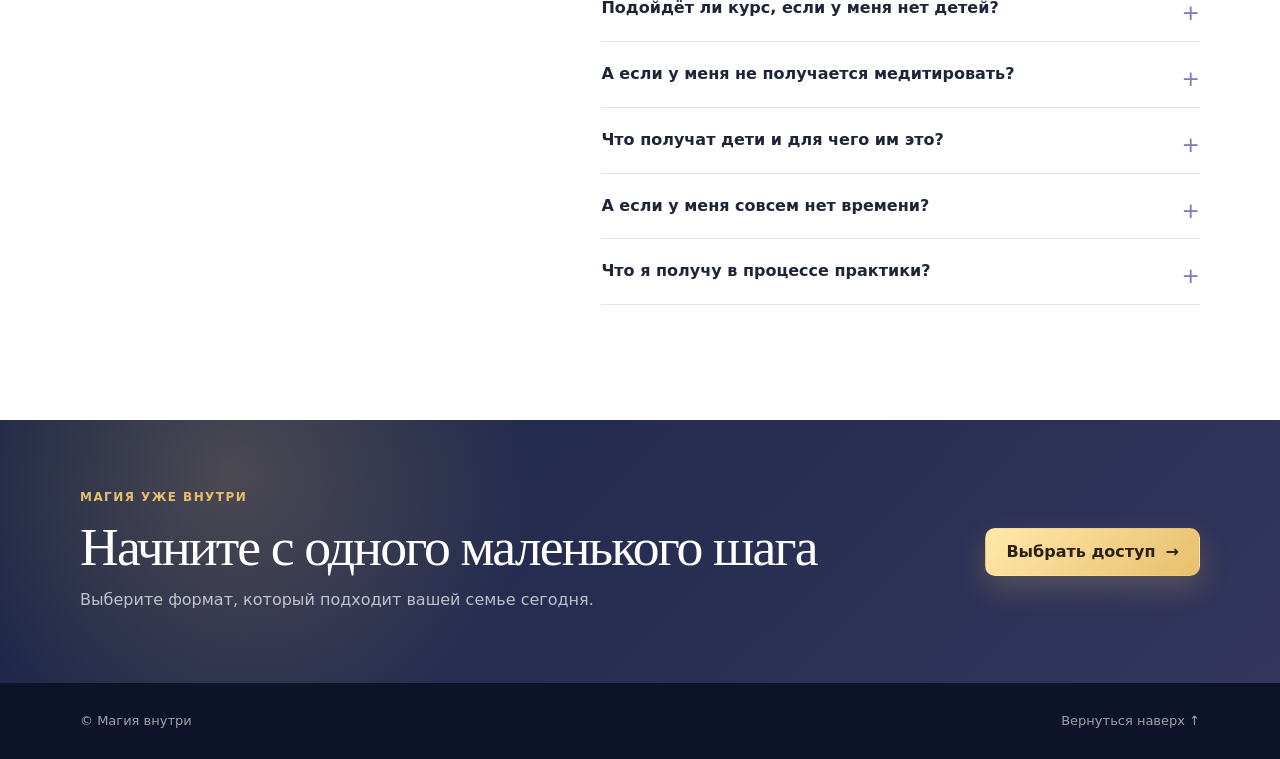
==== commit b2129d52: "Add files via upload" ====
--- a/index.html
+++ b/index.html
@@ -3,426 +3,357 @@
   <head>
     <meta charset="utf-8" />
     <meta name="viewport" content="width=device-width, initial-scale=1" />
-    <title>Магия внутри - курс осознанности для родителей и детей</title>
+    <title>Магия внутри — 10-недельная практика для детей и взрослых</title>
     <meta
       name="description"
-      content="10-дневный курс для взрослых и детей: верните ресурс, спокойствие и внутреннюю опору с помощью 10 артефактов осознанности."
+      content="10-недельная практика для детей и взрослых: медитации, живые встречи и практики для самостоятельного прохождения, занятий с ребёнком или всей семьёй."
     />
     <meta name="theme-color" content="#11162f" />
     <link rel="icon" href="assets/favicon.ico" sizes="any" />
     <link rel="icon" type="image/png" sizes="32x32" href="assets/favicon-32.png" />
     <link rel="apple-touch-icon" sizes="180x180" href="assets/apple-touch-icon.png" />
-    <link rel="stylesheet" href="styles.css" />
+    <link rel="stylesheet" href="styles-lend2.css" />
   </head>
   <body>
     <header class="site-header">
-      <a class="brand" href="#top" aria-label="Магия внутри">
-        <span class="brand-mark"></span>
-        <span>Магия внутри</span>
-      </a>
-      <nav class="nav" aria-label="Навигация">
-        <a href="#audience">Для кого</a>
-        <a href="#program">Программа</a>
-        <a href="#inside">Что внутри</a>
-        <a href="#results">Результаты</a>
-      </nav>
-      <a class="header-cta" href="payment.html">Участвовать</a>
+      <div class="container header-inner">
+        <a class="brand" href="#top" aria-label="Магия внутри — на главную">
+          <span class="brand-mark" aria-hidden="true">✦</span>
+          <span>Магия внутри</span>
+        </a>
+
+        <nav class="nav" aria-label="Навигация по странице">
+          <a href="#how">Как это работает</a>
+          <a href="#day">Первая неделя</a>
+          <a href="#program">Программа</a>
+          <a href="#pricing">Тарифы</a>
+        </nav>
+
+        <a class="button button-small button-outline" href="payment.html">Выбрать доступ</a>
+      </div>
     </header>
 
     <main id="top">
-      <section class="hero" aria-labelledby="hero-title">
-        <img class="hero-bg" src="assets/hero.png" alt="" />
-        <div class="hero-shade"></div>
-        <div class="hero-content">
-          <p class="eyebrow">10 дней. 10 артефактов. Один путь к спокойствию.</p>
-          <h1 id="hero-title">Магия внутри</h1>
-          <p class="hero-lead">
-            Курс для родителей и детей, который помогает выйти из тумана автопилота,
-            вернуть внутренний ресурс и научиться останавливаться до того, как силы заканчиваются.
-          </p>
-          <div class="hero-actions">
-            <a class="button primary" href="payment.html">Нажать волшебную кнопку участия</a>
-            <a class="button secondary" href="#program">Посмотреть маршрут</a>
-          </div>
-        </div>
-      </section>
-
-      <section class="problem split-section" aria-labelledby="problem-title">
-        <div class="section-copy">
-          <p class="eyebrow">Когда день идет на автопилоте</p>
-          <h2 id="problem-title">Шум снаружи и внутри забирает присутствие</h2>
-          <p>
-            Уведомления, дедлайны, чужие ожидания, тревоги о будущем и списки дел
-            незаметно создают ощущение: «я не успеваю, я задыхаюсь, мне нужна остановка».
-          </p>
-          <p>
-            Мир редко дает разрешение на паузу. В этом курсе оно появляется изнутри:
-            через простые ежедневные практики, понятные взрослым и детям.
-          </p>
-        </div>
-        <figure class="media-panel">
-          <img src="assets/fog.png" alt="Слайд о тумане автопилота" />
-        </figure>
-      </section>
-
-      <section class="promise" aria-labelledby="promise-title">
-        <div class="wide-copy">
-          <p class="eyebrow">Подход курса</p>
-          <h2 id="promise-title">Волшебство как язык, осознанность как навык</h2>
-          <p>
-            «Магия внутри» соединяет сказочную форму и практичные инструменты: ребенку
-            легче включиться через образы, а взрослому проще встроить практики в реальную жизнь.
-            Так пауза, благодарность, намерение и движение становятся семейными ритуалами,
-            а не еще одним пунктом в списке дел.
-          </p>
-        </div>
-        <div class="principles">
-          <article>
-            <span>01</span>
-            <h3>Для взрослого</h3>
-            <p>Возвращение контроля, снижение тревоги, фокус на хорошем, опора на тело и дыхание.</p>
-          </article>
-          <article>
-            <span>02</span>
-            <h3>Для ребенка</h3>
-            <p>Чувство безопасности, ясность перед школой, умиротворение перед сном.</p>
-          </article>
-          <article>
-            <span>03</span>
-            <h3>Для семьи</h3>
-            <p>Общий язык спокойствия, который помогает проживать утро, работу, учебу и вечер мягче.</p>
-          </article>
-        </div>
-      </section>
-
-      <section id="audience" class="audience-section" aria-labelledby="audience-title">
-        <div class="wide-copy">
-          <p class="eyebrow">Для кого этот курс</p>
-          <h2 id="audience-title">Узнайте себя, если внутри давно просится пауза</h2>
-          <p>
-            «Магия внутри» создана для современных взрослых, которым уже мало просто
-            понимать себя головой. Здесь вы получаете практики, которые можно проживать
-            вместе с детьми и сразу переносить в обычный день.
-          </p>
-        </div>
-        <div class="audience-grid">
-          <article>
-            <h3>Родителям</h3>
-            <p>Если вы устали от детских истерик, собственных срывов и чувства вины после крика.</p>
-          </article>
-          <article>
-            <h3>Искателям</h3>
-            <p>Если книги и курсы дают понимание, но радость, легкость и устойчивость все еще ускользают.</p>
-          </article>
-          <article>
-            <h3>Помогающим практикам</h3>
-            <p>Если вы много отдаете клиентам и хотите инструменты, которые помогут не выгорать самим.</p>
-          </article>
-          <article>
-            <h3>Мечтателям</h3>
-            <p>Если хочется снова радоваться как в детстве и проживать день не на автопилоте.</p>
-          </article>
-        </div>
-      </section>
-
-      <section class="science-section split-section" aria-labelledby="science-title">
-        <div class="section-copy">
-          <p class="eyebrow">Почему это работает</p>
-          <h2 id="science-title">Два типа медитаций: глубина для взрослых и игра для детей</h2>
-          <p>
-            Для детей это легкие, быстрые и увлекательные практики через сказку, образы,
-            движение и приключение девочки Элли. Ребенок не «занимается медитацией» в скучном
-            взрослом смысле, а играет, проживает историю и незаметно учится управлять состоянием.
-          </p>
-          <p>
-            Для взрослых это серьезное погружение внутрь себя: глубокие объяснения на уровне
-            смыслов, работа с вниманием, дыханием, телом, мыслями и выбором реакции. Так практика
-            становится не разовым упражнением, а внутренним навыком гармонии, радости и устойчивости.
-          </p>
-        </div>
-        <div class="science-points">
-          <article>
-            <span>90 секунд</span>
-            <h3>Кнопка Паузы</h3>
-            <p>Простая практика, которая создает пространство между раздражителем и реакцией.</p>
-          </article>
-          <article>
-            <span>Детский путь</span>
-            <h3>Быстро, легко, увлекательно</h3>
-            <p>Сказочный формат помогает ребенку включаться без сопротивления и с интересом.</p>
-          </article>
-          <article>
-            <span>Взрослый путь</span>
-            <h3>Глубокое погружение</h3>
-            <p>Практика раскрывает смыслы, возвращает контакт с собой и укрепляет эмоциональную опору.</p>
-          </article>
-        </div>
-      </section>
-
-      <section class="wisdom-section" aria-labelledby="wisdom-title">
-        <div class="wide-copy">
-          <p class="eyebrow">Авторитетность методики</p>
-          <h2 id="wisdom-title">Практики внимания идут из глубокой традиции</h2>
-          <p>
-            На протяжении веков мудрецы уделяли внимание не только внешним делам, статусу
-            и достижениям, но и внутреннему состоянию. Они тренировали способность наблюдать
-            мысли, успокаивать дыхание, возвращаться в присутствие и выбирать качество своего дня.
-          </p>
-          <p>
-            Курс переводит эту древнюю практическую мудрость на язык современной семьи:
-            больше гармонии, счастья, радости, восторга и высокого эмоционального состояния
-            не когда-нибудь потом, а в каждом обычном дне.
-          </p>
-        </div>
-      </section>
-
-      <section id="program" class="program split-section reverse" aria-labelledby="program-title">
-        <figure class="media-panel">
-          <img src="assets/map.png" alt="Карта внутреннего путешествия курса" />
-        </figure>
-        <div class="section-copy">
-          <p class="eyebrow">Маршрут</p>
-          <h2 id="program-title">10 дней сбора внутренней силы</h2>
-          <p>
-            Каждый день открывает новый артефакт: от Волшебной Кисти и Компаса Намерений
-            до Кнопки Паузы, Щита Настойчивости и Сундука Благодарностей.
-          </p>
-          <ul class="clean-list">
-            <li>Постепенный темп без перегруза.</li>
-            <li>Практики для взрослых и детей.</li>
-            <li>Осязаемые образы, которые легко запомнить и повторять.</li>
-          </ul>
-        </div>
-      </section>
-
-      <section class="artifacts-section" aria-labelledby="artifacts-title">
-        <div class="wide-copy">
-          <p class="eyebrow">Ваш арсенал нейроалхимика</p>
-          <h2 id="artifacts-title">10 артефактов, которые остаются с вами после курса</h2>
-        </div>
-        <div class="artifact-list">
-          <article>
-            <h3>Волшебная Кисть</h3>
-            <p>Помогает заметить, что день можно раскрасить своим выбором, а не только обстоятельствами.</p>
-          </article>
-          <article>
-            <h3>Зеркало Мечты</h3>
-            <p>Возвращает контакт с желаниями и с тем состоянием, в котором хочется жить.</p>
-          </article>
-          <article>
-            <h3>Компас Намерений</h3>
-            <p>Учит выбирать направление дня и действовать не из суеты, а из внутренней опоры.</p>
-          </article>
-          <article>
-            <h3>Сундук Благодарностей</h3>
-            <p>Переносит внимание на то, что уже есть, и тренирует базовый уровень счастья.</p>
-          </article>
-          <article>
-            <h3>Пояс Движения</h3>
-            <p>Через тело помогает стряхнуть усталость, напряжение и застрявшие эмоции.</p>
-          </article>
-          <article>
-            <h3>Ловец Мыслей</h3>
-            <p>Задает главный вопрос: «Эта мысль мне служит?» - и помогает отпускать лишнее.</p>
-          </article>
-          <article>
-            <h3>Амулет Силы</h3>
-            <p>Помогает успокоить страх, вспомнить о внутренней устойчивости и действовать мягче.</p>
-          </article>
-          <article>
-            <h3>Щит Настойчивости</h3>
-            <p>Поддерживает, когда страшно ошибиться, хочется бросить или не хватает веры в себя.</p>
-          </article>
-          <article>
-            <h3>Волшебный Мост Радости</h3>
-            <p>Учит замечать хорошее, создавать маленькую радость и возвращать светлое состояние.</p>
-          </article>
-          <article>
-            <h3>Кнопка Паузы</h3>
-            <p>Возвращает свободу выбора реакции в момент раздражения, усталости или тревоги.</p>
-          </article>
-        </div>
-      </section>
-
-      <section id="results" class="matrix-section" aria-labelledby="results-title">
-        <div class="wide-copy">
-          <p class="eyebrow">Интеграция в жизнь</p>
-          <h2 id="results-title">Что меняется в обычных семейных ситуациях</h2>
-        </div>
-        <div class="result-grid">
-          <article>
-            <h3>Утренняя суета</h3>
-            <p>Взрослый возвращает спокойствие через дыхание, ребенок получает чувство безопасности.</p>
-          </article>
-          <article>
-            <h3>Страх перед школой или работой</h3>
-            <p>Тревога снижается, появляется уверенность, мысли становятся легче и яснее.</p>
-          </article>
-          <article>
-            <h3>Вечерняя усталость</h3>
-            <p>Фокус переносится на хорошие моменты дня, перед сном становится тише внутри.</p>
-          </article>
-        </div>
-        <figure class="wide-image">
-          <img src="assets/matrix.png" alt="Матрица семьи: инструменты взрослого и ребенка" />
-        </figure>
-      </section>
-
-      <section class="future-section" aria-labelledby="future-title">
-        <div class="wide-copy">
-          <p class="eyebrow">Результаты через 30 дней</p>
-          <h2 id="future-title">Больше гармонии, счастья и радости в обычной жизни</h2>
-        </div>
-        <div class="future-grid">
-          <article>
-            <span>01</span>
-            <h3>Больше устойчивости</h3>
-            <p>Вы быстрее возвращаетесь в спокойствие и не отдаете весь день одной эмоции.</p>
-          </article>
-          <article>
-            <span>02</span>
-            <h3>Меньше ссор</h3>
-            <p>У семьи появляется общий тайный язык: «нажать на паузу», «поймать мысль», «достать щит».</p>
-          </article>
-          <article>
-            <span>03</span>
-            <h3>Больше радости</h3>
-            <p>Вы учитесь быть счастливее здесь и сейчас, а не только после больших достижений.</p>
-          </article>
-          <article>
-            <span>04</span>
-            <h3>Выше эмоциональное состояние</h3>
-            <p>В доме становится больше легкости, восторга, тепла и ощущения, что день можно выбирать.</p>
-          </article>
-          <article>
-            <span>05</span>
-            <h3>Ребенку легче учиться</h3>
-            <p>Когда тревоги меньше, появляется больше энергии для внимания, творчества и смелых решений.</p>
-          </article>
-          <article>
-            <span>06</span>
-            <h3>Практики остаются с вами</h3>
-            <p>Артефакты становятся понятными семейными инструментами, к которым можно возвращаться снова.</p>
-          </article>
-        </div>
-      </section>
-
-      <section id="inside" class="inside split-section" aria-labelledby="inside-title">
-        <div class="section-copy">
-          <p class="eyebrow">Внутри курса</p>
-          <h2 id="inside-title">Материалы, которые хочется открывать каждый день</h2>
-          <p>
-            В курсе есть презентации для взрослых и детей, увлекательная мультипликация
-            и вдохновляющие песни на каждый день. Формат помогает не объяснять осознанность
-            сухими словами, а проживать ее через образ, звук и действие.
-          </p>
-          <div class="feature-line">
-            <span>Презентации</span>
-            <span>Мультфильмы</span>
-            <span>Песни</span>
-            <span>Практики</span>
-          </div>
-        </div>
-        <figure class="media-panel">
-          <img src="assets/chest.png" alt="Сундук материалов курса" />
-        </figure>
-      </section>
-
-      <section class="transformation" aria-labelledby="transformation-title">
-        <img src="assets/bridge.png" alt="" />
-        <div class="transformation-copy">
-          <p class="eyebrow">Мост трансформации</p>
-          <h2 id="transformation-title">От серости и стресса к месту, где есть сила</h2>
-          <p>
-            Практики курса не отменяют реальность. Они помогают переписать базовый уровень
-            спокойствия: заметить паузу, выбрать реакцию и найти ресурс даже в плотном дне.
-          </p>
-        </div>
-      </section>
-
-      <section id="join" class="join" aria-labelledby="join-title">
-        <div class="join-copy">
-          <p class="eyebrow">Твой выбор</p>
-          <h2 id="join-title">Дайте себе разрешение остановиться</h2>
-          <p>
-            Магия уже внутри вас. Начните 10-дневное путешествие, чтобы забрать свои артефакты
-            и открыть первую страницу спокойствия сегодня.
-          </p>
-          <a class="button primary" href="payment.html">
-            Записаться на курс
-          </a>
-        </div>
-        <figure class="join-image">
-          <img src="assets/choice.png" alt="Компас в ладони как символ выбора" />
-        </figure>
-      </section>
-
-      <section class="price-section" aria-labelledby="price-title">
-        <div class="price-card">
-          <div class="price-copy">
-            <p class="eyebrow">Спецпредложение</p>
-            <h2 id="price-title">Успейте забрать курс по эксклюзивной цене</h2>
+      <section class="hero">
+        <div class="container hero-grid">
+          <div class="hero-copy">
+            <p class="eyebrow">10-недельная практика для детей и взрослых</p>
+            <h1>Вернуться к себе — и стать ближе к тем, кто рядом</h1>
+            <p class="hero-lead">
+              Практики, медитации и живые встречи. Проходите курс самостоятельно, вместе
+              с ребёнком или всей семьёй — в своём темпе и в удобном формате.
+            </p>
+            <div class="hero-actions">
+              <a class="button button-primary" href="#pricing">Выбрать доступ <span aria-hidden="true">→</span></a>
+              <a class="button button-ghost" href="#day">Посмотреть первую неделю</a>
+            </div>
+            <div class="hero-facts" aria-label="Коротко о курсе">
+              <span><strong>10</strong> недель</span>
+              <span><strong>20</strong> встреч</span>
+              <span><strong>7:00</strong> по МСК</span>
+            </div>
+          </div>
+
+          <div class="hero-visual">
+            <div class="hero-image-wrap">
+              <img src="assets/course/day1.jpg" alt="Элли — героиня сказочного курса" />
+              <span class="image-badge image-badge-top">10 недель</span>
+              <span class="image-badge image-badge-bottom">для родителя + ребёнка</span>
+            </div>
+            <div class="hero-note">
+              <span class="note-icon" aria-hidden="true">🖌️</span>
+              <span><strong>Первый артефакт</strong><br />Волшебная Кисть</span>
+            </div>
+          </div>
+        </div>
+      </section>
+
+      <section class="section problem-section" aria-labelledby="problem-title">
+        <div class="container">
+          <div class="section-heading narrow">
+            <p class="eyebrow eyebrow-dark">Знакомо?</p>
+            <h2 id="problem-title">Как вернуть себе опору, когда день снова идёт не по плану</h2>
             <p>
-              Пока счетчик тикает, участие в 10-дневном семейном квесте «Магия внутри»
-              стоит <strong>9 990 руб.</strong> После окончания акции стоимость может измениться.
+              Сложные эмоции не исчезают по команде. Но можно научиться замечать их раньше,
+              делать паузу и выбирать, как действовать дальше.
             </p>
           </div>
-          <div class="timer" aria-label="Таймер до окончания акции">
-            <div>
-              <span data-countdown-days>05</span>
-              <small>дней</small>
-            </div>
-            <div>
-              <span data-countdown-hours>12</span>
-              <small>часов</small>
-            </div>
-            <div>
-              <span data-countdown-minutes>00</span>
-              <small>минут</small>
-            </div>
-            <div>
-              <span data-countdown-seconds>00</span>
-              <small>секунд</small>
-            </div>
-          </div>
-          <a class="button primary" href="payment.html">Перейти к оплате</a>
+
+          <div class="three-cards problem-cards">
+            <article class="soft-card">
+              <span class="card-number">01</span>
+              <h3>Утро начинается со спешки</h3>
+              <p>Трудно собраться, услышать друг друга и не сорваться ещё до начала дня.</p>
+            </article>
+            <article class="soft-card">
+              <span class="card-number">02</span>
+              <h3>Эмоции захватывают</h3>
+              <p>Ребёнку страшно или обидно, взрослый устал — и разговор быстро превращается в ссору.</p>
+            </article>
+            <article class="soft-card">
+              <span class="card-number">03</span>
+              <h3>После реакции приходит вина</h3>
+              <p>Хочется отвечать мягче, но в напряжённый момент привычка оказывается сильнее.</p>
+            </article>
+          </div>
+        </div>
+      </section>
+
+      <section id="how" class="section how-section" aria-labelledby="how-title">
+        <div class="container">
+          <div class="section-heading">
+            <p class="eyebrow eyebrow-dark">Как устроен курс</p>
+            <h2 id="how-title">Одно качество — одна неделя практики</h2>
+            <p>Каждую неделю вы проходите одно качество и раскрываете его в медитации. На освоение — целая неделя: две живые встречи и семь уроков в записи, к которым можно возвращаться в своём темпе.</p>
+          </div>
+
+          <div class="steps">
+            <article class="step">
+              <div class="step-icon">01</div>
+              <div>
+                <h3>Понедельник · 7:00 МСК</h3>
+                <p>Разбираем новый урок, проводим основную медитацию и открываем доступ к материалам.</p>
+              </div>
+            </article>
+            <article class="step">
+              <div class="step-icon">02</div>
+              <div>
+                <h3>В течение недели</h3>
+                <p>Проходите урок, практикуете, отвечаете на вопросы и замечаете изменения в жизни.</p>
+              </div>
+            </article>
+            <article class="step">
+              <div class="step-icon">03</div>
+              <div>
+                <h3>Пятница · 7:00 МСК</h3>
+                <p>Обсуждаем опыт, отвечаем на вопросы и проводим вторую медитацию недели.</p>
+              </div>
+            </article>
+          </div>
+
+          <div class="format-row" aria-label="Форматы внутри курса">
+            <span>📖 Урок недели</span>
+            <span>🧘 Две медитации</span>
+            <span>💬 Общий чат</span>
+            <span>✍️ Домашние задания</span>
+            <span>🎬 Записи встреч</span>
+            <span>⏱ 40–90 минут</span>
+          </div>
+        </div>
+      </section>
+
+      <section id="day" class="section day-section" aria-labelledby="day-title">
+        <div class="container day-grid">
+          <div class="day-copy">
+            <p class="eyebrow">Можно начать с одной недели</p>
+            <h2 id="day-title">Неделя 1. Волшебная Кисть</h2>
+            <p class="lead">
+              Первая неделя знакомит с главным принципом курса: мы не всегда выбираем события,
+              но можем учиться выбирать состояние, с которым их встречаем.
+            </p>
+
+            <div class="day-list">
+              <div><span>📖</span><strong>Урок недели</strong><small>история и материалы</small></div>
+              <div><span>🎬</span><strong>Две встречи</strong><small>понедельник и пятница</small></div>
+              <div><span>🧘</span><strong>Практики недели</strong><small>для ребёнка и взрослого</small></div>
+              <div><span>✍️</span><strong>Задание недели</strong><small>ответы и проверка</small></div>
+            </div>
+          </div>
+
+          <aside class="preview-card">
+            <span class="preview-label">Тариф «Старт»</span>
+            <h3>Попробовать одну неделю</h3>
+            <p>
+              Вы получаете первый урок, участвуете в двух встречах недели и пробуете практику
+              вместе с группой в общем чате.
+            </p>
+            <ul class="check-list">
+              <li>Урок и две утренние встречи</li>
+              <li>Общий чат с автором и студентами</li>
+              <li>Можно продлевать следующую неделю за 990 ₽</li>
+            </ul>
+            <a class="button button-primary button-wide" href="payment.html#day1">Попробовать неделю · 990 ₽</a>
+          </aside>
+        </div>
+      </section>
+
+      <section id="program" class="section program-section" aria-labelledby="program-title">
+        <div class="container">
+          <div class="section-heading">
+            <p class="eyebrow eyebrow-dark">10 недель · 10 артефактов</p>
+            <h2 id="program-title">Каждую неделю — новый инструмент для жизни</h2>
+            <p>У вас будет время не только познакомиться с артефактом, но и проверить его в обычной жизни.</p>
+          </div>
+
+          <div class="program-grid">
+            <article><span>01</span><h3>Волшебная Кисть</h3><p>Выбрать состояние дня</p></article>
+            <article><span>02</span><h3>Зеркало Мечты</h3><p>Замечать свои желания</p></article>
+            <article><span>03</span><h3>Компас Намерений</h3><p>Выбирать направление</p></article>
+            <article><span>04</span><h3>Сундук Благодарностей</h3><p>Видеть то, что уже есть</p></article>
+            <article><span>05</span><h3>Пояс Движения</h3><p>Возвращать энергию телу</p></article>
+            <article><span>06</span><h3>Амулет Силы</h3><p>Мягко встречаться со страхом</p></article>
+            <article><span>07</span><h3>Щит Настойчивости</h3><p>Продолжать после ошибки</p></article>
+            <article><span>08</span><h3>Мост Радости</h3><p>Создавать маленькую радость</p></article>
+            <article><span>09</span><h3>Ловец Мыслей</h3><p>Замечать лишнее и отпускать</p></article>
+            <article><span>10</span><h3>Кнопка Паузы</h3><p>Выбирать реакцию</p></article>
+          </div>
+        </div>
+      </section>
+
+      <section class="section results-section" aria-labelledby="results-title">
+        <div class="container">
+          <div class="section-heading light-heading">
+            <p class="eyebrow">Что останется после курса</p>
+            <h2 id="results-title">Будущее начинается с состояния, в котором вы живёте сегодня</h2>
+            <p>Практика помогает возвращаться к себе, становиться спокойнее и целостнее, а затем из этого состояния выбирать свои слова, действия и следующий шаг.</p>
+          </div>
+
+          <div class="three-cards result-cards">
+            <article>
+              <span class="result-icon">◌</span>
+              <h3>Пауза перед реакцией</h3>
+              <p>Замечать момент, когда эмоция уже поднялась, но ответ ещё можно выбрать.</p>
+            </article>
+            <article>
+              <span class="result-icon">⌁</span>
+              <h3>Опора для ребёнка</h3>
+              <p>Переводить сложные переживания в понятные образы и простые действия.</p>
+            </article>
+            <article>
+              <span class="result-icon">✦</span>
+              <h3>Практики на каждый день</h3>
+              <p>Возвращаться к артефактам утром, перед сном или в напряжённой ситуации.</p>
+            </article>
+          </div>
+        </div>
+      </section>
+
+      <section id="pricing" class="section pricing-section" aria-labelledby="pricing-title">
+        <div class="container">
+          <div class="section-heading pricing-heading">
+            <p class="eyebrow">Выберите свой формат</p>
+            <h2 id="pricing-title">Выберите свой уровень участия</h2>
+            <p>Можно попробовать одну неделю, пройти все 10 недель или добавить личное сопровождение автора.</p>
+          </div>
+
+          <div class="pricing-grid">
+            <article class="price-card">
+              <div class="price-card-top">
+                <span class="price-kicker">Одна неделя</span>
+                <h3>Старт</h3>
+                <p class="price">990 ₽</p>
+                <p class="price-description">Одна неделя курса, чтобы попробовать формат и решить, хотите ли вы продолжить.</p>
+              </div>
+              <ul class="feature-list">
+                <li>Одна неделя и один урок</li>
+                <li>Две утренние встречи</li>
+                <li>Общий чат участников</li>
+                <li>Можно продлевать по 990 ₽ за неделю</li>
+              </ul>
+              <a class="button button-secondary button-wide" href="payment.html#day1">Начать с первой недели</a>
+            </article>
+
+            <article class="price-card price-card-featured">
+              <span class="popular-badge">Оптимальный выбор</span>
+              <div class="price-card-top">
+                <span class="price-kicker">10 недель</span>
+                <h3>Весь маршрут</h3>
+                <p class="price">6 990 ₽</p>
+                <p class="price-description">Весь маршрут из 10 недель с домашними заданиями и их проверкой.</p>
+              </div>
+              <ul class="feature-list">
+                <li>Все 10 недель и 10 артефактов</li>
+                <li>Истории, видео, песни и презентации</li>
+                <li>Практики для детей и взрослых</li>
+                <li>Домашние задания и проверка</li>
+                <li>Общий чат участников</li>
+              </ul>
+              <a class="button button-primary button-wide" href="payment.html#full">Пройти весь маршрут</a>
+            </article>
+
+            <article class="price-card">
+              <div class="price-card-top">
+                <span class="price-kicker">Личное сопровождение</span>
+                <h3>С сопровождением</h3>
+                <p class="price">9 990 ₽</p>
+                <p class="price-description">Весь маршрут, личный чат с автором, дополнительная встреча и особые медитации вне основного курса.</p>
+              </div>
+              <ul class="feature-list">
+                <li>Всё из тарифа «Весь маршрут»</li>
+                <li>Проверка домашних заданий</li>
+                <li>Общий и личный чат</li>
+                <li>Личный чат с автором</li>
+                <li>Дополнительная встреча</li>
+                <li>Медитации вне основного курса</li>
+                <li>Ответы на личные вопросы</li>
+              </ul>
+              <a class="button button-secondary button-wide" href="payment.html#support">Пройти с сопровождением</a>
+            </article>
+          </div>
+          <p class="pricing-note">Общие встречи проходят по понедельникам и пятницам в 7:00 по Москве. В тарифе «С сопровождением» добавляются отдельная встреча и медитации вне основного курса. Длительность — от 40 до 90 минут.</p>
+        </div>
+      </section>
+
+      <section class="section faq-section" aria-labelledby="faq-title">
+        <div class="container faq-grid">
+          <div class="section-heading narrow">
+            <p class="eyebrow eyebrow-dark">Перед стартом</p>
+            <h2 id="faq-title">Коротко о формате</h2>
+          </div>
+          <div class="faq-list">
+            <details open>
+              <summary>Когда проходят прямые встречи?</summary>
+              <p>По понедельникам и пятницам в 7:00 по Москве. Встреча длится от 40 до 90 минут в зависимости от количества вопросов.</p>
+            </details>
+            <details>
+              <summary>Как открывается следующая неделя?</summary>
+              <p>Следующий урок открывается после выполнения заданий текущего урока. Обычно новый материал становится доступен к воскресенью, если ответы отправлены вовремя.</p>
+            </details>
+            <details>
+              <summary>Чем отличается сопровождение?</summary>
+              <p>На всех тарифах есть общий чат. В тарифе «С сопровождением» можно задавать вопросы автору лично, приходить на дополнительную встречу и получать дополнительные медитации, которых нет в основном курсе.</p>
+            </details>
+            <details>
+              <summary>Подойдёт ли курс, если у меня нет детей?</summary>
+              <p>Да. Взрослые практики можно проходить самостоятельно, а материалы для детей использовать только по желанию. Курс помогает замечать своё состояние, возвращать внимание и спокойнее реагировать в повседневной жизни.</p>
+            </details>
+            <details>
+              <summary>А если у меня не получается медитировать?</summary>
+              <p>Это нормально: цель практики не в том, чтобы полностью остановить мысли. Начните с 3–5 минут, мягко возвращая внимание к дыханию, телу или голосу ведущего. Важно не заставлять себя: если практика вызывает сильный дискомфорт, её стоит остановить и обсудить состояние со специалистом.</p>
+            </details>
+            <details>
+              <summary>Что получат дети и для чего им это?</summary>
+              <p>Дети учатся замечать эмоции, называть своё состояние, переключать внимание и успокаиваться перед реакцией. Это может поддерживать внимание, эмоциональную осознанность и саморегуляцию.</p>
+            </details>
+            <details>
+              <summary>А если у меня совсем нет времени?</summary>
+              <p>Начните с короткой версии на 5–10 минут. Важнее регулярность и возвращение к практике, чем идеальная длительность. Даже одна осознанная пауза, несколько спокойных вдохов или короткое наблюдение за телом — уже шаг к интеграции навыка.</p>
+            </details>
+            <details>
+              <summary>Что я получу в процессе практики?</summary>
+              <p>Не обещание мгновенной перемены, а понятные навыки: замечать напряжение раньше, делать паузу перед привычной реакцией, лучше чувствовать тело и разговаривать с близкими о состоянии. Результат у каждого проявляется по-разному и зависит от регулярности практики.</p>
+            </details>
+          </div>
+        </div>
+      </section>
+
+      <section class="final-cta" aria-labelledby="final-title">
+        <div class="container final-cta-inner">
+          <div>
+            <p class="eyebrow">Магия уже внутри</p>
+            <h2 id="final-title">Начните с одного маленького шага</h2>
+            <p>Выберите формат, который подходит вашей семье сегодня.</p>
+          </div>
+          <a class="button button-primary" href="#pricing">Выбрать доступ <span aria-hidden="true">→</span></a>
         </div>
       </section>
     </main>
-    <script>
-      (() => {
-        const duration = (5 * 24 + 12) * 60 * 60 * 1000;
-        const storageKey = "magiaVnutriOfferDeadline";
-        let deadline = Number(localStorage.getItem(storageKey));
-
-        if (!deadline || deadline < Date.now()) {
-          deadline = Date.now() + duration;
-          localStorage.setItem(storageKey, String(deadline));
-        }
-
-        const daysEl = document.querySelector("[data-countdown-days]");
-        const hoursEl = document.querySelector("[data-countdown-hours]");
-        const minutesEl = document.querySelector("[data-countdown-minutes]");
-        const secondsEl = document.querySelector("[data-countdown-seconds]");
-
-        const pad = (value) => String(value).padStart(2, "0");
-
-        const render = () => {
-          const diff = Math.max(0, deadline - Date.now());
-          const days = Math.floor(diff / 86400000);
-          const hours = Math.floor((diff % 86400000) / 3600000);
-          const minutes = Math.floor((diff % 3600000) / 60000);
-          const seconds = Math.floor((diff % 60000) / 1000);
-
-          daysEl.textContent = pad(days);
-          hoursEl.textContent = pad(hours);
-          minutesEl.textContent = pad(minutes);
-          secondsEl.textContent = pad(seconds);
-        };
-
-        render();
-        setInterval(render, 1000);
-      })();
-    </script>
+
+    <footer class="site-footer">
+      <div class="container footer-inner">
+        <span>© Магия внутри</span>
+        <a href="#top">Вернуться наверх ↑</a>
+      </div>
+    </footer>
   </body>
-</html>
+</html>
--- a/styles-lend2.css
+++ b/styles-lend2.css
@@ -0,0 +1,265 @@
+:root {
+  --ink: #1e2538;
+  --muted: #687083;
+  --navy: #111a34;
+  --navy-soft: #1e2b4d;
+  --cream: #fbf8f1;
+  --paper: #ffffff;
+  --line: #e9e5dc;
+  --gold: #e8bf6d;
+  --gold-soft: #fff0c9;
+  --lilac: #8776ba;
+  --teal: #68aaa1;
+  --shadow: 0 20px 60px rgba(20, 27, 51, 0.12);
+  --radius: 14px;
+}
+
+* { box-sizing: border-box; }
+html { scroll-behavior: smooth; }
+body {
+  margin: 0;
+  color: var(--ink);
+  background: var(--cream);
+  font-family: Inter, ui-sans-serif, system-ui, -apple-system, BlinkMacSystemFont, "Segoe UI", sans-serif;
+  font-size: 16px;
+  line-height: 1.55;
+  overflow-x: hidden;
+}
+img { display: block; max-width: 100%; }
+a { color: inherit; text-decoration: none; }
+a:focus-visible, summary:focus-visible { outline: 3px solid rgba(104, 170, 161, .65); outline-offset: 4px; }
+
+.container { width: min(1120px, calc(100% - 48px)); margin: 0 auto; }
+
+.site-header {
+  position: sticky;
+  top: 0;
+  z-index: 10;
+  color: white;
+  background: rgba(17, 26, 52, .88);
+  border-bottom: 1px solid rgba(255, 255, 255, .1);
+  backdrop-filter: blur(18px);
+}
+.header-inner {
+  min-height: 72px;
+  display: flex;
+  align-items: center;
+  justify-content: space-between;
+  gap: 28px;
+}
+.brand { display: inline-flex; align-items: center; gap: 10px; font-weight: 800; letter-spacing: -.02em; white-space: nowrap; }
+.brand-mark {
+  display: grid;
+  place-items: center;
+  width: 24px;
+  height: 24px;
+  color: var(--navy);
+  font-size: 13px;
+  border-radius: 50%;
+  background: var(--gold);
+  box-shadow: 0 0 20px rgba(232, 191, 109, .45);
+}
+.nav { display: flex; align-items: center; gap: 26px; color: rgba(255, 255, 255, .78); font-size: 14px; }
+.nav a { transition: color 180ms ease; }
+.nav a:hover { color: white; }
+
+.button {
+  min-height: 48px;
+  display: inline-flex;
+  align-items: center;
+  justify-content: center;
+  gap: 10px;
+  padding: 13px 20px;
+  border: 1px solid transparent;
+  border-radius: 10px;
+  font-weight: 800;
+  line-height: 1.1;
+  transition: transform 180ms ease, box-shadow 180ms ease, background 180ms ease, border-color 180ms ease;
+}
+.button:hover { transform: translateY(-2px); }
+.button-small { min-height: 42px; padding: 10px 15px; font-size: 14px; }
+.button-wide { width: 100%; }
+.button-primary { color: #2c210d; background: linear-gradient(135deg, #ffe9aa, var(--gold)); box-shadow: 0 12px 28px rgba(232, 191, 109, .22); }
+.button-primary:hover { box-shadow: 0 16px 34px rgba(232, 191, 109, .32); }
+.button-secondary { color: var(--navy); background: white; border-color: var(--line); }
+.button-secondary:hover { border-color: var(--gold); }
+.button-outline { color: white; border-color: rgba(255, 255, 255, .28); background: rgba(255, 255, 255, .07); }
+.button-ghost { color: white; border-color: rgba(255, 255, 255, .28); background: rgba(255, 255, 255, .08); }
+
+.eyebrow {
+  margin: 0 0 14px;
+  color: var(--gold);
+  font-size: 12px;
+  font-weight: 900;
+  letter-spacing: .12em;
+  line-height: 1.3;
+  text-transform: uppercase;
+}
+.eyebrow-dark { color: var(--lilac); }
+h1, h2, h3, p { overflow-wrap: anywhere; }
+h1, h2 { margin: 0; font-family: Georgia, "Times New Roman", serif; font-weight: 500; letter-spacing: -.035em; }
+h1 { max-width: 720px; color: white; font-size: clamp(48px, 6.5vw, 86px); line-height: .99; }
+h2 { max-width: 780px; color: var(--ink); font-size: clamp(36px, 4.5vw, 62px); line-height: 1.04; }
+h3 { margin: 0; font-size: 19px; line-height: 1.2; }
+p { margin: 0; }
+
+.hero {
+  position: relative;
+  color: white;
+  overflow: hidden;
+  background: radial-gradient(circle at 78% 18%, rgba(232, 191, 109, .2), transparent 24%), linear-gradient(135deg, var(--navy), #26335b 70%, #1b2344);
+}
+.hero::after {
+  position: absolute;
+  inset: auto 0 0;
+  height: 180px;
+  content: "";
+  background: linear-gradient(transparent, var(--cream));
+  pointer-events: none;
+}
+.hero-grid {
+  min-height: 700px;
+  display: grid;
+  grid-template-columns: minmax(0, 1.05fr) minmax(360px, .75fr);
+  align-items: center;
+  gap: clamp(48px, 8vw, 110px);
+  padding-top: 86px;
+  padding-bottom: 110px;
+}
+.hero-copy, .hero-visual { position: relative; z-index: 1; }
+.hero-lead { max-width: 620px; margin-top: 28px; color: rgba(255, 255, 255, .78); font-size: clamp(18px, 2vw, 22px); }
+.hero-actions { display: flex; flex-wrap: wrap; gap: 12px; margin-top: 34px; }
+.hero-facts { display: flex; flex-wrap: wrap; gap: 10px 18px; margin-top: 32px; color: rgba(255, 255, 255, .62); font-size: 13px; }
+.hero-facts span { display: inline-flex; align-items: center; gap: 5px; }
+.hero-facts span::before { width: 5px; height: 5px; content: ""; border-radius: 50%; background: var(--gold); }
+.hero-facts strong { color: var(--gold); }
+.hero-visual { max-width: 420px; justify-self: end; }
+.hero-image-wrap { position: relative; overflow: hidden; aspect-ratio: .82; border: 8px solid rgba(255, 255, 255, .12); border-radius: 22px; box-shadow: 0 30px 70px rgba(4, 8, 24, .36); }
+.hero-image-wrap::after { position: absolute; inset: 0; content: ""; background: linear-gradient(180deg, transparent 65%, rgba(10, 16, 37, .4)); pointer-events: none; }
+.hero-image-wrap img { width: 100%; height: 100%; object-fit: cover; }
+.image-badge { position: absolute; z-index: 1; display: inline-flex; align-items: center; min-height: 32px; padding: 7px 11px; color: var(--navy); border-radius: 999px; background: var(--gold); font-size: 12px; font-weight: 900; }
+.image-badge-top { top: 18px; left: 18px; }
+.image-badge-bottom { right: 18px; bottom: 18px; color: white; background: rgba(17, 26, 52, .78); backdrop-filter: blur(8px); }
+.hero-note { display: flex; align-items: center; gap: 12px; width: max-content; max-width: calc(100% - 32px); margin: -28px 0 0 -26px; padding: 13px 18px; color: var(--ink); border: 1px solid rgba(255, 255, 255, .7); border-radius: 12px; background: rgba(255, 255, 255, .94); box-shadow: var(--shadow); }
+.note-icon { display: grid; place-items: center; width: 38px; height: 38px; border-radius: 10px; background: var(--gold-soft); font-size: 20px; }
+.hero-note strong { font-size: 14px; }
+.hero-note span:last-child { font-size: 12px; line-height: 1.35; }
+
+.section { padding: clamp(72px, 9vw, 120px) 0; }
+.section-heading { max-width: 780px; margin-bottom: 42px; }
+.section-heading.narrow { max-width: 720px; }
+.section-heading > p:last-child { max-width: 680px; margin-top: 20px; color: var(--muted); font-size: 18px; }
+.three-cards { display: grid; grid-template-columns: repeat(3, 1fr); gap: 16px; }
+.soft-card { min-height: 220px; padding: 28px; border: 1px solid var(--line); border-radius: var(--radius); background: rgba(255, 255, 255, .64); }
+.soft-card p, .step p, .program-grid p, .result-cards p, .price-description { margin-top: 12px; color: var(--muted); }
+.card-number { display: inline-block; margin-bottom: 30px; color: var(--lilac); font-size: 13px; font-weight: 900; letter-spacing: .1em; }
+.problem-section { background: var(--cream); }
+.how-section, .program-section, .faq-section { background: white; }
+
+.steps { display: grid; grid-template-columns: repeat(3, 1fr); gap: 16px; }
+.step { display: flex; gap: 18px; min-height: 170px; padding: 24px; border: 1px solid var(--line); border-radius: var(--radius); background: var(--cream); }
+.step-icon { flex: 0 0 auto; display: grid; place-items: center; width: 44px; height: 44px; color: var(--navy); border-radius: 50%; background: var(--gold-soft); font-size: 12px; font-weight: 900; }
+.format-row { display: flex; flex-wrap: wrap; gap: 10px; margin-top: 28px; }
+.format-row span { padding: 9px 13px; color: var(--navy-soft); border: 1px solid #dcebe8; border-radius: 999px; background: #eff8f6; font-size: 14px; font-weight: 700; }
+
+.day-section {
+  color: white;
+  background: linear-gradient(110deg, rgba(17, 26, 52, .98) 0%, rgba(17, 26, 52, .92) 52%, rgba(31, 43, 77, .82)), url("assets/course/day2.jpg") center / cover;
+}
+.day-grid { display: grid; grid-template-columns: minmax(0, 1fr) minmax(320px, .72fr); align-items: center; gap: clamp(42px, 8vw, 100px); }
+.day-copy h2 { color: white; }
+.lead { max-width: 620px; margin-top: 22px; color: rgba(255, 255, 255, .76); font-size: 18px; }
+.day-list { display: grid; grid-template-columns: repeat(2, minmax(0, 1fr)); gap: 10px; margin-top: 32px; }
+.day-list > div { display: grid; grid-template-columns: 34px 1fr; gap: 10px; align-items: center; padding: 13px; border: 1px solid rgba(255, 255, 255, .16); border-radius: 10px; background: rgba(255, 255, 255, .07); }
+.day-list span { display: grid; place-items: center; width: 32px; height: 32px; border-radius: 8px; background: rgba(232, 191, 109, .14); }
+.day-list strong, .day-list small { display: block; }
+.day-list strong { font-size: 14px; }
+.day-list small { margin-top: 2px; color: rgba(255, 255, 255, .55); font-size: 12px; }
+.preview-card { padding: clamp(26px, 4vw, 38px); color: var(--ink); border-radius: var(--radius); background: white; box-shadow: var(--shadow); }
+.preview-label, .price-kicker { color: var(--lilac); font-size: 12px; font-weight: 900; letter-spacing: .1em; text-transform: uppercase; }
+.preview-card h3 { margin-top: 16px; font-family: Georgia, "Times New Roman", serif; font-size: 30px; font-weight: 500; }
+.preview-card > p { margin-top: 14px; color: var(--muted); }
+.check-list, .feature-list { display: grid; gap: 10px; margin: 24px 0 30px; padding: 0; list-style: none; }
+.check-list li, .feature-list li { position: relative; padding-left: 24px; font-size: 14px; }
+.check-list li::before, .feature-list li::before { position: absolute; top: 0; left: 0; content: "✓"; color: var(--teal); font-weight: 900; }
+
+.program-section { background: linear-gradient(180deg, #fff, #f8f7f3); }
+.program-grid { display: grid; grid-template-columns: repeat(5, 1fr); gap: 12px; }
+.program-grid article { min-height: 164px; padding: 20px; border: 1px solid var(--line); border-radius: var(--radius); background: white; transition: transform 180ms ease, border-color 180ms ease, box-shadow 180ms ease; }
+.program-grid article:hover { transform: translateY(-4px); border-color: rgba(135, 118, 186, .35); box-shadow: 0 12px 28px rgba(20, 27, 51, .08); }
+.program-grid span { display: block; margin-bottom: 24px; color: var(--lilac); font-size: 12px; font-weight: 900; }
+.program-grid h3 { font-size: 16px; }
+.program-grid p { font-size: 13px; }
+
+.results-section { color: white; background: radial-gradient(circle at 75% 15%, rgba(232, 191, 109, .16), transparent 24%), var(--navy); }
+.light-heading h2 { color: white; }
+.light-heading > p:last-child { color: rgba(255, 255, 255, .68); }
+.result-cards article { min-height: 220px; padding: 28px; border: 1px solid rgba(232, 191, 109, .22); border-radius: var(--radius); background: rgba(255, 255, 255, .06); }
+.result-cards p { color: rgba(255, 255, 255, .66); }
+.result-icon { display: grid; place-items: center; width: 42px; height: 42px; margin-bottom: 28px; color: var(--gold); border-radius: 50%; background: rgba(232, 191, 109, .12); font-size: 24px; }
+
+.pricing-section { background: var(--cream); }
+.pricing-heading { max-width: 700px; }
+.pricing-grid { display: grid; grid-template-columns: repeat(3, 1fr); gap: 16px; align-items: stretch; }
+.price-card { position: relative; display: flex; flex-direction: column; padding: 30px; border: 1px solid var(--line); border-radius: var(--radius); background: white; }
+.price-card-featured { border-color: var(--gold); box-shadow: 0 20px 48px rgba(101, 79, 29, .13); transform: translateY(-10px); }
+.popular-badge { position: absolute; top: -13px; left: 24px; padding: 6px 11px; color: #3b2a10; border-radius: 999px; background: var(--gold); font-size: 11px; font-weight: 900; letter-spacing: .04em; text-transform: uppercase; }
+.price-card h3 { margin-top: 10px; font-family: Georgia, "Times New Roman", serif; font-size: 30px; font-weight: 500; }
+.price { margin-top: 20px; color: var(--navy); font-family: Georgia, "Times New Roman", serif; font-size: 42px; line-height: 1; }
+.price-description { min-height: 68px; font-size: 14px; }
+.feature-list { flex: 1; padding-top: 22px; border-top: 1px solid var(--line); }
+.pricing-note { margin-top: 22px; color: var(--muted); font-size: 13px; text-align: center; }
+
+.faq-grid { display: grid; grid-template-columns: minmax(240px, .7fr) minmax(0, 1fr); gap: clamp(40px, 8vw, 120px); align-items: start; }
+.faq-list { border-top: 1px solid var(--line); }
+details { padding: 20px 0; border-bottom: 1px solid var(--line); }
+summary { cursor: pointer; list-style: none; font-weight: 800; }
+summary::-webkit-details-marker { display: none; }
+summary::after { float: right; content: "+"; color: var(--lilac); font-size: 22px; font-weight: 400; }
+details[open] summary::after { content: "−"; }
+details p { max-width: 650px; margin-top: 14px; color: var(--muted); }
+
+.final-cta { color: white; background: radial-gradient(circle at 18% 20%, rgba(232, 191, 109, .22), transparent 28%), linear-gradient(135deg, #1a2546, #34365d); }
+.final-cta-inner { display: flex; align-items: center; justify-content: space-between; gap: 32px; padding-top: 70px; padding-bottom: 70px; }
+.final-cta h2 { color: white; font-size: clamp(34px, 4.2vw, 56px); }
+.final-cta p:last-child { margin-top: 12px; color: rgba(255, 255, 255, .7); }
+.site-footer { color: rgba(255, 255, 255, .6); background: #0d142a; font-size: 13px; }
+.footer-inner { display: flex; align-items: center; justify-content: space-between; gap: 20px; min-height: 76px; }
+.footer-inner a:hover { color: white; }
+
+@media (max-width: 980px) {
+  .nav { display: none; }
+  .hero-grid, .day-grid { grid-template-columns: 1fr; }
+  .hero-grid { gap: 48px; }
+  .hero-visual { width: min(100%, 430px); justify-self: start; }
+  .program-grid { grid-template-columns: repeat(3, 1fr); }
+  .pricing-grid { grid-template-columns: 1fr; max-width: 560px; }
+  .price-card-featured { transform: none; order: -1; }
+}
+
+@media (max-width: 700px) {
+  .container { width: min(100% - 32px, 560px); }
+  .header-inner { min-height: 64px; }
+  .header-inner .button { display: none; }
+  .hero-grid { min-height: auto; padding-top: 68px; padding-bottom: 90px; }
+  h1 { font-size: clamp(43px, 13vw, 64px); }
+  h2 { font-size: clamp(36px, 10vw, 52px); }
+  .three-cards, .steps, .faq-grid { grid-template-columns: 1fr; }
+  .soft-card, .step { min-height: auto; }
+  .program-grid { grid-template-columns: repeat(2, 1fr); }
+  .day-list { grid-template-columns: 1fr; }
+  .final-cta-inner { align-items: flex-start; flex-direction: column; }
+}
+
+@media (max-width: 430px) {
+  .hero-actions { align-items: stretch; flex-direction: column; }
+  .hero-actions .button { width: 100%; }
+  .hero-facts { display: grid; gap: 9px; }
+  .program-grid { grid-template-columns: 1fr; }
+  .footer-inner { align-items: flex-start; flex-direction: column; justify-content: center; padding-top: 18px; padding-bottom: 18px; }
+}
+
+@media (prefers-reduced-motion: reduce) {
+  html { scroll-behavior: auto; }
+  *, *::before, *::after { transition-duration: .01ms !important; animation-duration: .01ms !important; }
+}
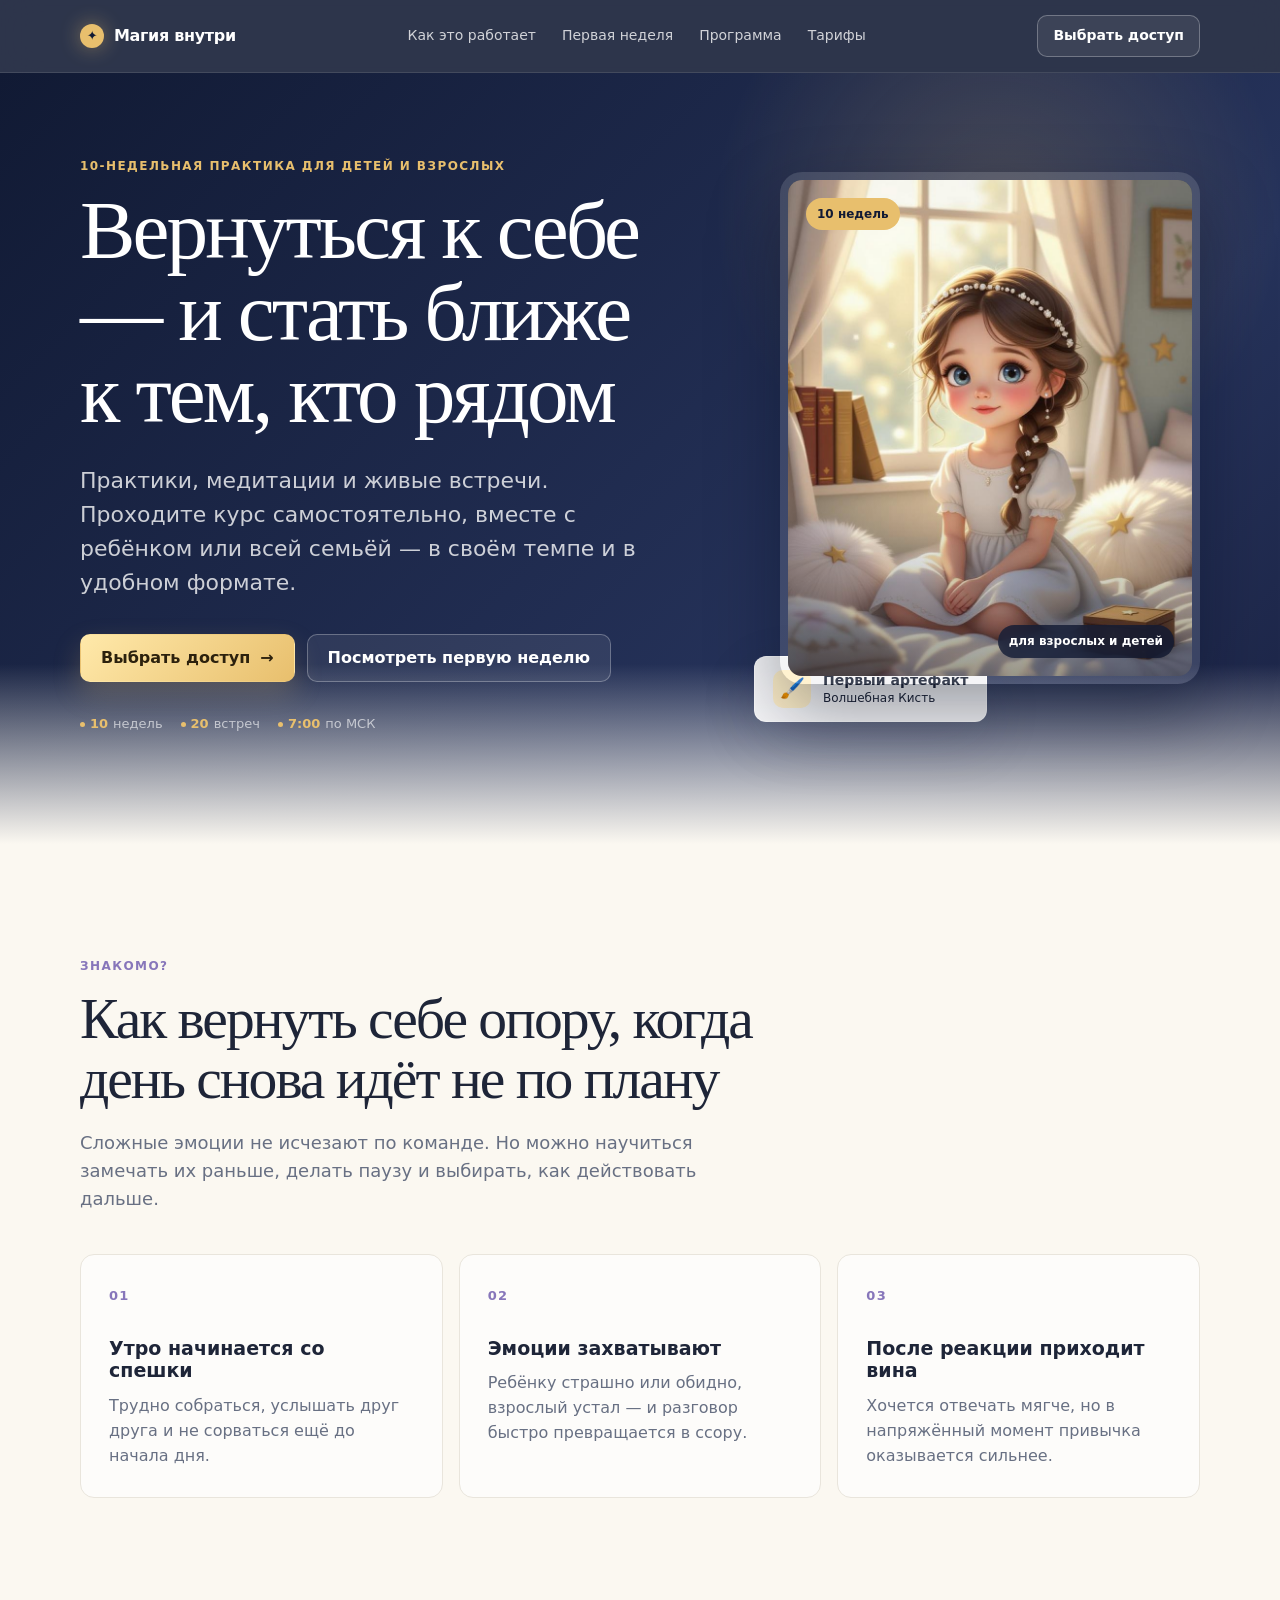
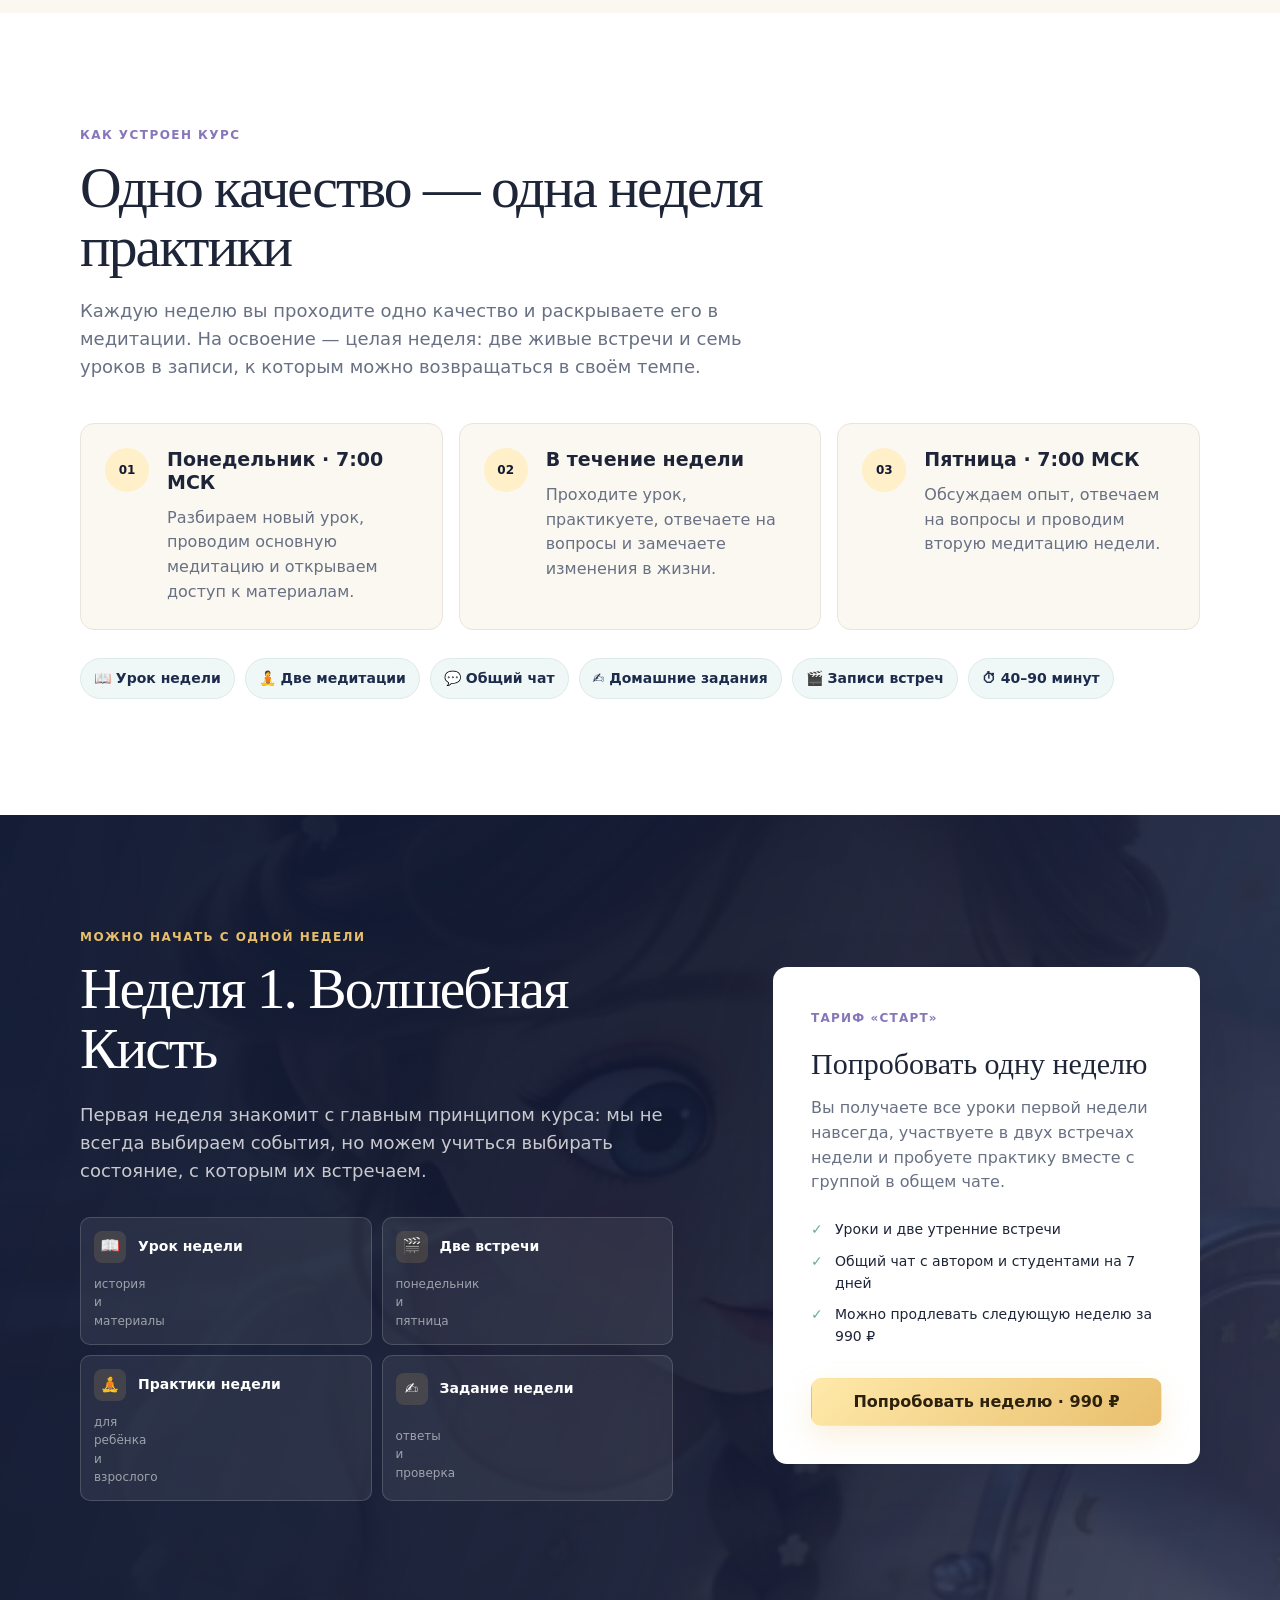
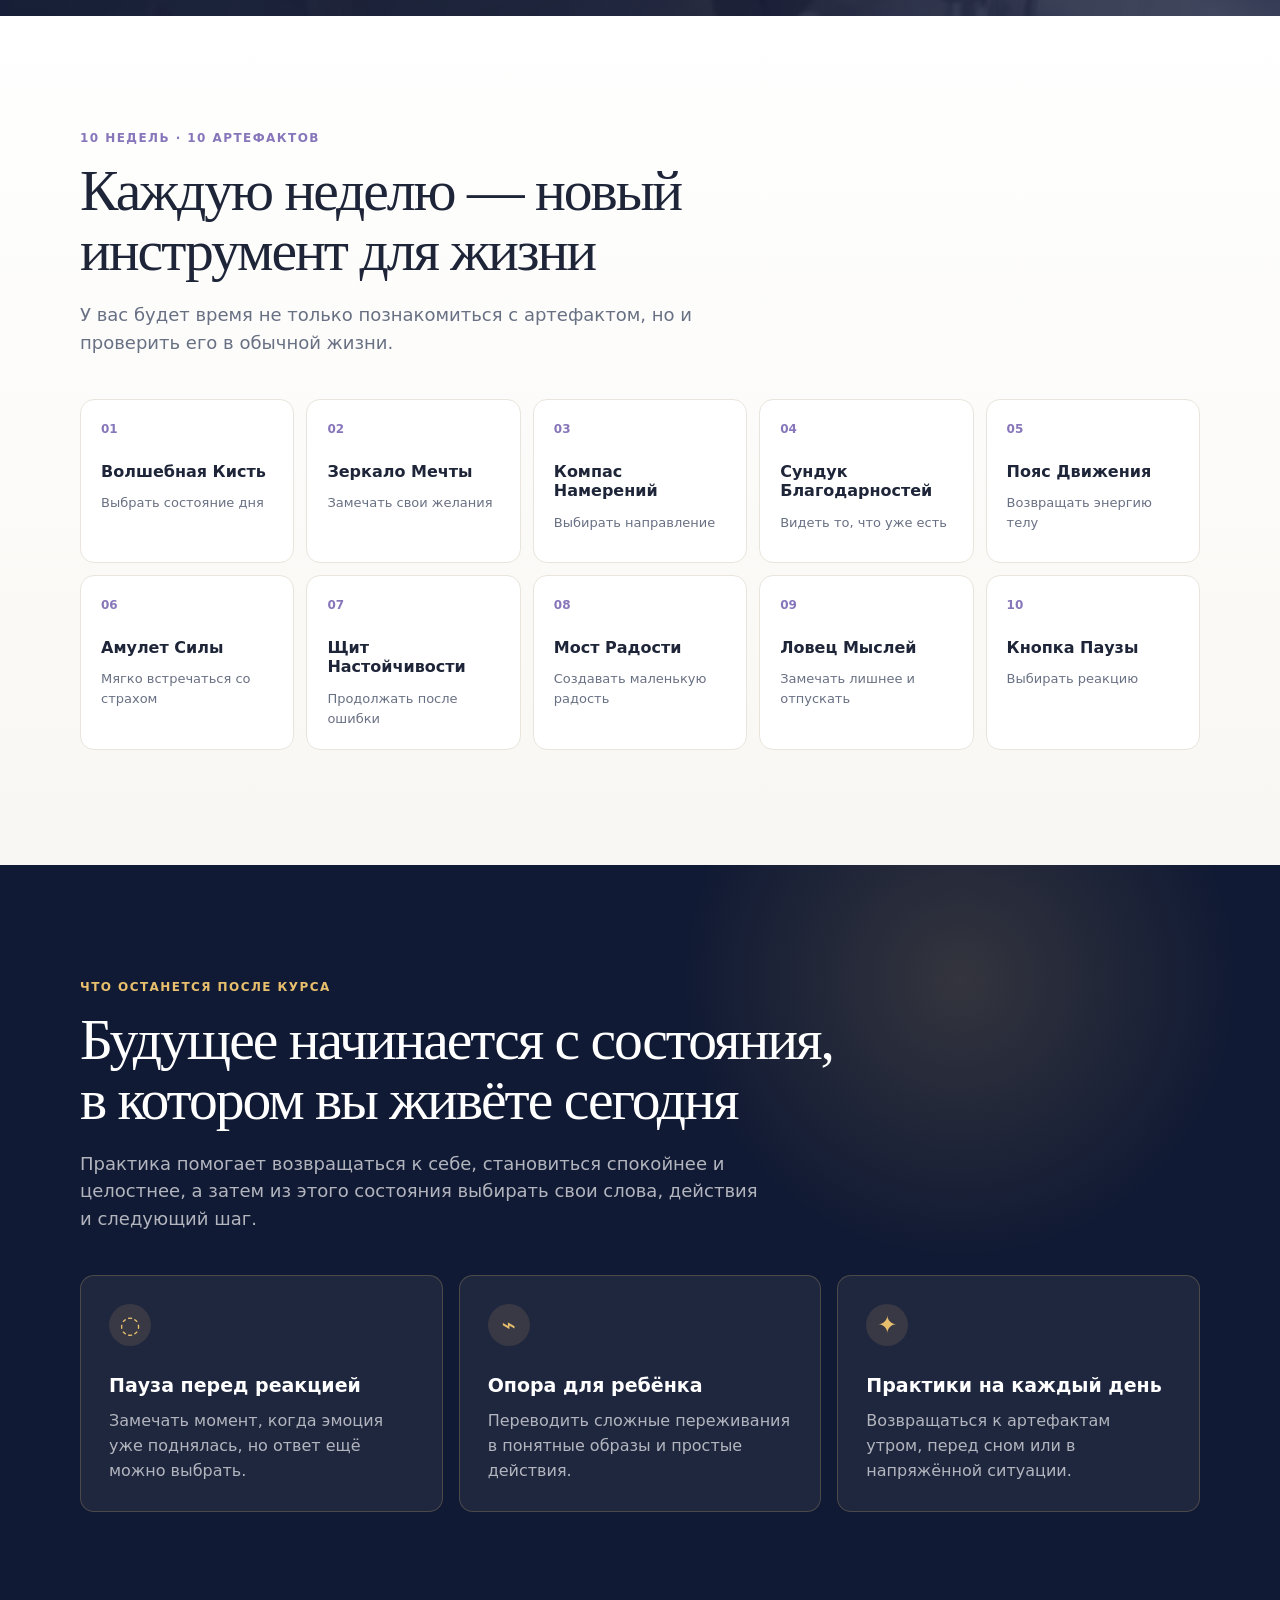
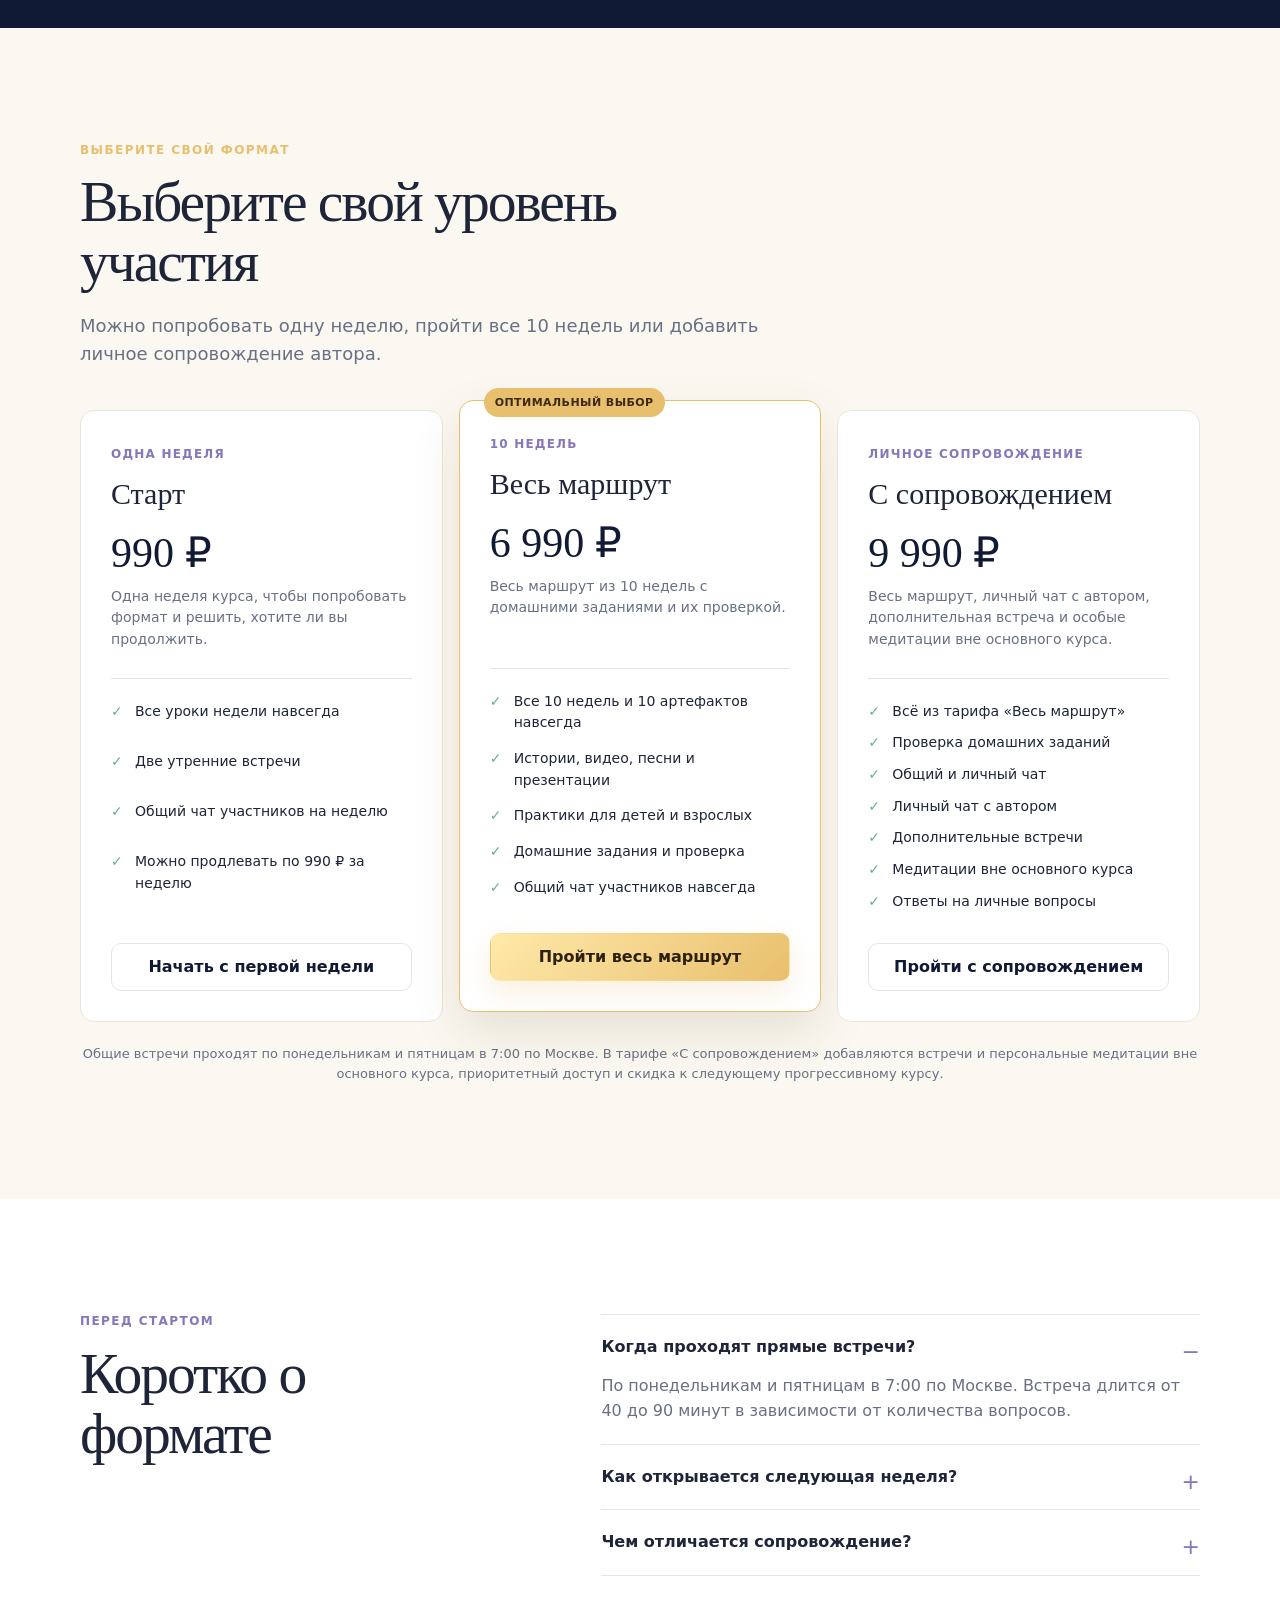
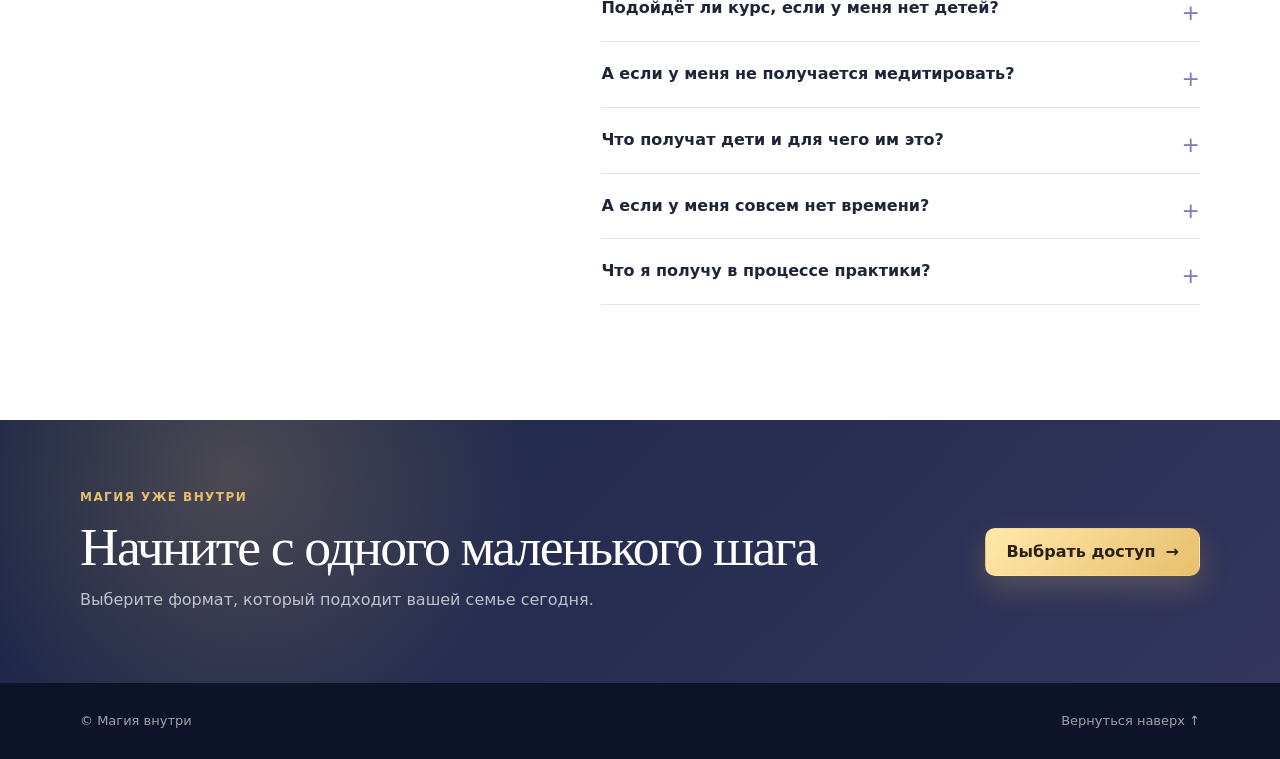
==== commit 88e9a793: "Add files via upload" ====
--- a/index.html
+++ b/index.html
@@ -8,10 +8,6 @@
       name="description"
       content="10-недельная практика для детей и взрослых: медитации, живые встречи и практики для самостоятельного прохождения, занятий с ребёнком или всей семьёй."
     />
-    <meta name="theme-color" content="#11162f" />
-    <link rel="icon" href="assets/favicon.ico" sizes="any" />
-    <link rel="icon" type="image/png" sizes="32x32" href="assets/favicon-32.png" />
-    <link rel="apple-touch-icon" sizes="180x180" href="assets/apple-touch-icon.png" />
     <link rel="stylesheet" href="styles-lend2.css" />
   </head>
   <body>
@@ -58,7 +54,7 @@
             <div class="hero-image-wrap">
               <img src="assets/course/day1.jpg" alt="Элли — героиня сказочного курса" />
               <span class="image-badge image-badge-top">10 недель</span>
-              <span class="image-badge image-badge-bottom">для родителя + ребёнка</span>
+              <span class="image-badge image-badge-bottom">для взрослых и детей</span>
             </div>
             <div class="hero-note">
               <span class="note-icon" aria-hidden="true">🖌️</span>
@@ -164,12 +160,12 @@
             <span class="preview-label">Тариф «Старт»</span>
             <h3>Попробовать одну неделю</h3>
             <p>
-              Вы получаете первый урок, участвуете в двух встречах недели и пробуете практику
-              вместе с группой в общем чате.
+              Вы получаете все уроки первой недели навсегда, участвуете в двух встречах недели
+              и пробуете практику вместе с группой в общем чате.
             </p>
             <ul class="check-list">
-              <li>Урок и две утренние встречи</li>
-              <li>Общий чат с автором и студентами</li>
+              <li>Уроки и две утренние встречи</li>
+              <li>Общий чат с автором и студентами на 7 дней</li>
               <li>Можно продлевать следующую неделю за 990 ₽</li>
             </ul>
             <a class="button button-primary button-wide" href="payment.html#day1">Попробовать неделю · 990 ₽</a>
@@ -245,9 +241,9 @@
                 <p class="price-description">Одна неделя курса, чтобы попробовать формат и решить, хотите ли вы продолжить.</p>
               </div>
               <ul class="feature-list">
-                <li>Одна неделя и один урок</li>
+                <li>Все уроки недели навсегда</li>
                 <li>Две утренние встречи</li>
-                <li>Общий чат участников</li>
+                <li>Общий чат участников на неделю</li>
                 <li>Можно продлевать по 990 ₽ за неделю</li>
               </ul>
               <a class="button button-secondary button-wide" href="payment.html#day1">Начать с первой недели</a>
@@ -262,11 +258,11 @@
                 <p class="price-description">Весь маршрут из 10 недель с домашними заданиями и их проверкой.</p>
               </div>
               <ul class="feature-list">
-                <li>Все 10 недель и 10 артефактов</li>
+                <li>Все 10 недель и 10 артефактов навсегда</li>
                 <li>Истории, видео, песни и презентации</li>
                 <li>Практики для детей и взрослых</li>
                 <li>Домашние задания и проверка</li>
-                <li>Общий чат участников</li>
+                <li>Общий чат участников навсегда</li>
               </ul>
               <a class="button button-primary button-wide" href="payment.html#full">Пройти весь маршрут</a>
             </article>
@@ -283,14 +279,14 @@
                 <li>Проверка домашних заданий</li>
                 <li>Общий и личный чат</li>
                 <li>Личный чат с автором</li>
-                <li>Дополнительная встреча</li>
+                <li>Дополнительные встречи</li>
                 <li>Медитации вне основного курса</li>
                 <li>Ответы на личные вопросы</li>
               </ul>
               <a class="button button-secondary button-wide" href="payment.html#support">Пройти с сопровождением</a>
             </article>
           </div>
-          <p class="pricing-note">Общие встречи проходят по понедельникам и пятницам в 7:00 по Москве. В тарифе «С сопровождением» добавляются отдельная встреча и медитации вне основного курса. Длительность — от 40 до 90 минут.</p>
+          <p class="pricing-note">Общие встречи проходят по понедельникам и пятницам в 7:00 по Москве. В тарифе «С сопровождением» добавляются встречи и персональные медитации вне основного курса, приоритетный доступ и скидка к следующему прогрессивному курсу.</p>
         </div>
       </section>
 
@@ -311,7 +307,7 @@
             </details>
             <details>
               <summary>Чем отличается сопровождение?</summary>
-              <p>На всех тарифах есть общий чат. В тарифе «С сопровождением» можно задавать вопросы автору лично, приходить на дополнительную встречу и получать дополнительные медитации, которых нет в основном курсе.</p>
+              <p>На всех тарифах есть общий чат. В тарифе «С сопровождением» можно задавать вопросы автору лично, приходить на дополнительную встречу и проходить дополнительные медитации, которых нет в основном курсе. А также получить выгодные условия для продвинутого курса по медитациям (вторая ступень).</p>
             </details>
             <details>
               <summary>Подойдёт ли курс, если у меня нет детей?</summary>
@@ -319,7 +315,7 @@
             </details>
             <details>
               <summary>А если у меня не получается медитировать?</summary>
-              <p>Это нормально: цель практики не в том, чтобы полностью остановить мысли. Начните с 3–5 минут, мягко возвращая внимание к дыханию, телу или голосу ведущего. Важно не заставлять себя: если практика вызывает сильный дискомфорт, её стоит остановить и обсудить состояние со специалистом.</p>
+              <p>Это нормально, просто следуйте за инструктором: цель практики не в том, чтобы полностью остановить мысли. Начните с 3–5 минут, мягко возвращая внимание к дыханию, телу или голосу ведущего. Просто выделите немного времени для медитации. И через некоторое время у вас все получится!</p>
             </details>
             <details>
               <summary>Что получат дети и для чего им это?</summary>
@@ -331,7 +327,7 @@
             </details>
             <details>
               <summary>Что я получу в процессе практики?</summary>
-              <p>Не обещание мгновенной перемены, а понятные навыки: замечать напряжение раньше, делать паузу перед привычной реакцией, лучше чувствовать тело и разговаривать с близкими о состоянии. Результат у каждого проявляется по-разному и зависит от регулярности практики.</p>
+              <p>Придут перемены, не мгновенно. Нужно терпение и желание. Вы обретете понятные навыки: замечать напряжение раньше, делать паузу перед привычной реакцией, лучше чувствовать тело и разговаривать с близкими о состоянии. Результат у каждого проявляется по-разному и зависит от регулярности практики. Но то, что жизнь станет интересней и радостней — это гарантированно!</p>
             </details>
           </div>
         </div>
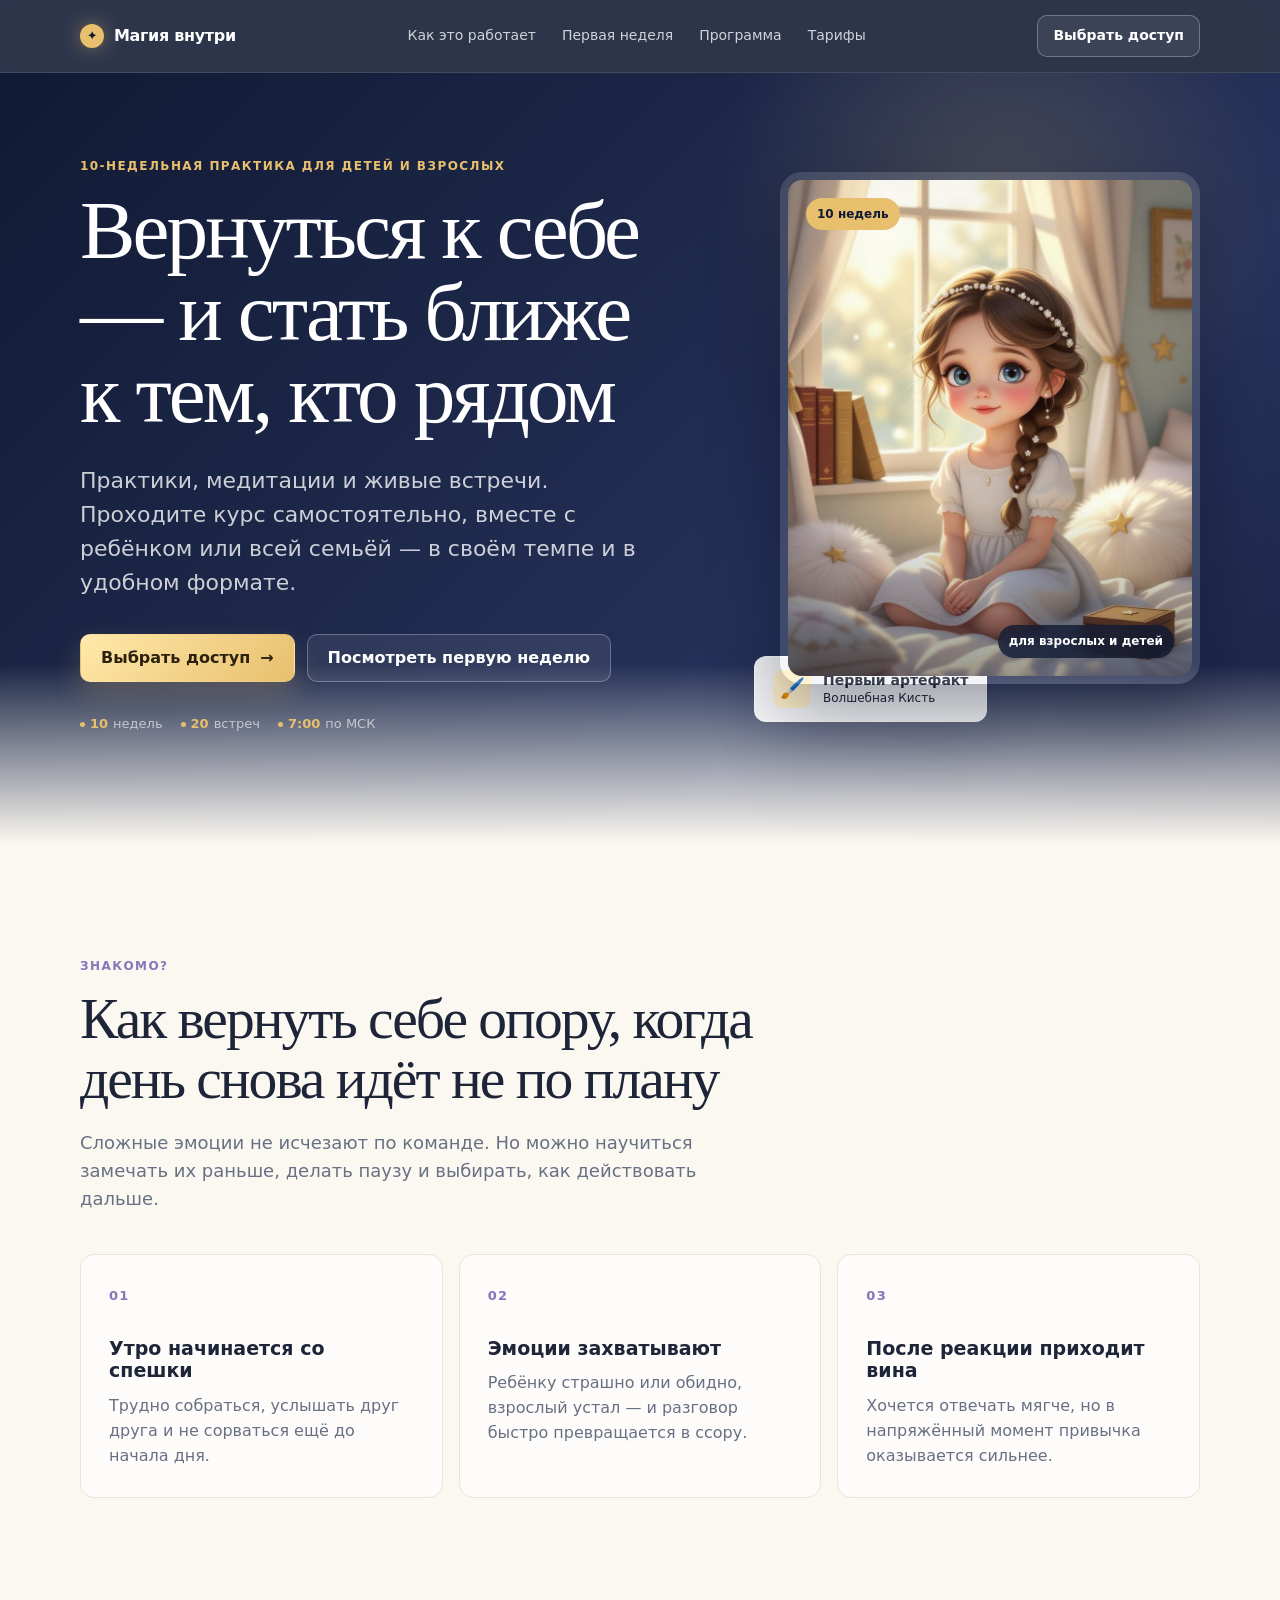
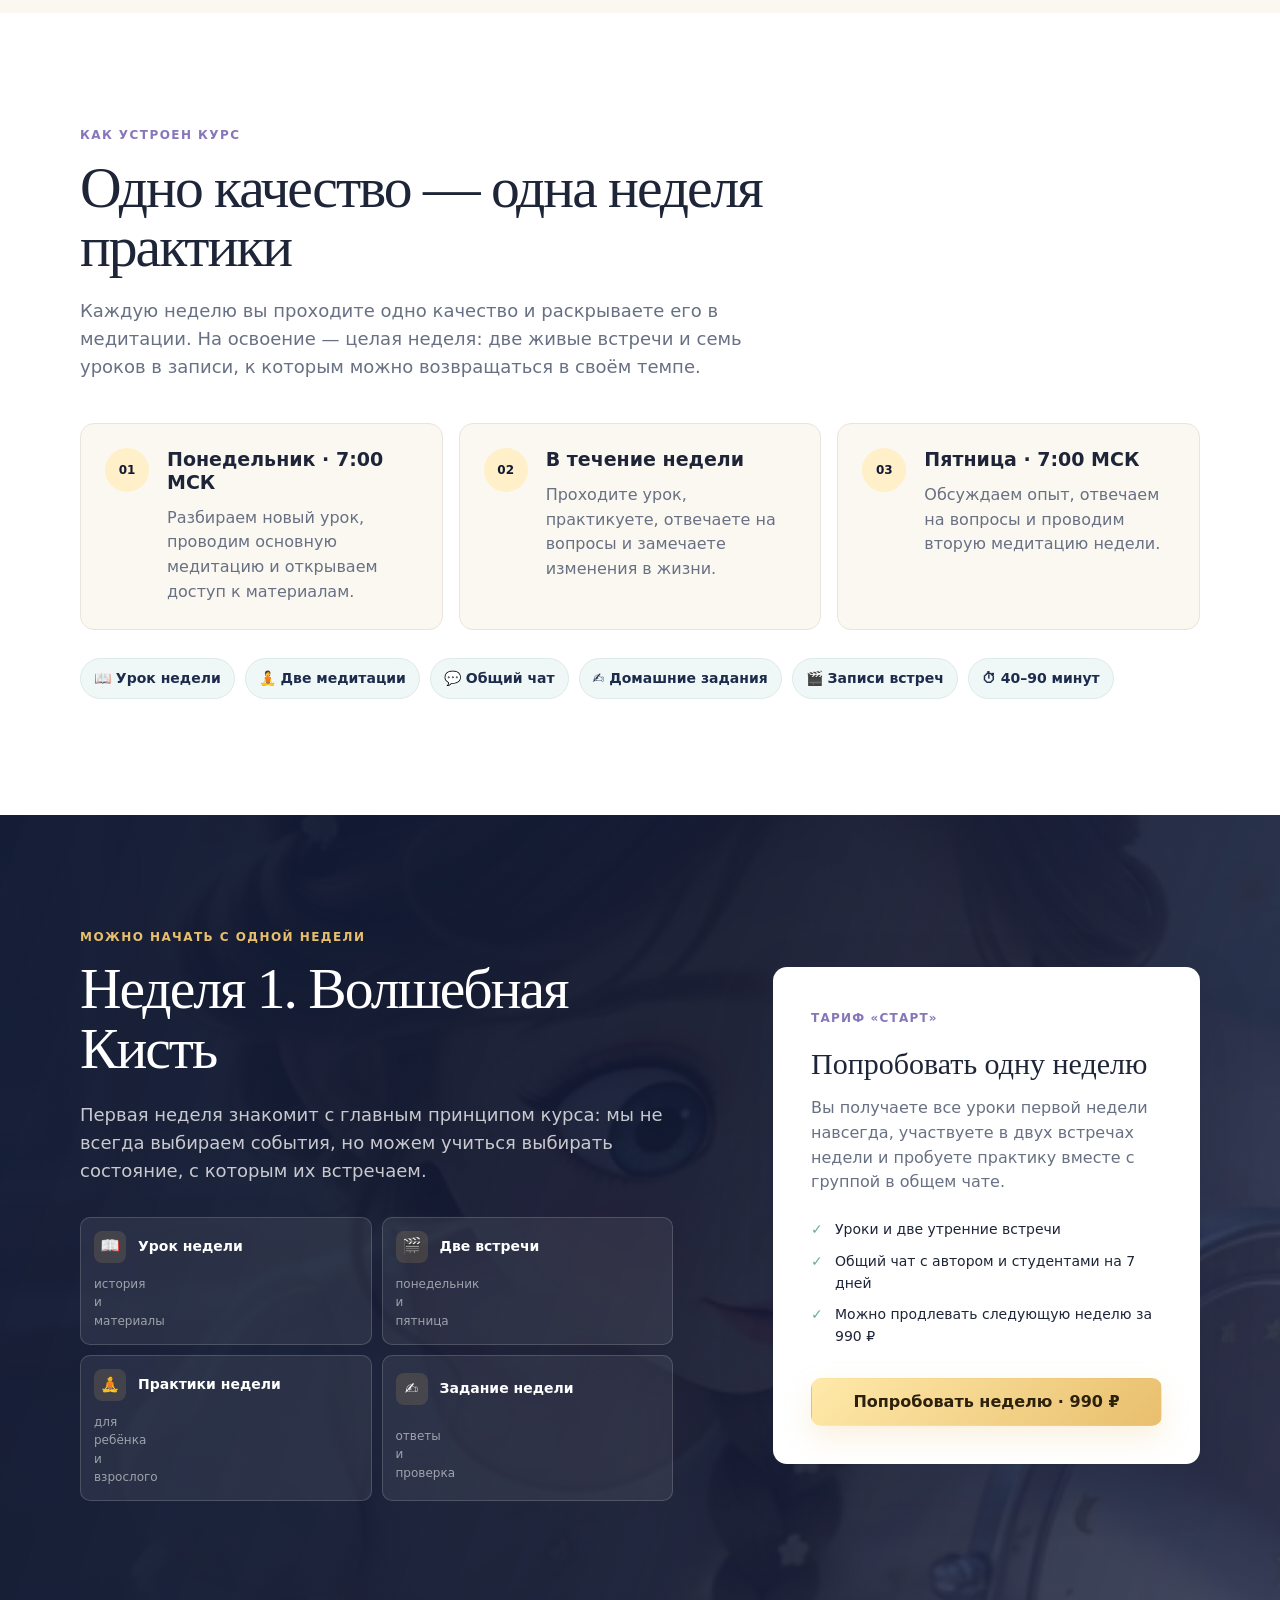
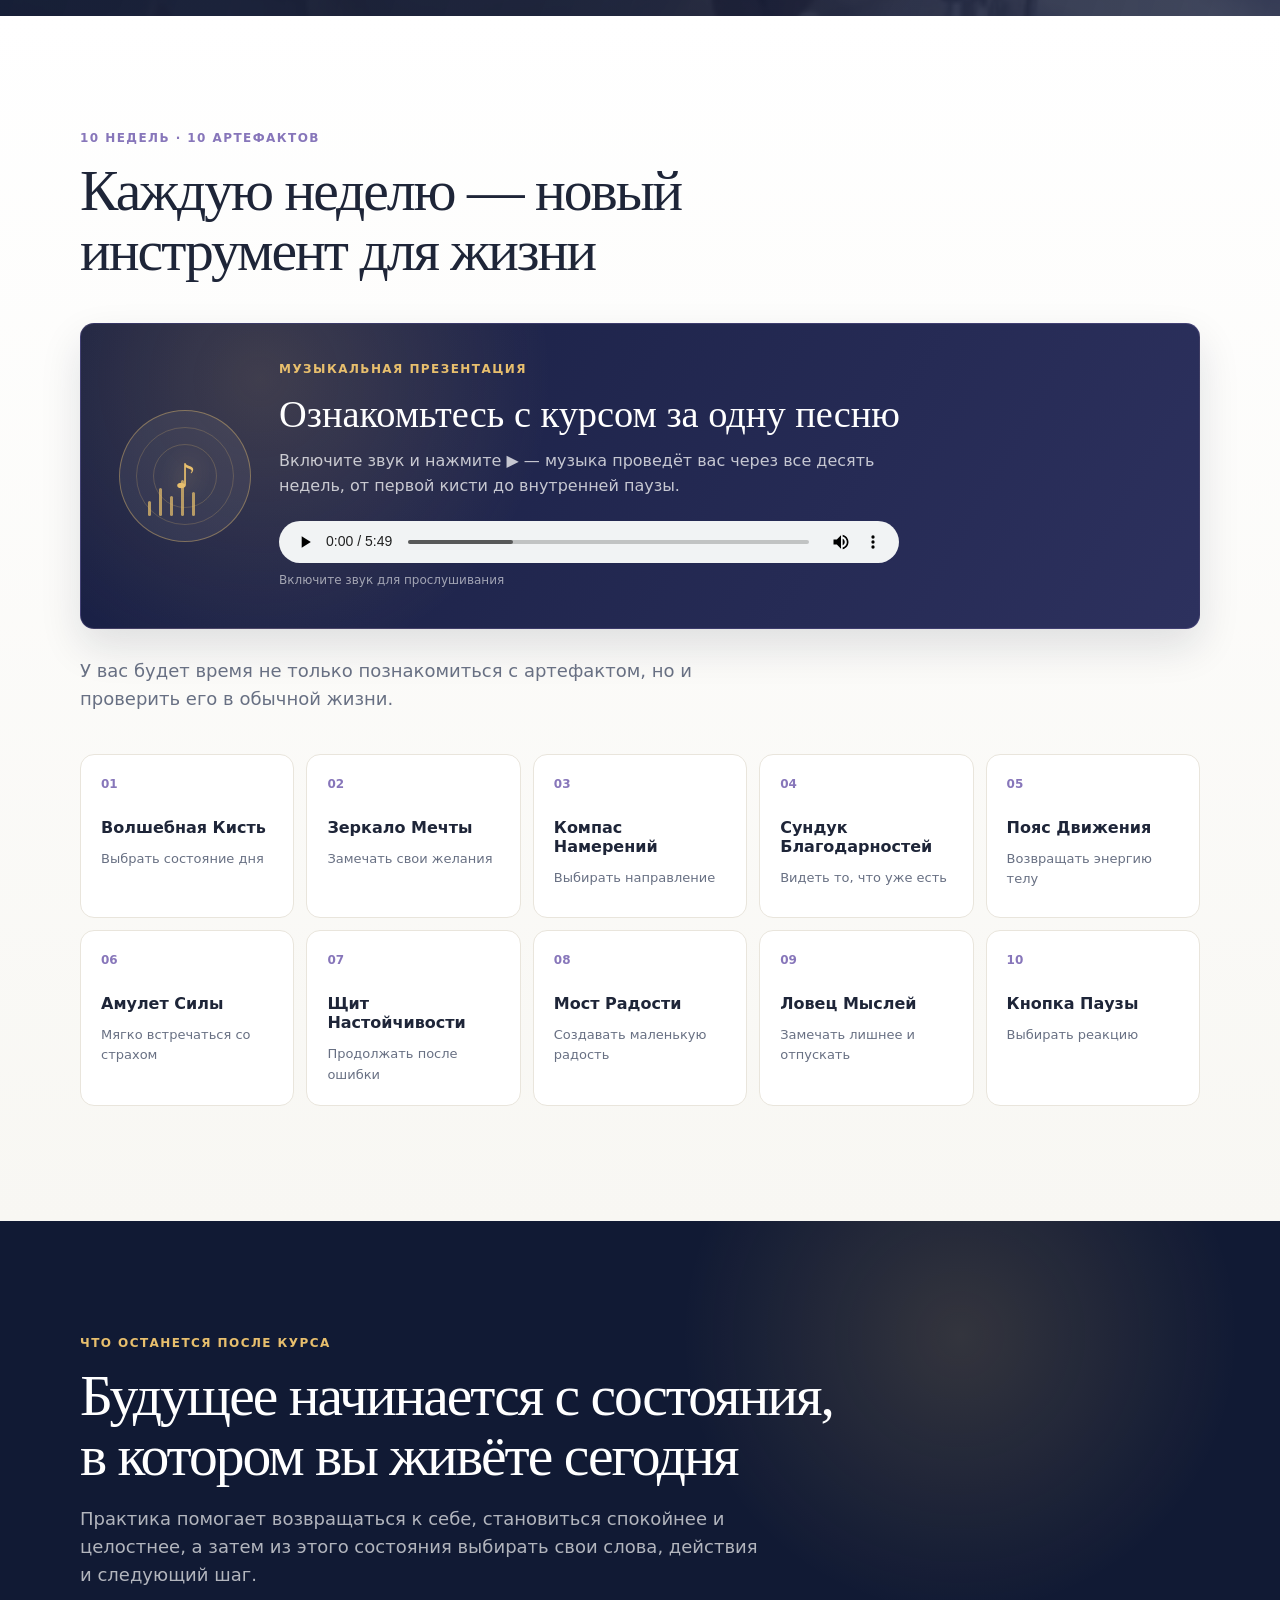
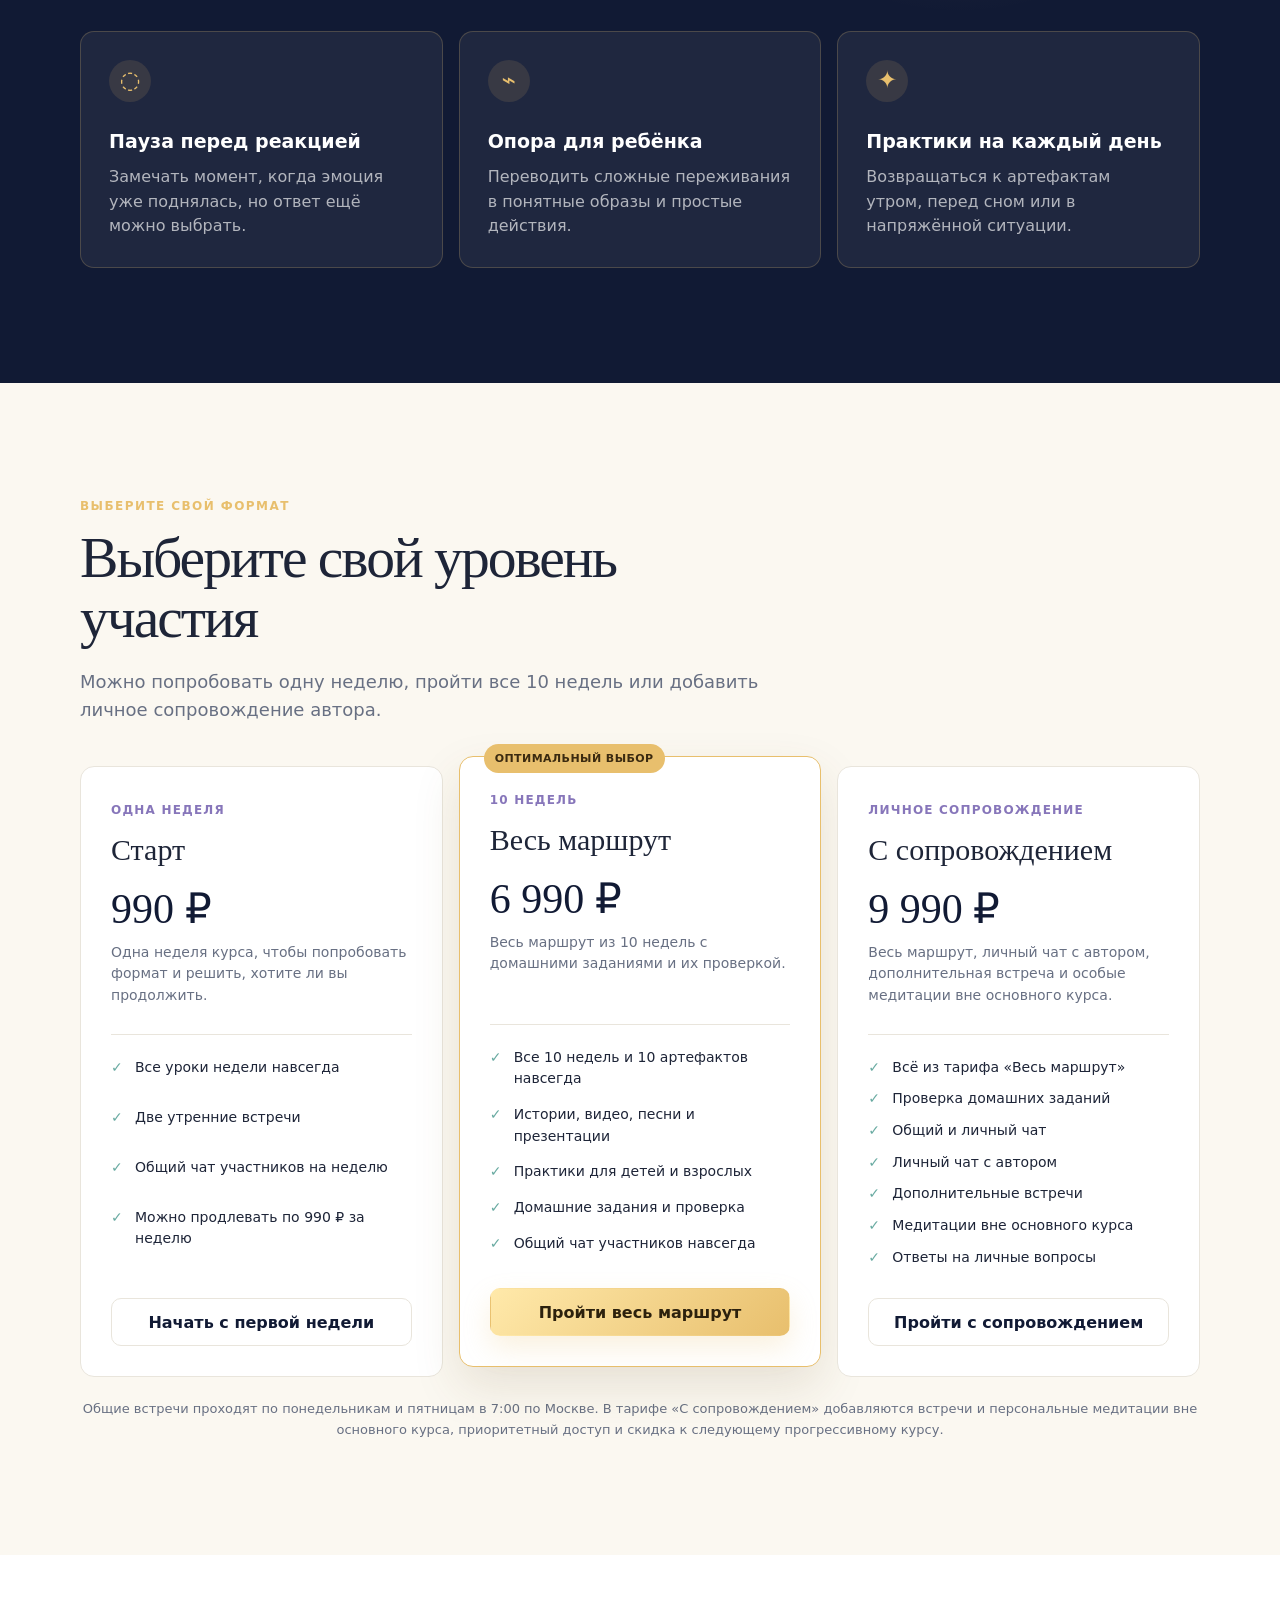
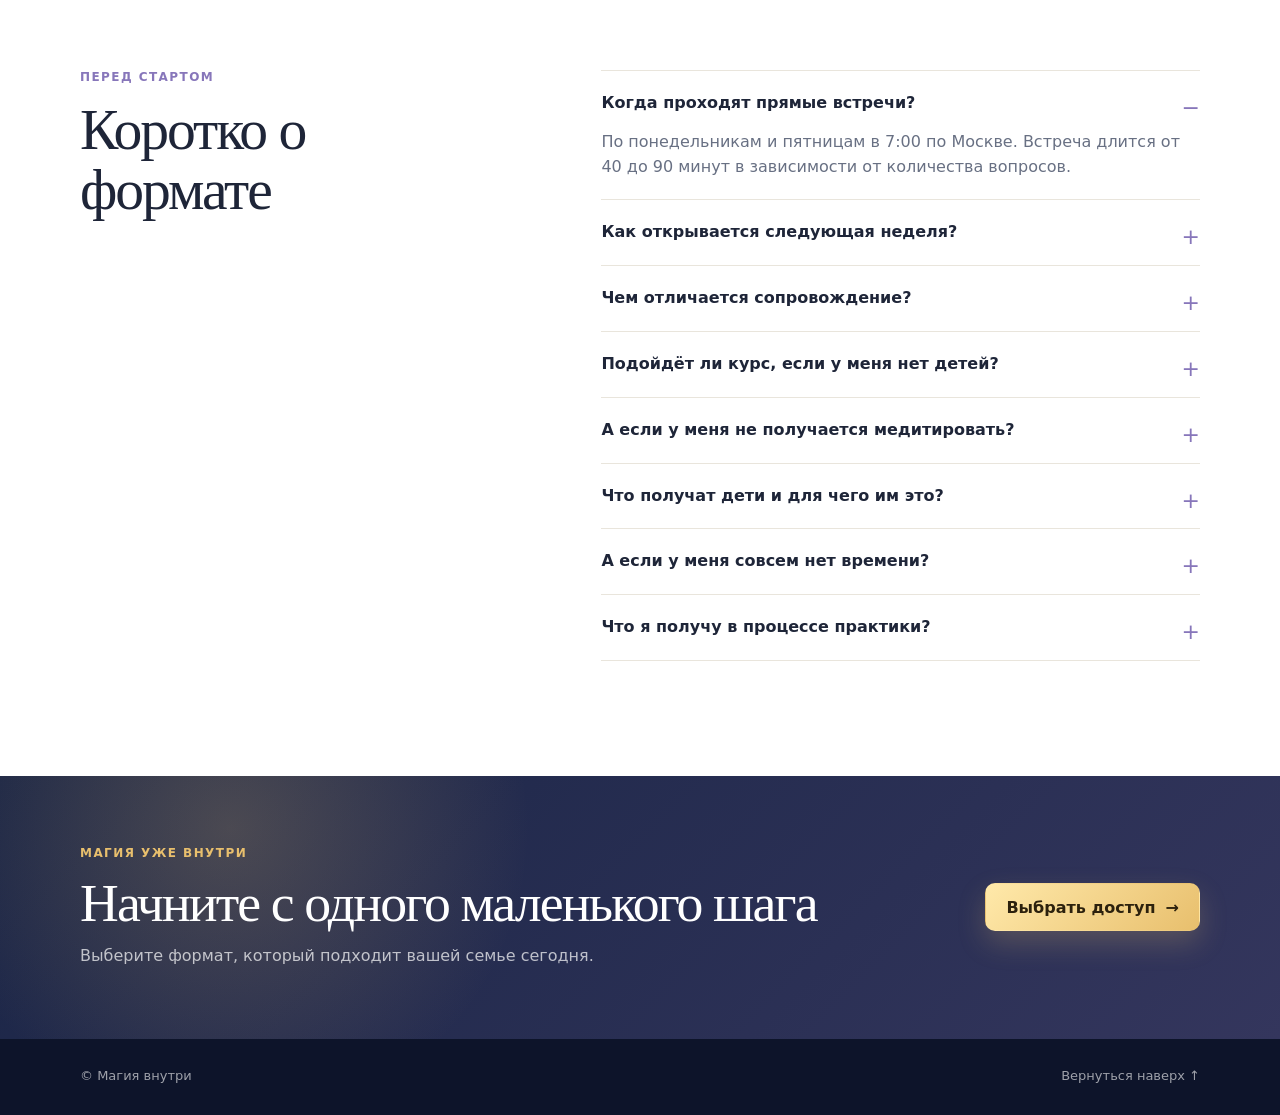
==== commit 7abb2889: "Add files via upload" ====
--- a/index.html
+++ b/index.html
@@ -178,8 +178,26 @@
           <div class="section-heading">
             <p class="eyebrow eyebrow-dark">10 недель · 10 артефактов</p>
             <h2 id="program-title">Каждую неделю — новый инструмент для жизни</h2>
-            <p>У вас будет время не только познакомиться с артефактом, но и проверить его в обычной жизни.</p>
-          </div>
+          </div>
+
+          <div class="course-music-card">
+            <div class="course-music-art" aria-hidden="true">
+              <span>♪</span>
+              <i></i><i></i><i></i><i></i><i></i>
+            </div>
+            <div class="course-music-copy">
+              <p class="eyebrow eyebrow-dark">Музыкальная презентация</p>
+              <h3>Ознакомьтесь с курсом за одну песню</h3>
+              <p>Включите звук и нажмите ▶ — музыка проведёт вас через все десять недель, от первой кисти до внутренней паузы.</p>
+              <audio class="course-music-player" controls preload="metadata" aria-label="Музыкальная презентация курса «Магия внутри»">
+                <source src="present.mp3" type="audio/mpeg" />
+                Ваш браузер не поддерживает воспроизведение аудио.
+              </audio>
+              <small>Включите звук для прослушивания</small>
+            </div>
+          </div>
+
+          <p class="program-section-intro">У вас будет время не только познакомиться с артефактом, но и проверить его в обычной жизни.</p>
 
           <div class="program-grid">
             <article><span>01</span><h3>Волшебная Кисть</h3><p>Выбрать состояние дня</p></article>
--- a/styles-lend2.css
+++ b/styles-lend2.css
@@ -191,6 +191,96 @@
 .program-grid h3 { font-size: 16px; }
 .program-grid p { font-size: 13px; }
 
+.course-music-card {
+  display: grid;
+  grid-template-columns: 132px minmax(0, 1fr);
+  align-items: center;
+  gap: 28px;
+  margin: 0 0 46px;
+  padding: clamp(24px, 4vw, 38px);
+  color: white;
+  border: 1px solid rgba(135, 118, 186, .26);
+  border-radius: var(--radius);
+  background:
+    radial-gradient(circle at 16% 18%, rgba(232, 191, 109, .18), transparent 30%),
+    linear-gradient(120deg, #171e42, #2d315e);
+  box-shadow: 0 18px 42px rgba(20, 27, 51, .12);
+}
+.course-music-art {
+  position: relative;
+  display: grid;
+  place-items: center;
+  width: 132px;
+  height: 132px;
+  overflow: hidden;
+  border: 1px solid rgba(232, 191, 109, .42);
+  border-radius: 50%;
+  background: rgba(255, 255, 255, .06);
+}
+.course-music-art::before,
+.course-music-art::after {
+  position: absolute;
+  content: "";
+  border: 1px solid rgba(232, 191, 109, .22);
+  border-radius: 50%;
+}
+.course-music-art::before { inset: 16px; }
+.course-music-art::after { inset: 33px; }
+.course-music-art span {
+  position: relative;
+  z-index: 1;
+  color: var(--gold);
+  font-size: 34px;
+  line-height: 1;
+  text-shadow: 0 0 22px rgba(232, 191, 109, .7);
+}
+.course-music-art i {
+  position: absolute;
+  bottom: 25px;
+  width: 3px;
+  border-radius: 999px;
+  background: var(--gold);
+  opacity: .72;
+}
+.course-music-art i:nth-of-type(1) { left: 28px; height: 15px; }
+.course-music-art i:nth-of-type(2) { left: 39px; height: 28px; }
+.course-music-art i:nth-of-type(3) { left: 50px; height: 20px; }
+.course-music-art i:nth-of-type(4) { left: 61px; height: 36px; }
+.course-music-art i:nth-of-type(5) { left: 72px; height: 24px; }
+.course-music-copy { min-width: 0; }
+.course-music-copy .eyebrow { color: var(--gold); }
+.course-music-copy h3 {
+  margin-top: 8px;
+  color: white;
+  font-family: Georgia, "Times New Roman", serif;
+  font-size: clamp(28px, 3vw, 40px);
+  font-weight: 500;
+}
+.course-music-copy > p:not(.eyebrow) {
+  max-width: 650px;
+  margin-top: 12px;
+  color: rgba(255, 255, 255, .74);
+}
+.course-music-player {
+  display: block;
+  width: min(100%, 620px);
+  height: 42px;
+  margin-top: 22px;
+  accent-color: var(--gold);
+}
+.course-music-copy small {
+  display: block;
+  margin-top: 8px;
+  color: rgba(255, 255, 255, .58);
+  font-size: 12px;
+}
+.program-section-intro {
+  max-width: 680px;
+  margin: -18px 0 42px;
+  color: var(--muted);
+  font-size: 18px;
+}
+
 .results-section { color: white; background: radial-gradient(circle at 75% 15%, rgba(232, 191, 109, .16), transparent 24%), var(--navy); }
 .light-heading h2 { color: white; }
 .light-heading > p:last-child { color: rgba(255, 255, 255, .68); }
@@ -235,6 +325,11 @@
   .program-grid { grid-template-columns: repeat(3, 1fr); }
   .pricing-grid { grid-template-columns: 1fr; max-width: 560px; }
   .price-card-featured { transform: none; order: -1; }
+  .course-music-card { grid-template-columns: 96px minmax(0, 1fr); gap: 22px; }
+  .course-music-art { width: 96px; height: 96px; }
+  .course-music-art::before { inset: 12px; }
+  .course-music-art::after { inset: 25px; }
+  .course-music-art span { font-size: 28px; }
 }
 
 @media (max-width: 700px) {
@@ -249,6 +344,8 @@
   .program-grid { grid-template-columns: repeat(2, 1fr); }
   .day-list { grid-template-columns: 1fr; }
   .final-cta-inner { align-items: flex-start; flex-direction: column; }
+  .course-music-card { grid-template-columns: 1fr; }
+  .course-music-art { width: 104px; height: 104px; }
 }
 
 @media (max-width: 430px) {
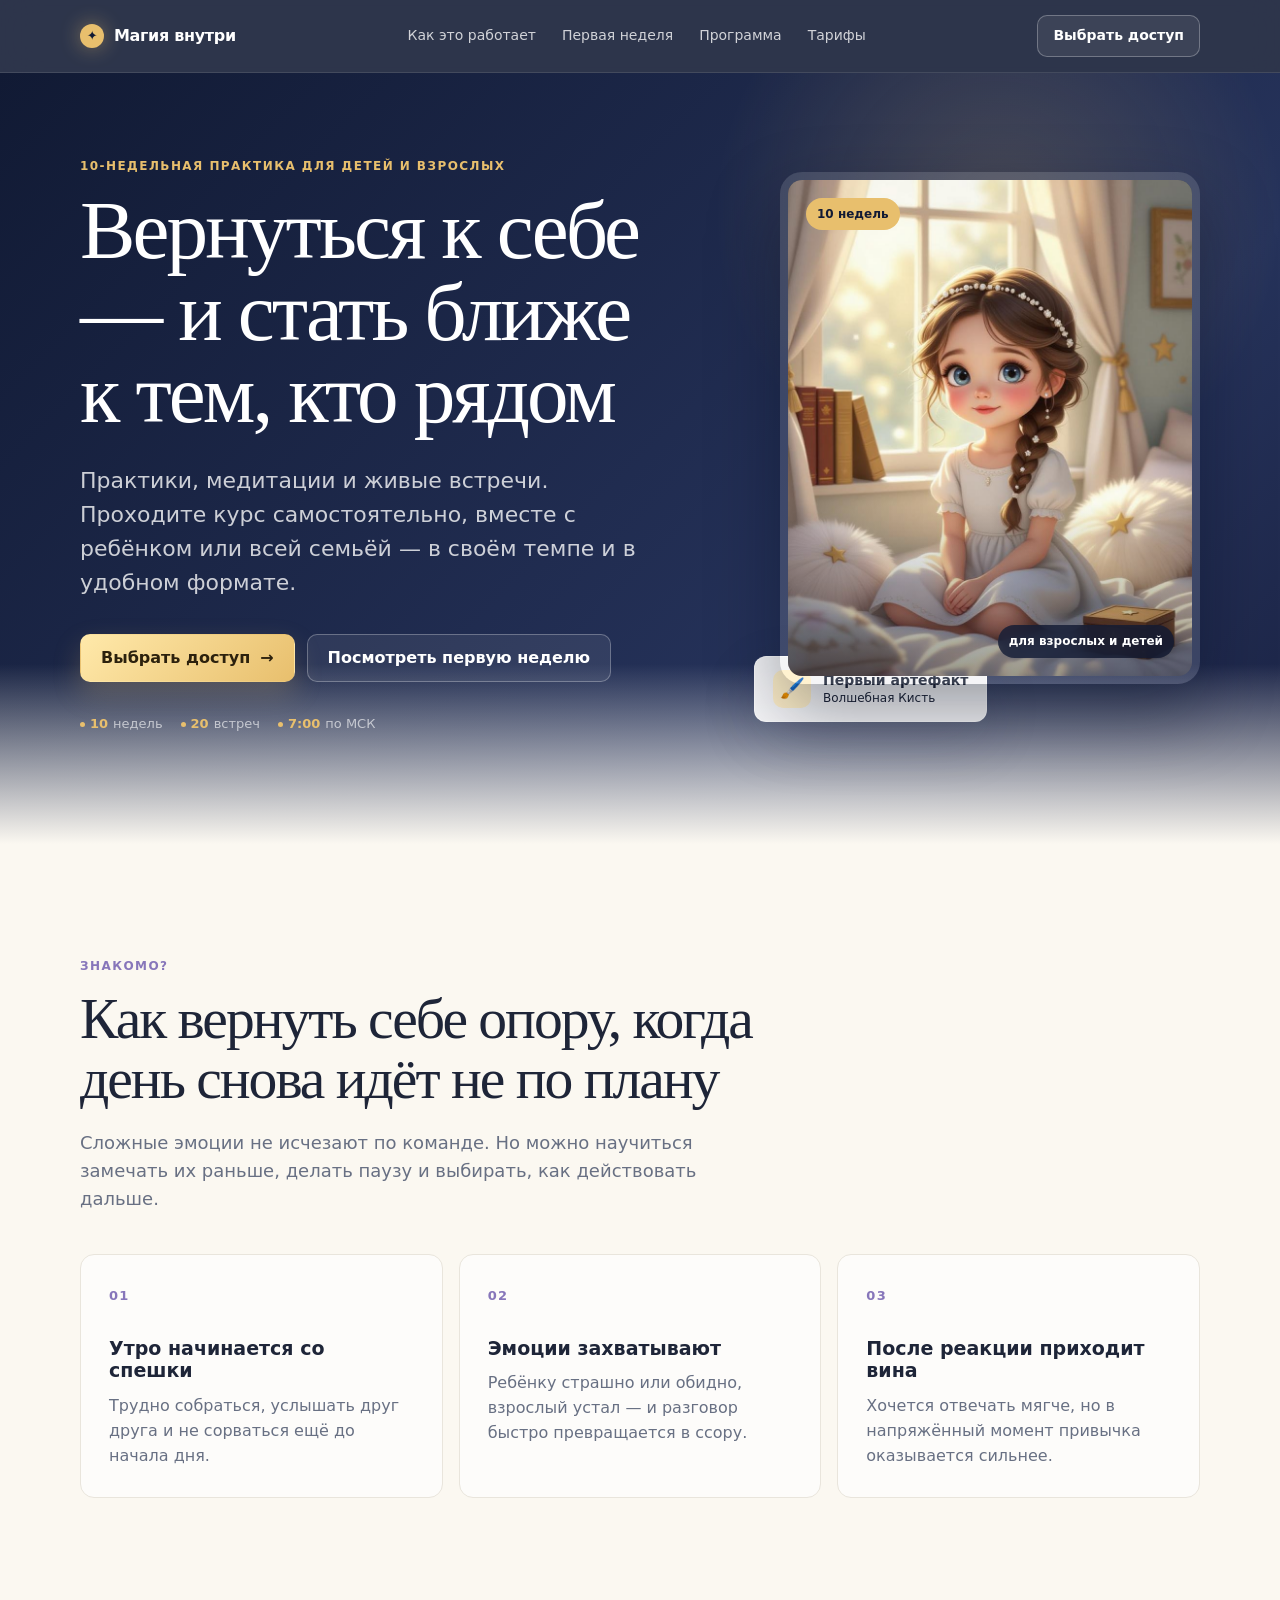
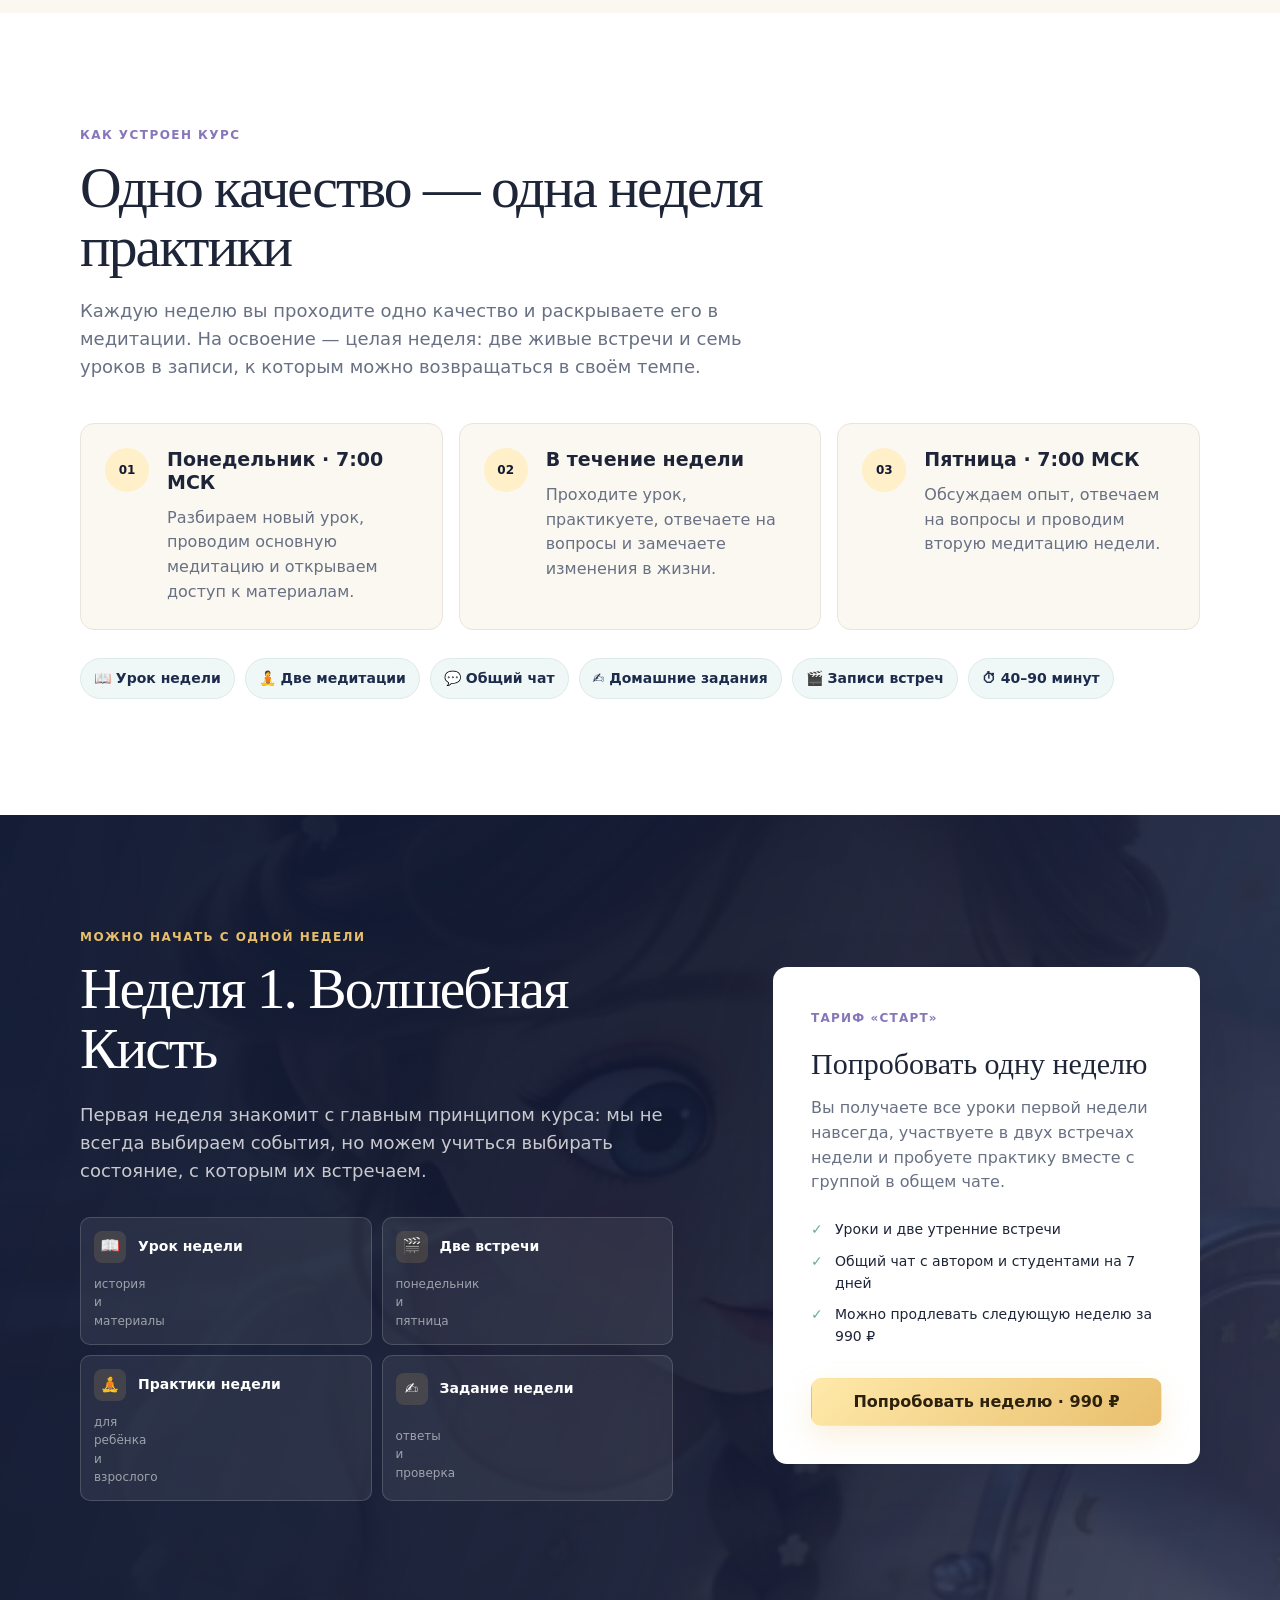
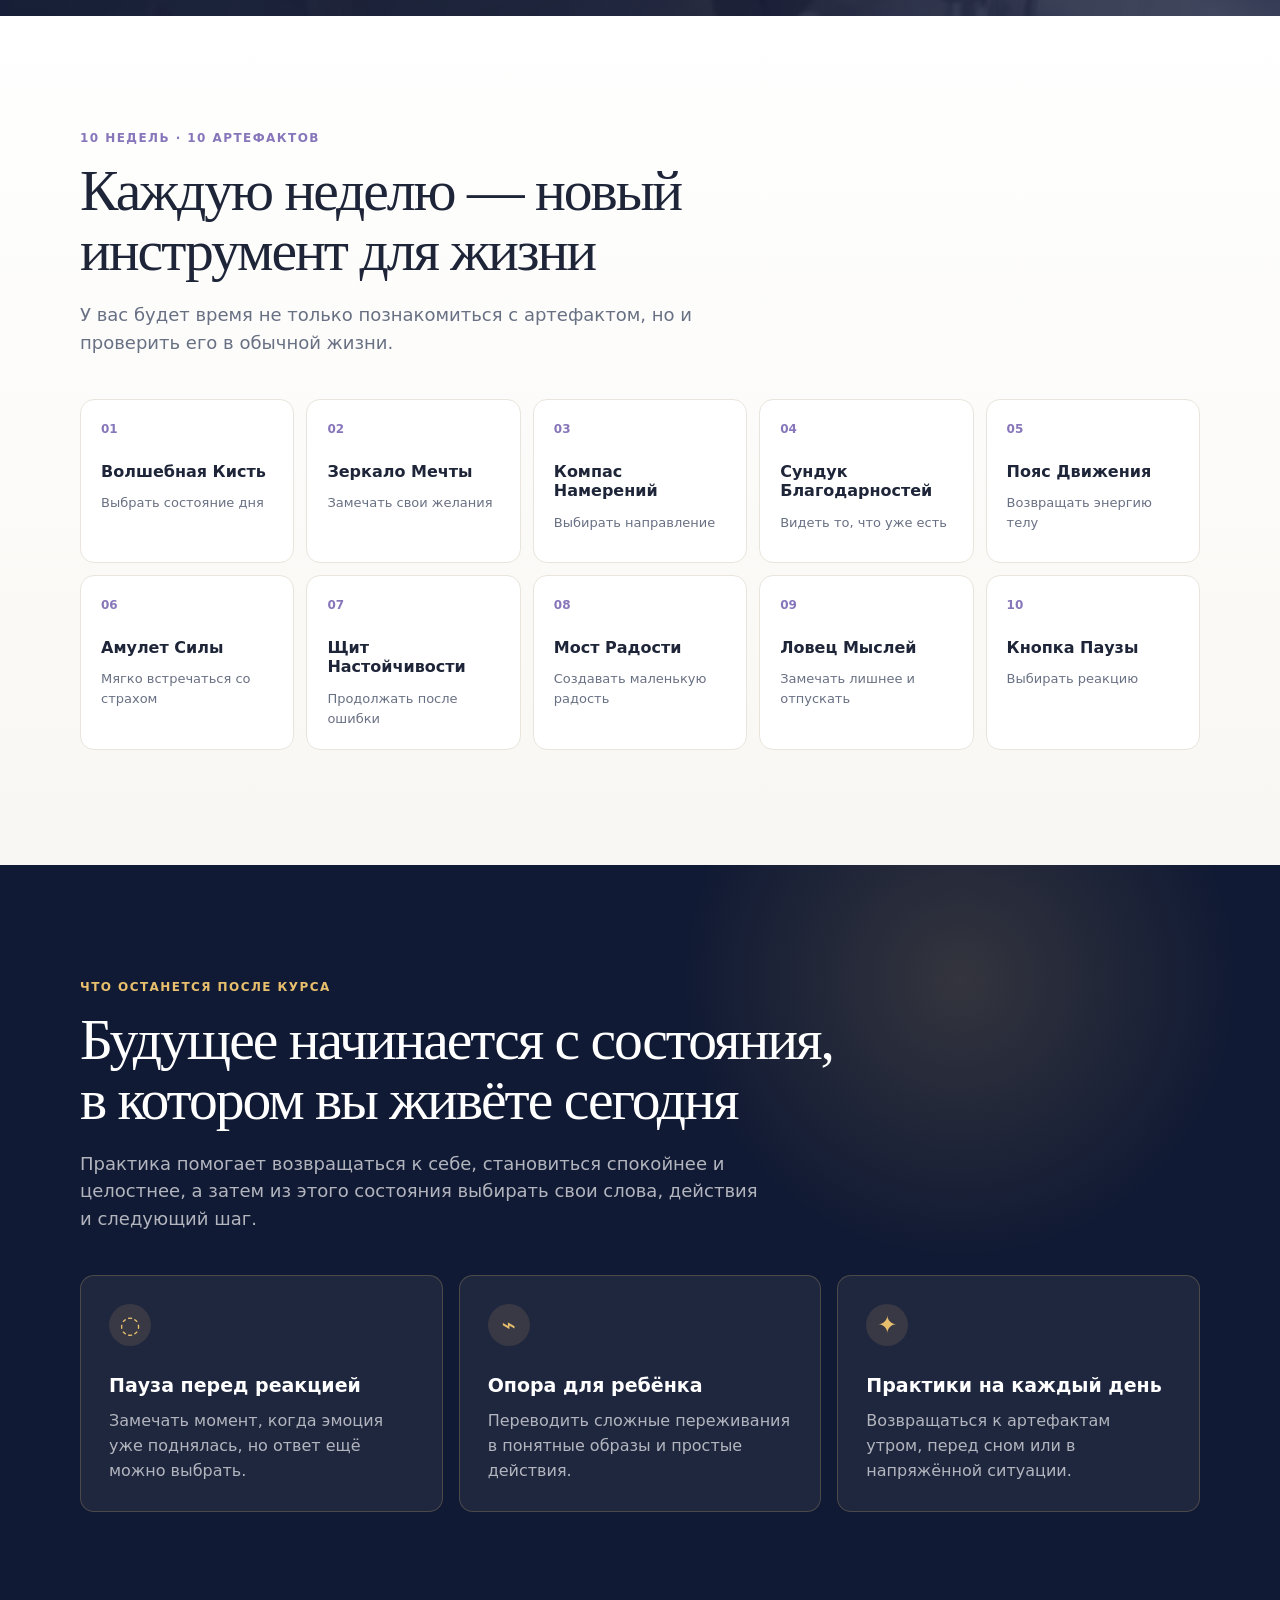
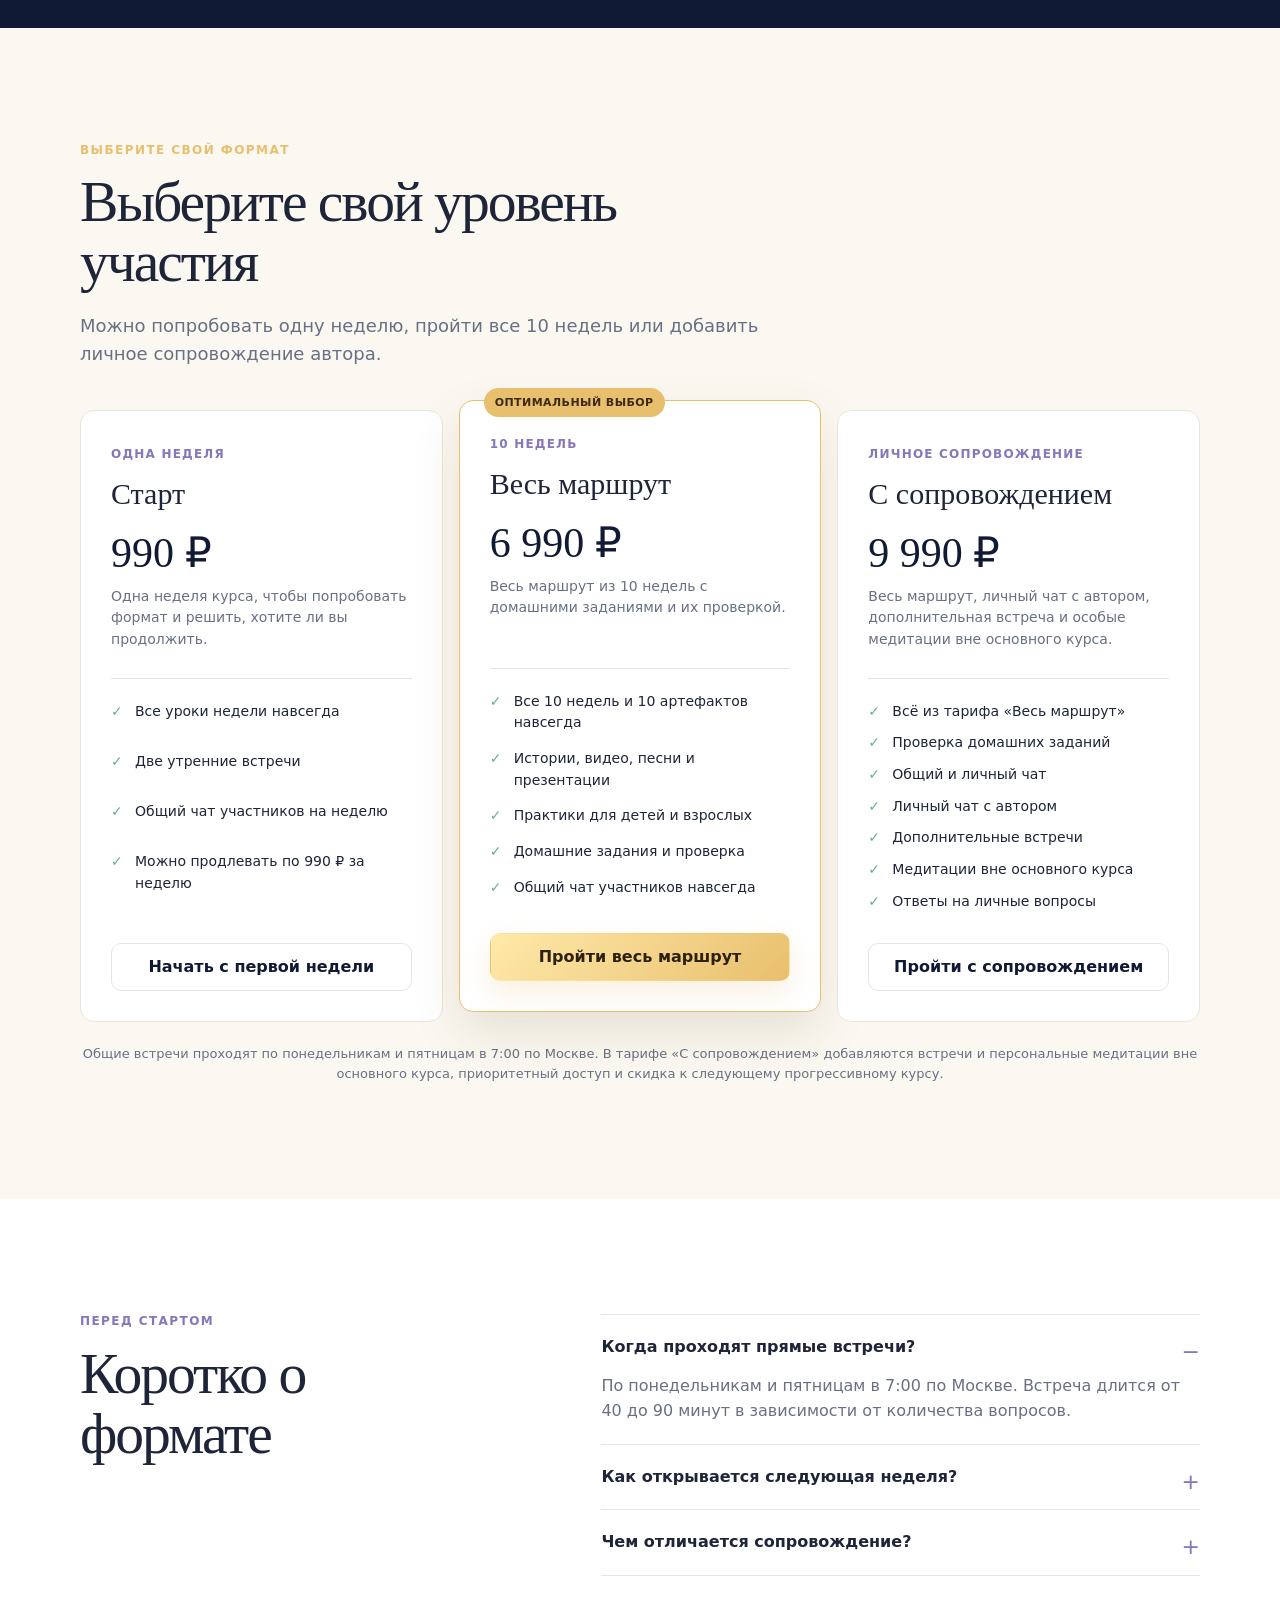
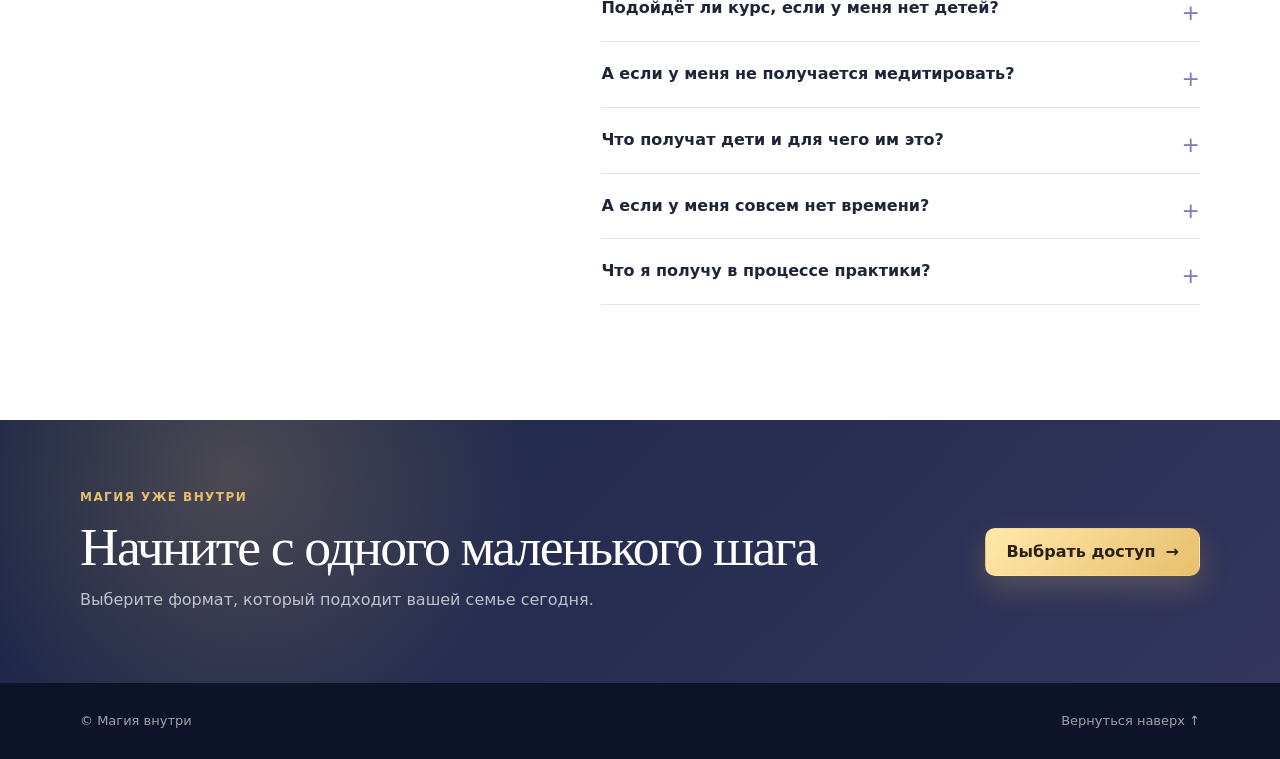
==== commit 2078a976: "Add files via upload" ====
--- a/index.html
+++ b/index.html
@@ -8,6 +8,10 @@
       name="description"
       content="10-недельная практика для детей и взрослых: медитации, живые встречи и практики для самостоятельного прохождения, занятий с ребёнком или всей семьёй."
     />
+    <meta name="theme-color" content="#11162f" />
+    <link rel="icon" href="assets/favicon.ico" sizes="any" />
+    <link rel="icon" type="image/png" sizes="32x32" href="assets/favicon-32.png" />
+    <link rel="apple-touch-icon" sizes="180x180" href="assets/apple-touch-icon.png" />
     <link rel="stylesheet" href="styles-lend2.css" />
   </head>
   <body>
@@ -178,26 +182,8 @@
           <div class="section-heading">
             <p class="eyebrow eyebrow-dark">10 недель · 10 артефактов</p>
             <h2 id="program-title">Каждую неделю — новый инструмент для жизни</h2>
-          </div>
-
-          <div class="course-music-card">
-            <div class="course-music-art" aria-hidden="true">
-              <span>♪</span>
-              <i></i><i></i><i></i><i></i><i></i>
-            </div>
-            <div class="course-music-copy">
-              <p class="eyebrow eyebrow-dark">Музыкальная презентация</p>
-              <h3>Ознакомьтесь с курсом за одну песню</h3>
-              <p>Включите звук и нажмите ▶ — музыка проведёт вас через все десять недель, от первой кисти до внутренней паузы.</p>
-              <audio class="course-music-player" controls preload="metadata" aria-label="Музыкальная презентация курса «Магия внутри»">
-                <source src="present.mp3" type="audio/mpeg" />
-                Ваш браузер не поддерживает воспроизведение аудио.
-              </audio>
-              <small>Включите звук для прослушивания</small>
-            </div>
-          </div>
-
-          <p class="program-section-intro">У вас будет время не только познакомиться с артефактом, но и проверить его в обычной жизни.</p>
+            <p>У вас будет время не только познакомиться с артефактом, но и проверить его в обычной жизни.</p>
+          </div>
 
           <div class="program-grid">
             <article><span>01</span><h3>Волшебная Кисть</h3><p>Выбрать состояние дня</p></article>
--- a/styles-lend2.css
+++ b/styles-lend2.css
@@ -191,96 +191,6 @@
 .program-grid h3 { font-size: 16px; }
 .program-grid p { font-size: 13px; }
 
-.course-music-card {
-  display: grid;
-  grid-template-columns: 132px minmax(0, 1fr);
-  align-items: center;
-  gap: 28px;
-  margin: 0 0 46px;
-  padding: clamp(24px, 4vw, 38px);
-  color: white;
-  border: 1px solid rgba(135, 118, 186, .26);
-  border-radius: var(--radius);
-  background:
-    radial-gradient(circle at 16% 18%, rgba(232, 191, 109, .18), transparent 30%),
-    linear-gradient(120deg, #171e42, #2d315e);
-  box-shadow: 0 18px 42px rgba(20, 27, 51, .12);
-}
-.course-music-art {
-  position: relative;
-  display: grid;
-  place-items: center;
-  width: 132px;
-  height: 132px;
-  overflow: hidden;
-  border: 1px solid rgba(232, 191, 109, .42);
-  border-radius: 50%;
-  background: rgba(255, 255, 255, .06);
-}
-.course-music-art::before,
-.course-music-art::after {
-  position: absolute;
-  content: "";
-  border: 1px solid rgba(232, 191, 109, .22);
-  border-radius: 50%;
-}
-.course-music-art::before { inset: 16px; }
-.course-music-art::after { inset: 33px; }
-.course-music-art span {
-  position: relative;
-  z-index: 1;
-  color: var(--gold);
-  font-size: 34px;
-  line-height: 1;
-  text-shadow: 0 0 22px rgba(232, 191, 109, .7);
-}
-.course-music-art i {
-  position: absolute;
-  bottom: 25px;
-  width: 3px;
-  border-radius: 999px;
-  background: var(--gold);
-  opacity: .72;
-}
-.course-music-art i:nth-of-type(1) { left: 28px; height: 15px; }
-.course-music-art i:nth-of-type(2) { left: 39px; height: 28px; }
-.course-music-art i:nth-of-type(3) { left: 50px; height: 20px; }
-.course-music-art i:nth-of-type(4) { left: 61px; height: 36px; }
-.course-music-art i:nth-of-type(5) { left: 72px; height: 24px; }
-.course-music-copy { min-width: 0; }
-.course-music-copy .eyebrow { color: var(--gold); }
-.course-music-copy h3 {
-  margin-top: 8px;
-  color: white;
-  font-family: Georgia, "Times New Roman", serif;
-  font-size: clamp(28px, 3vw, 40px);
-  font-weight: 500;
-}
-.course-music-copy > p:not(.eyebrow) {
-  max-width: 650px;
-  margin-top: 12px;
-  color: rgba(255, 255, 255, .74);
-}
-.course-music-player {
-  display: block;
-  width: min(100%, 620px);
-  height: 42px;
-  margin-top: 22px;
-  accent-color: var(--gold);
-}
-.course-music-copy small {
-  display: block;
-  margin-top: 8px;
-  color: rgba(255, 255, 255, .58);
-  font-size: 12px;
-}
-.program-section-intro {
-  max-width: 680px;
-  margin: -18px 0 42px;
-  color: var(--muted);
-  font-size: 18px;
-}
-
 .results-section { color: white; background: radial-gradient(circle at 75% 15%, rgba(232, 191, 109, .16), transparent 24%), var(--navy); }
 .light-heading h2 { color: white; }
 .light-heading > p:last-child { color: rgba(255, 255, 255, .68); }
@@ -325,11 +235,6 @@
   .program-grid { grid-template-columns: repeat(3, 1fr); }
   .pricing-grid { grid-template-columns: 1fr; max-width: 560px; }
   .price-card-featured { transform: none; order: -1; }
-  .course-music-card { grid-template-columns: 96px minmax(0, 1fr); gap: 22px; }
-  .course-music-art { width: 96px; height: 96px; }
-  .course-music-art::before { inset: 12px; }
-  .course-music-art::after { inset: 25px; }
-  .course-music-art span { font-size: 28px; }
 }
 
 @media (max-width: 700px) {
@@ -344,8 +249,6 @@
   .program-grid { grid-template-columns: repeat(2, 1fr); }
   .day-list { grid-template-columns: 1fr; }
   .final-cta-inner { align-items: flex-start; flex-direction: column; }
-  .course-music-card { grid-template-columns: 1fr; }
-  .course-music-art { width: 104px; height: 104px; }
 }
 
 @media (max-width: 430px) {
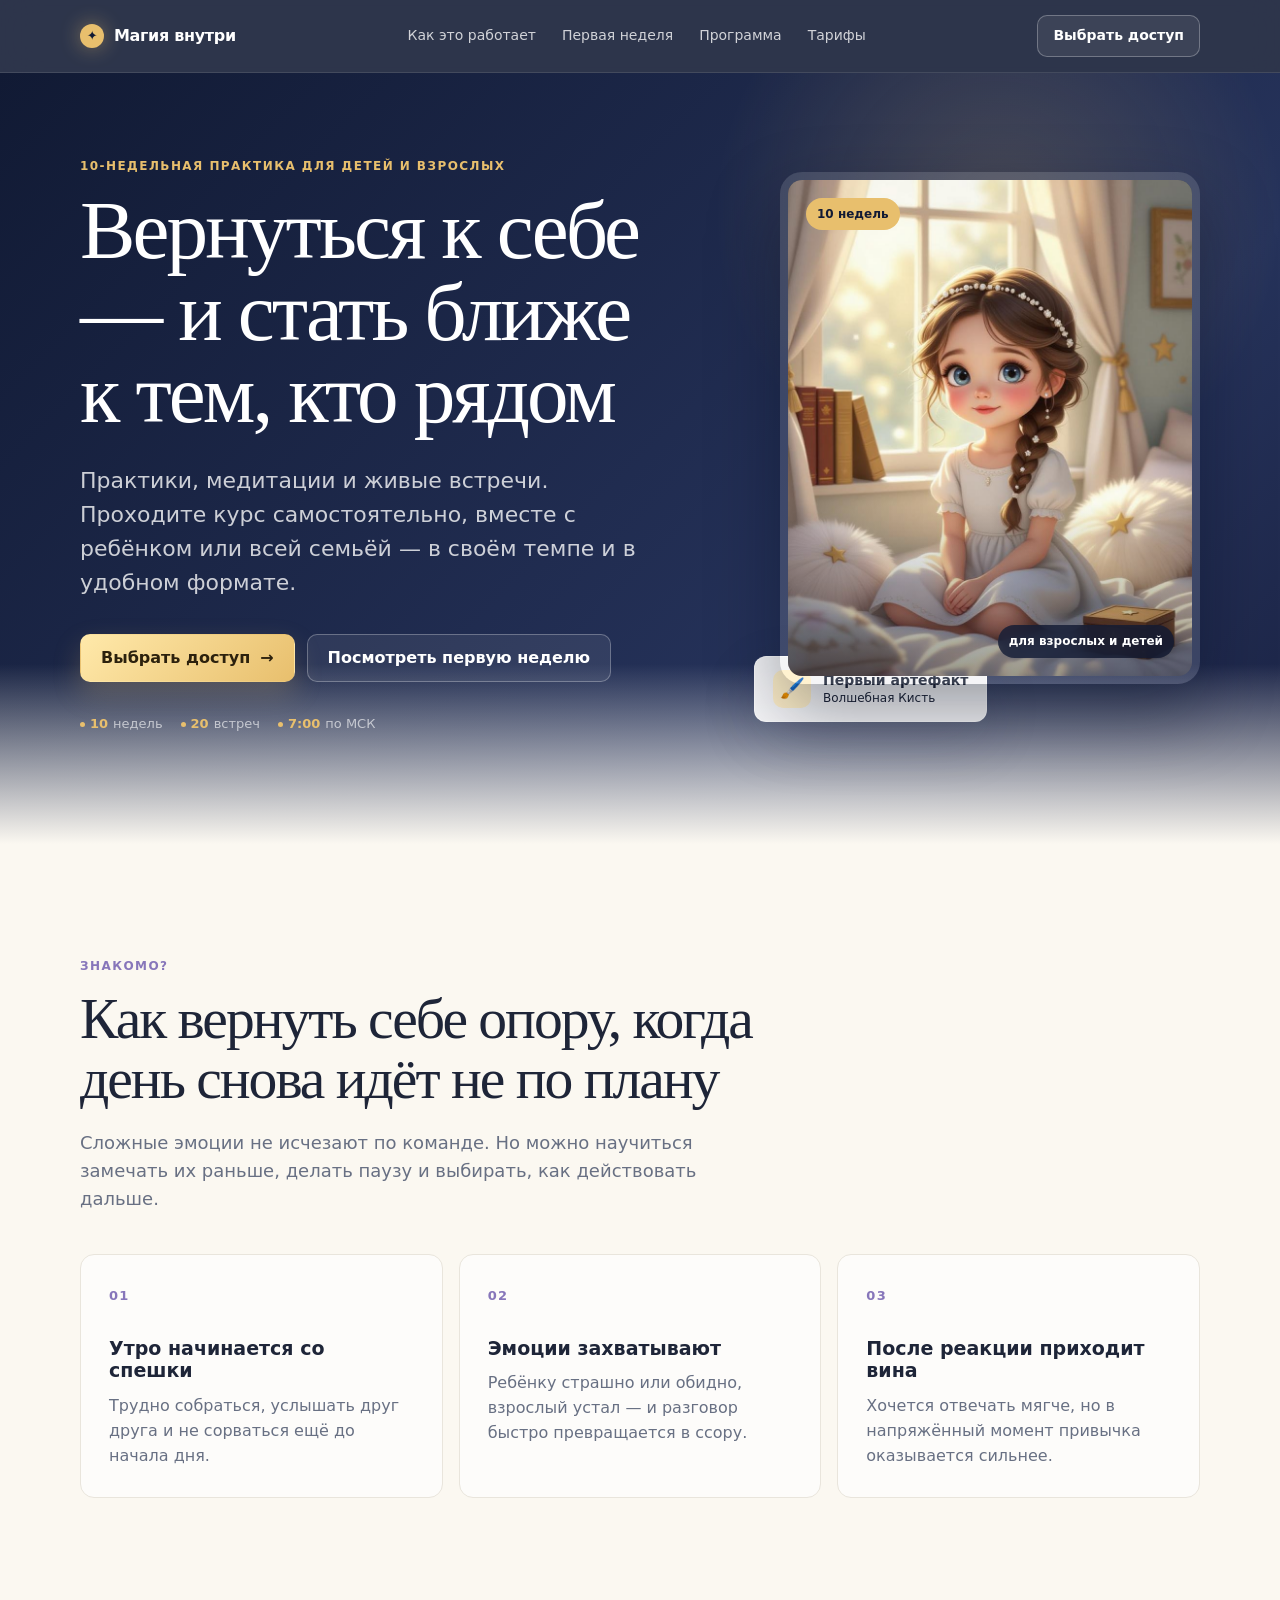
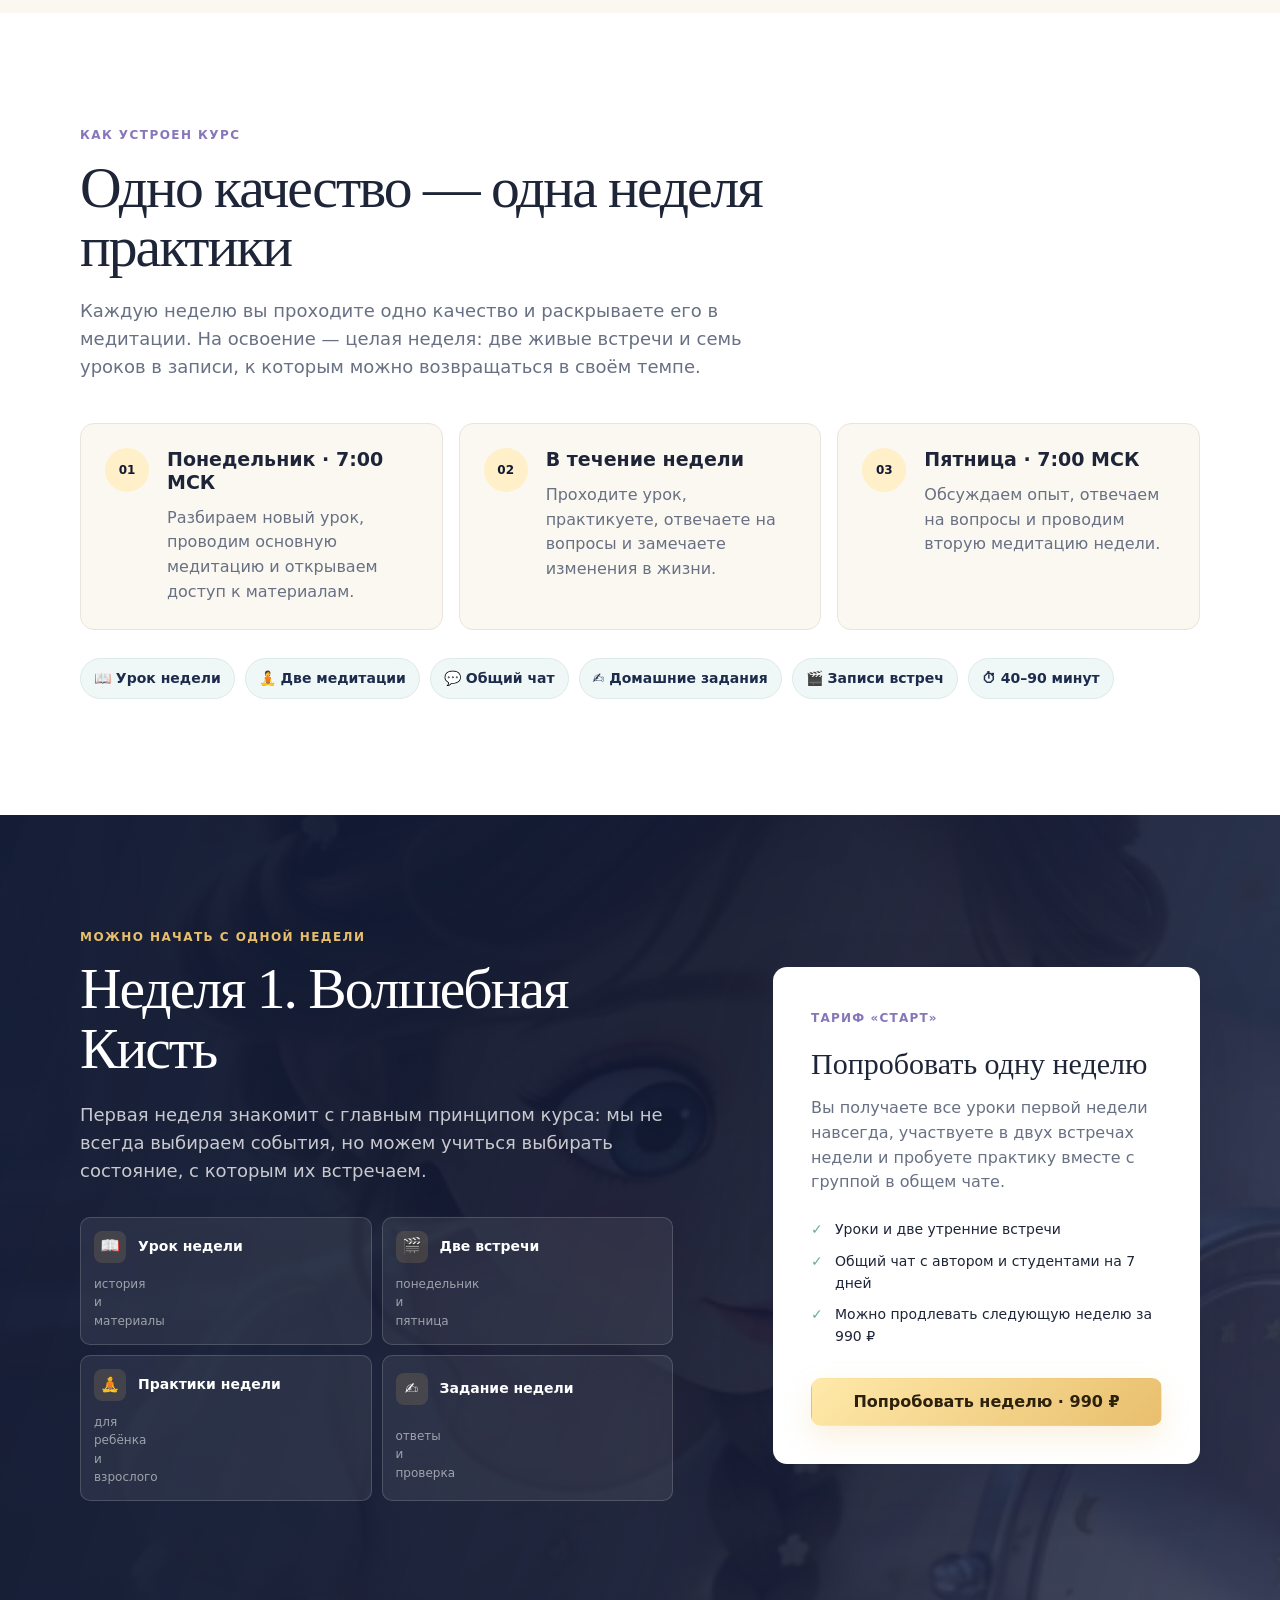
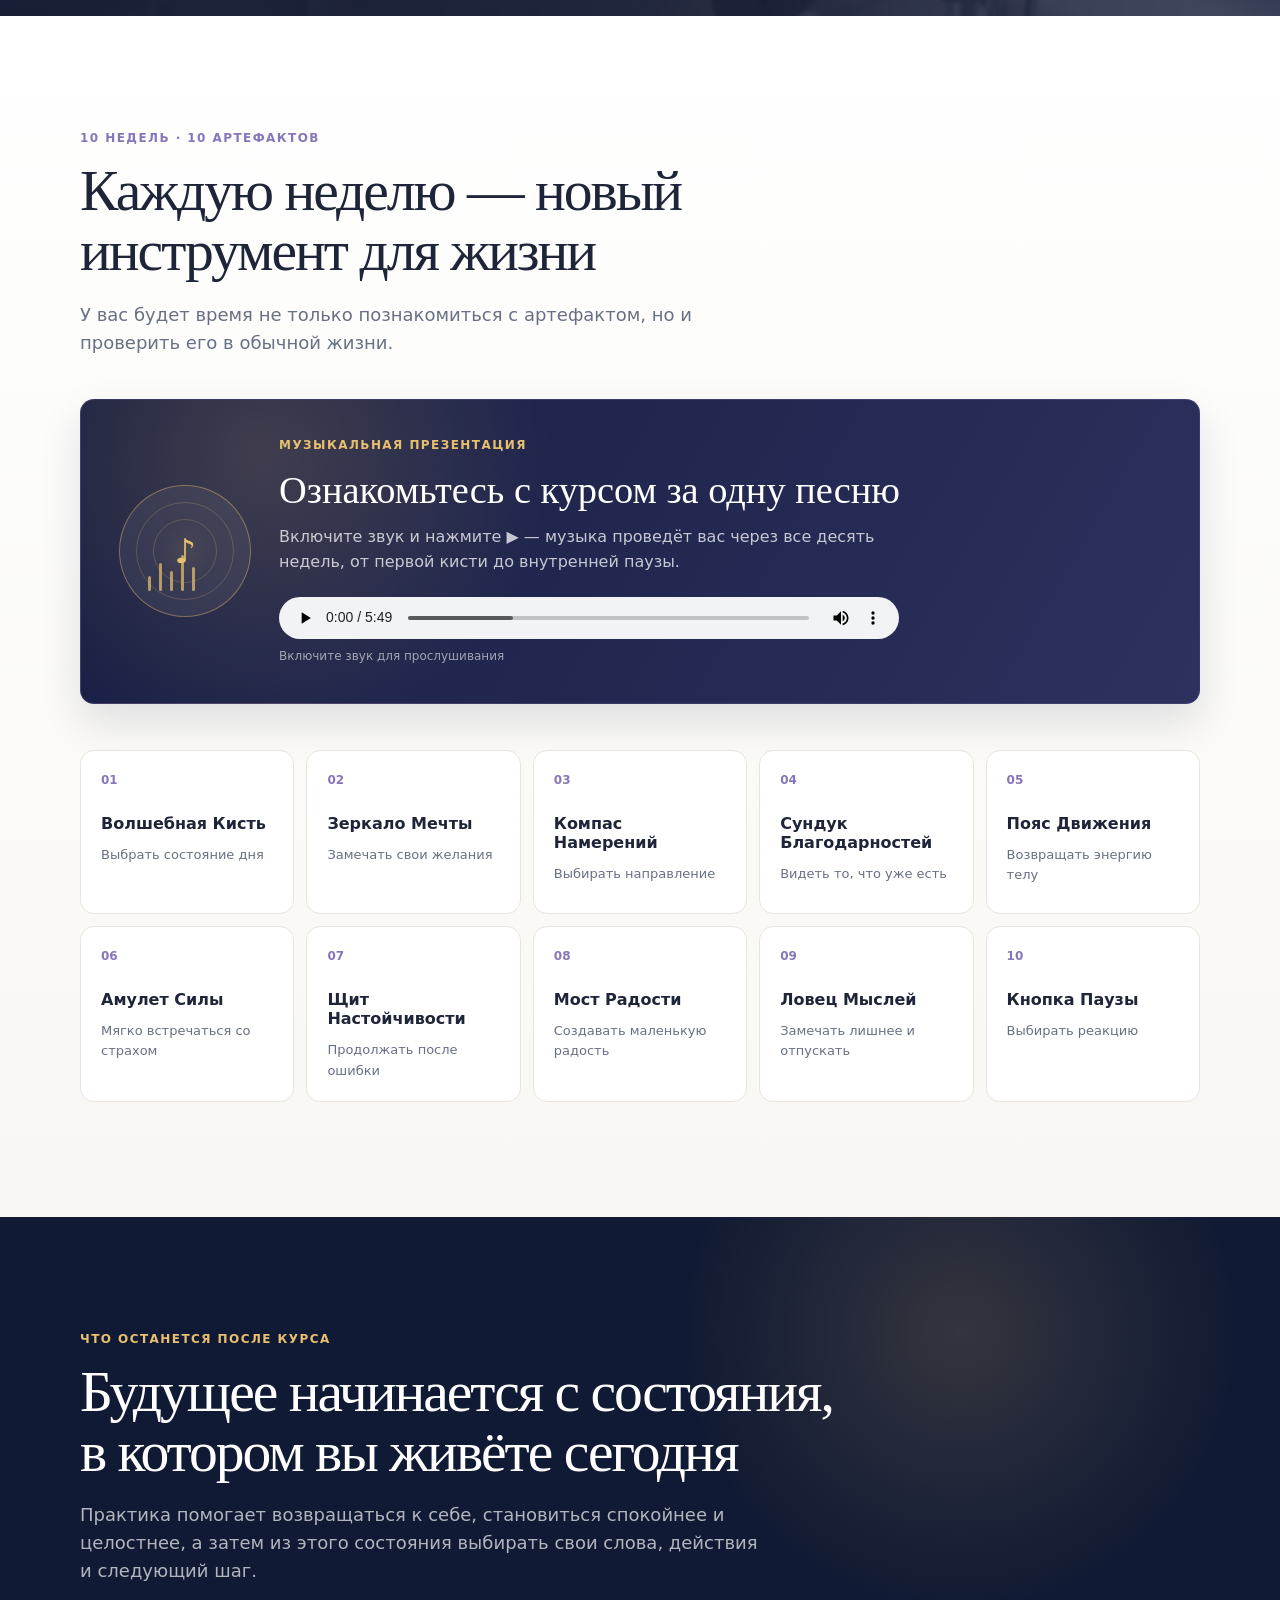
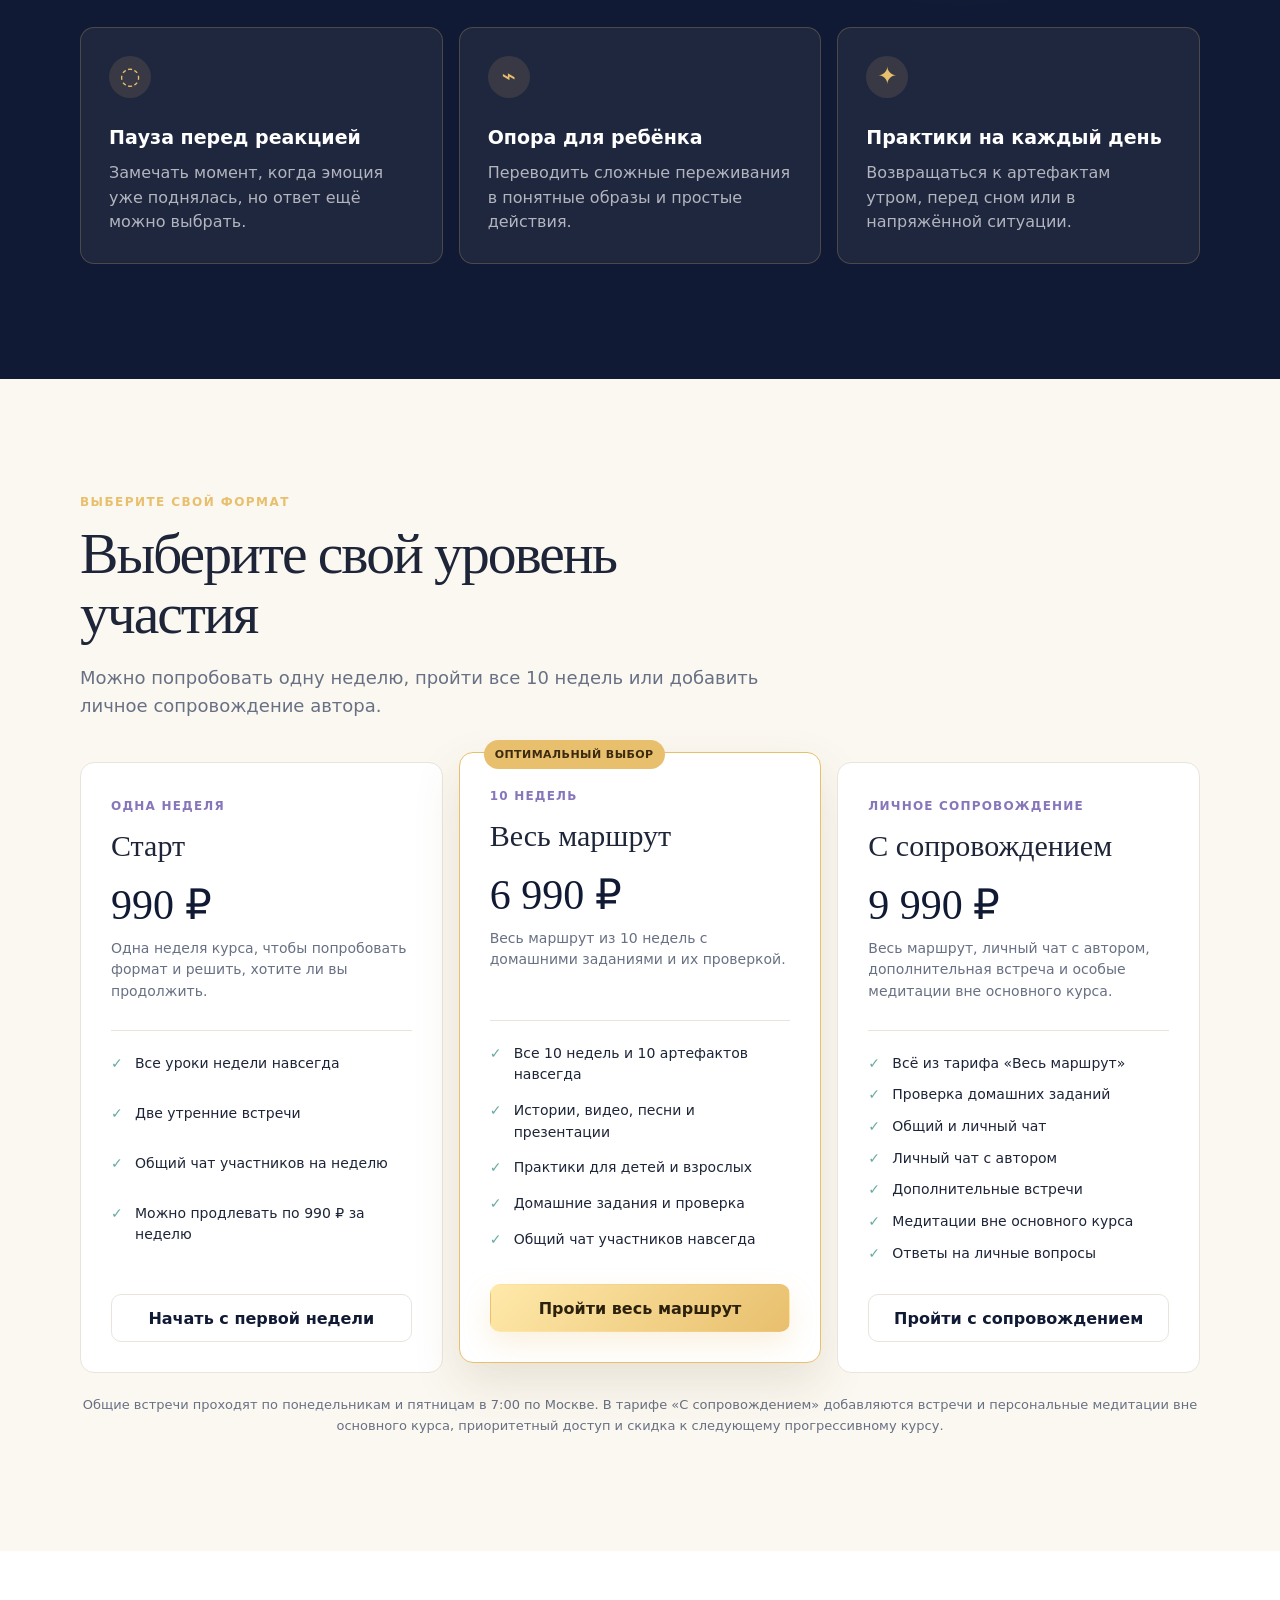
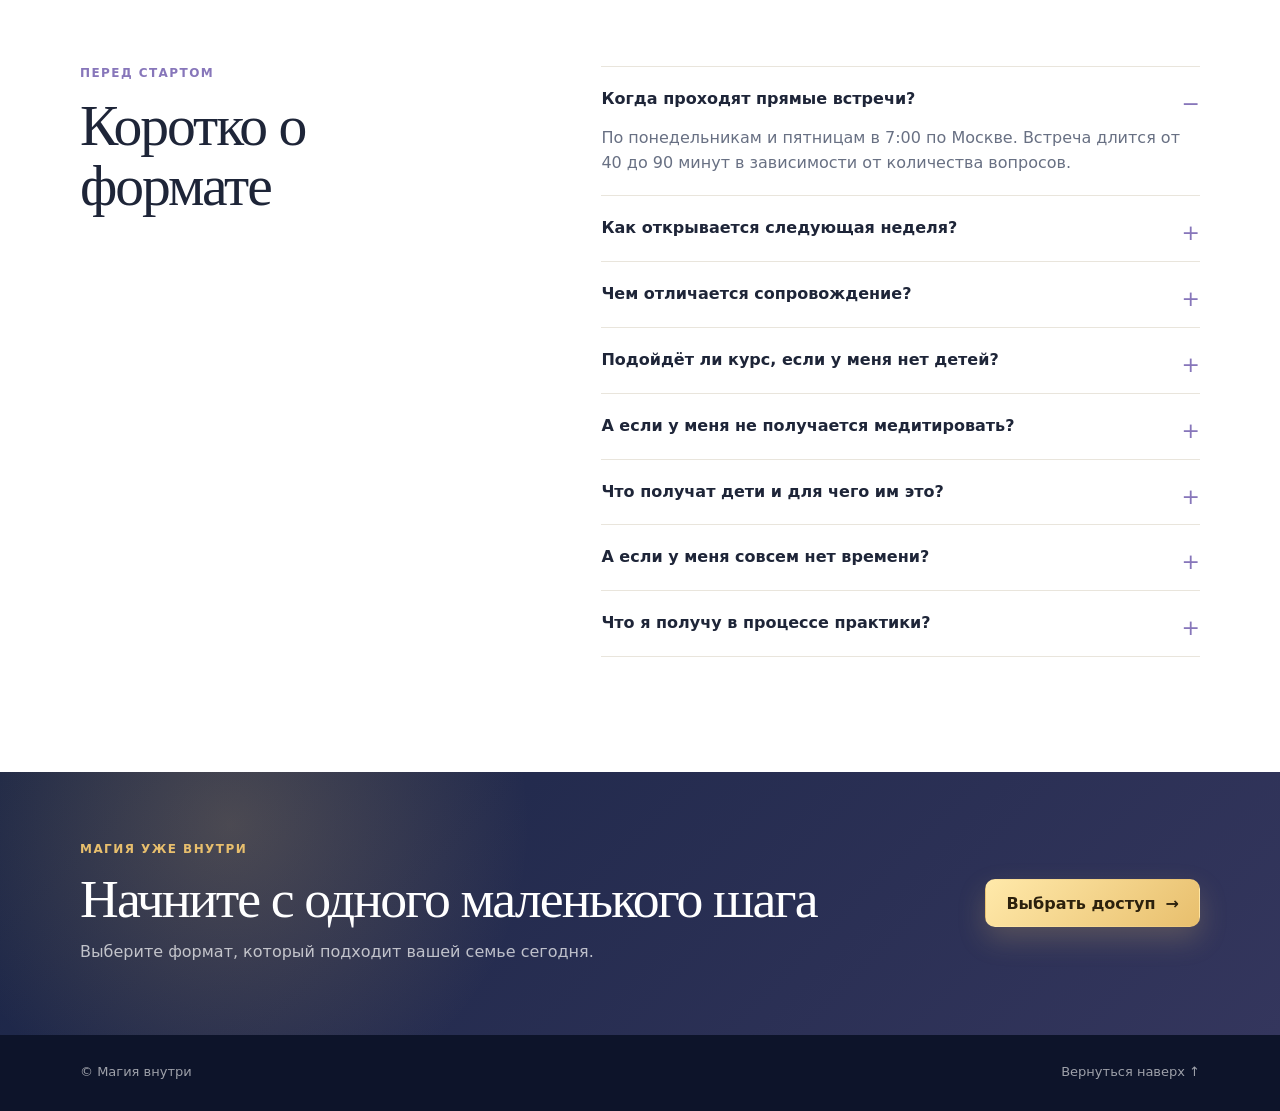
==== commit cccab278: "Add files via upload" ====
--- a/index.html
+++ b/index.html
@@ -185,6 +185,23 @@
             <p>У вас будет время не только познакомиться с артефактом, но и проверить его в обычной жизни.</p>
           </div>
 
+          <div class="course-music-card">
+            <div class="course-music-art" aria-hidden="true">
+              <span>♪</span>
+              <i></i><i></i><i></i><i></i><i></i>
+            </div>
+            <div class="course-music-copy">
+              <p class="eyebrow eyebrow-dark">Музыкальная презентация</p>
+              <h3>Ознакомьтесь с курсом за одну песню</h3>
+              <p>Включите звук и нажмите ▶ — музыка проведёт вас через все десять недель, от первой кисти до внутренней паузы.</p>
+              <audio class="course-music-player" controls preload="metadata" aria-label="Музыкальная презентация курса «Магия внутри»">
+                <source src="present.mp3" type="audio/mpeg" />
+                Ваш браузер не поддерживает воспроизведение аудио.
+              </audio>
+              <small>Включите звук для прослушивания</small>
+            </div>
+          </div>
+
           <div class="program-grid">
             <article><span>01</span><h3>Волшебная Кисть</h3><p>Выбрать состояние дня</p></article>
             <article><span>02</span><h3>Зеркало Мечты</h3><p>Замечать свои желания</p></article>
--- a/styles-lend2.css
+++ b/styles-lend2.css
@@ -191,6 +191,90 @@
 .program-grid h3 { font-size: 16px; }
 .program-grid p { font-size: 13px; }
 
+.course-music-card {
+  display: grid;
+  grid-template-columns: 132px minmax(0, 1fr);
+  align-items: center;
+  gap: 28px;
+  margin: 0 0 46px;
+  padding: clamp(24px, 4vw, 38px);
+  color: white;
+  border: 1px solid rgba(135, 118, 186, .26);
+  border-radius: var(--radius);
+  background:
+    radial-gradient(circle at 16% 18%, rgba(232, 191, 109, .18), transparent 30%),
+    linear-gradient(120deg, #171e42, #2d315e);
+  box-shadow: 0 18px 42px rgba(20, 27, 51, .12);
+}
+.course-music-art {
+  position: relative;
+  display: grid;
+  place-items: center;
+  width: 132px;
+  height: 132px;
+  overflow: hidden;
+  border: 1px solid rgba(232, 191, 109, .42);
+  border-radius: 50%;
+  background: rgba(255, 255, 255, .06);
+}
+.course-music-art::before,
+.course-music-art::after {
+  position: absolute;
+  content: "";
+  border: 1px solid rgba(232, 191, 109, .22);
+  border-radius: 50%;
+}
+.course-music-art::before { inset: 16px; }
+.course-music-art::after { inset: 33px; }
+.course-music-art span {
+  position: relative;
+  z-index: 1;
+  color: var(--gold);
+  font-size: 34px;
+  line-height: 1;
+  text-shadow: 0 0 22px rgba(232, 191, 109, .7);
+}
+.course-music-art i {
+  position: absolute;
+  bottom: 25px;
+  width: 3px;
+  border-radius: 999px;
+  background: var(--gold);
+  opacity: .72;
+}
+.course-music-art i:nth-of-type(1) { left: 28px; height: 15px; }
+.course-music-art i:nth-of-type(2) { left: 39px; height: 28px; }
+.course-music-art i:nth-of-type(3) { left: 50px; height: 20px; }
+.course-music-art i:nth-of-type(4) { left: 61px; height: 36px; }
+.course-music-art i:nth-of-type(5) { left: 72px; height: 24px; }
+.course-music-copy { min-width: 0; }
+.course-music-copy .eyebrow { color: var(--gold); }
+.course-music-copy h3 {
+  margin-top: 8px;
+  color: white;
+  font-family: Georgia, "Times New Roman", serif;
+  font-size: clamp(28px, 3vw, 40px);
+  font-weight: 500;
+}
+.course-music-copy > p:not(.eyebrow) {
+  max-width: 650px;
+  margin-top: 12px;
+  color: rgba(255, 255, 255, .74);
+}
+.course-music-player {
+  display: block;
+  width: min(100%, 620px);
+  height: 42px;
+  margin-top: 22px;
+  accent-color: var(--gold);
+}
+.course-music-copy small {
+  display: block;
+  margin-top: 8px;
+  color: rgba(255, 255, 255, .58);
+  font-size: 12px;
+}
+
 .results-section { color: white; background: radial-gradient(circle at 75% 15%, rgba(232, 191, 109, .16), transparent 24%), var(--navy); }
 .light-heading h2 { color: white; }
 .light-heading > p:last-child { color: rgba(255, 255, 255, .68); }
@@ -235,6 +319,11 @@
   .program-grid { grid-template-columns: repeat(3, 1fr); }
   .pricing-grid { grid-template-columns: 1fr; max-width: 560px; }
   .price-card-featured { transform: none; order: -1; }
+  .course-music-card { grid-template-columns: 96px minmax(0, 1fr); gap: 22px; }
+  .course-music-art { width: 96px; height: 96px; }
+  .course-music-art::before { inset: 12px; }
+  .course-music-art::after { inset: 25px; }
+  .course-music-art span { font-size: 28px; }
 }
 
 @media (max-width: 700px) {
@@ -249,6 +338,8 @@
   .program-grid { grid-template-columns: repeat(2, 1fr); }
   .day-list { grid-template-columns: 1fr; }
   .final-cta-inner { align-items: flex-start; flex-direction: column; }
+  .course-music-card { grid-template-columns: 1fr; }
+  .course-music-art { width: 104px; height: 104px; }
 }
 
 @media (max-width: 430px) {
